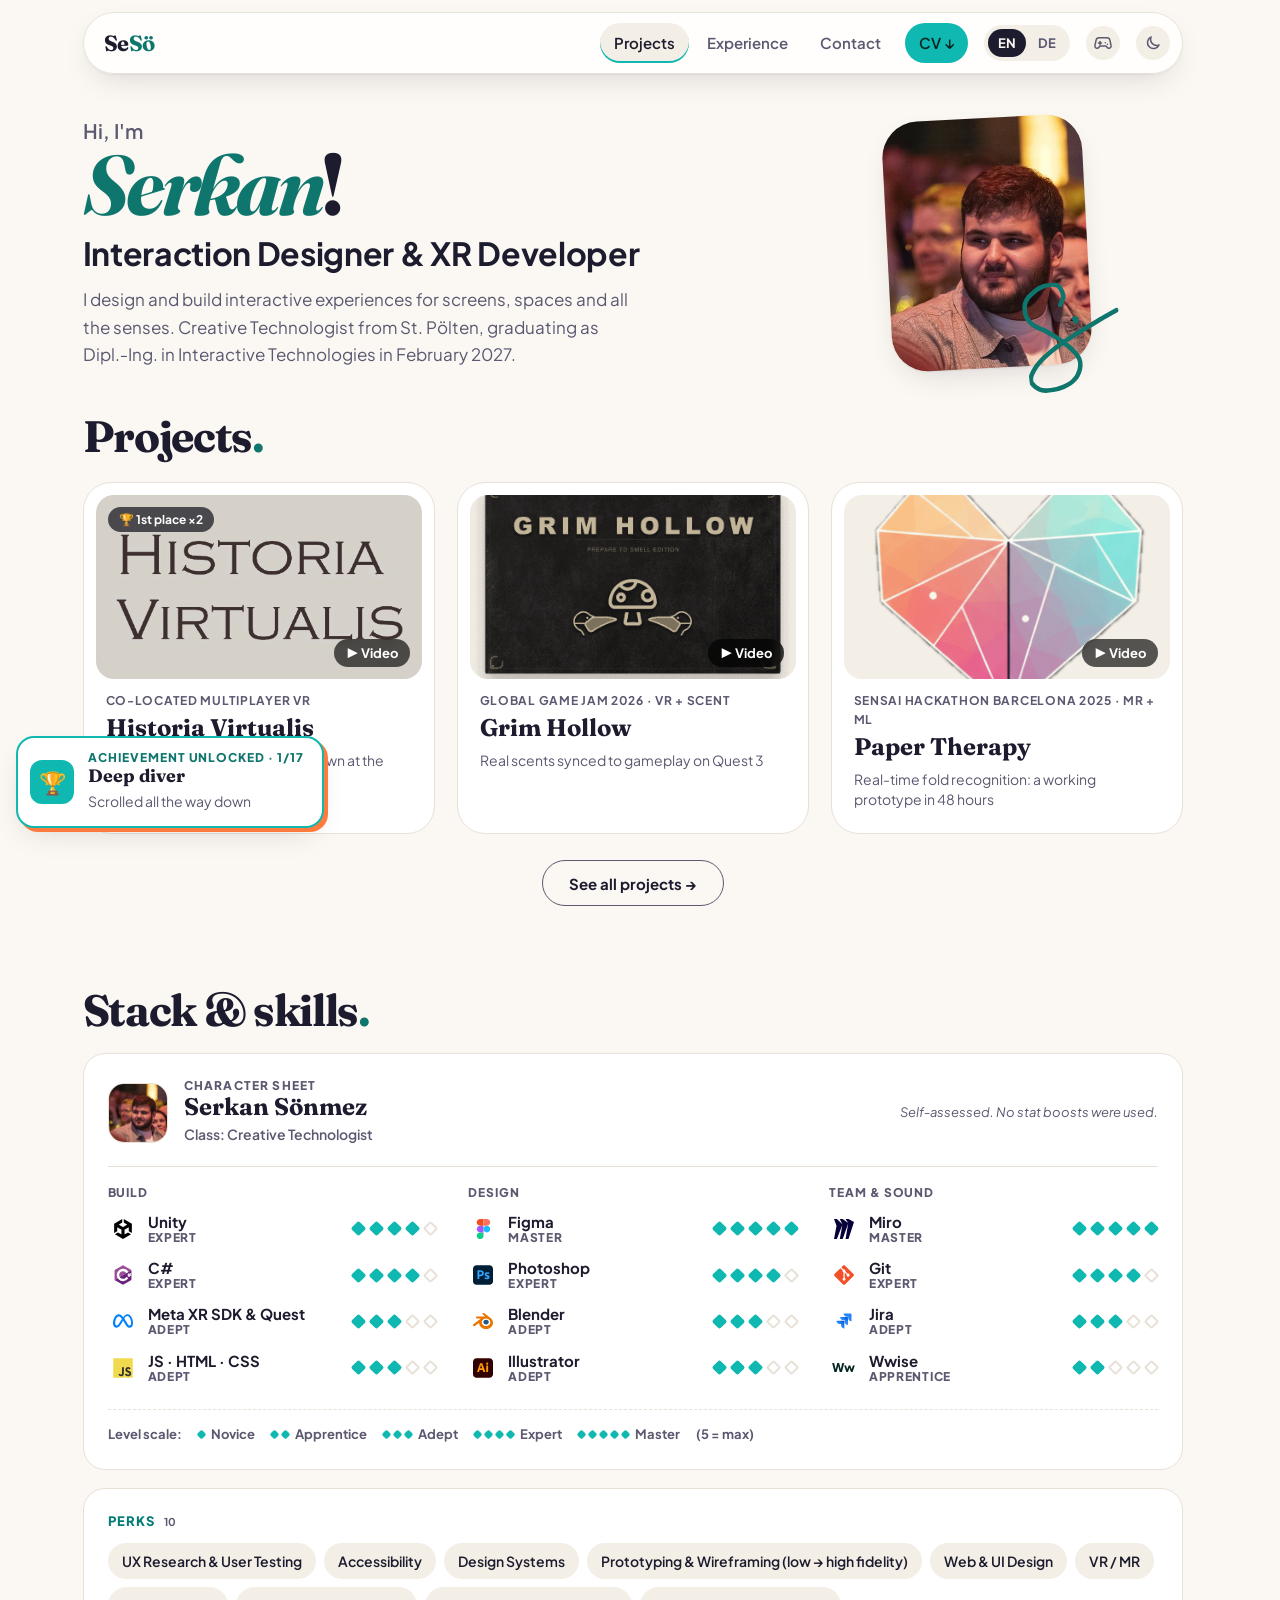
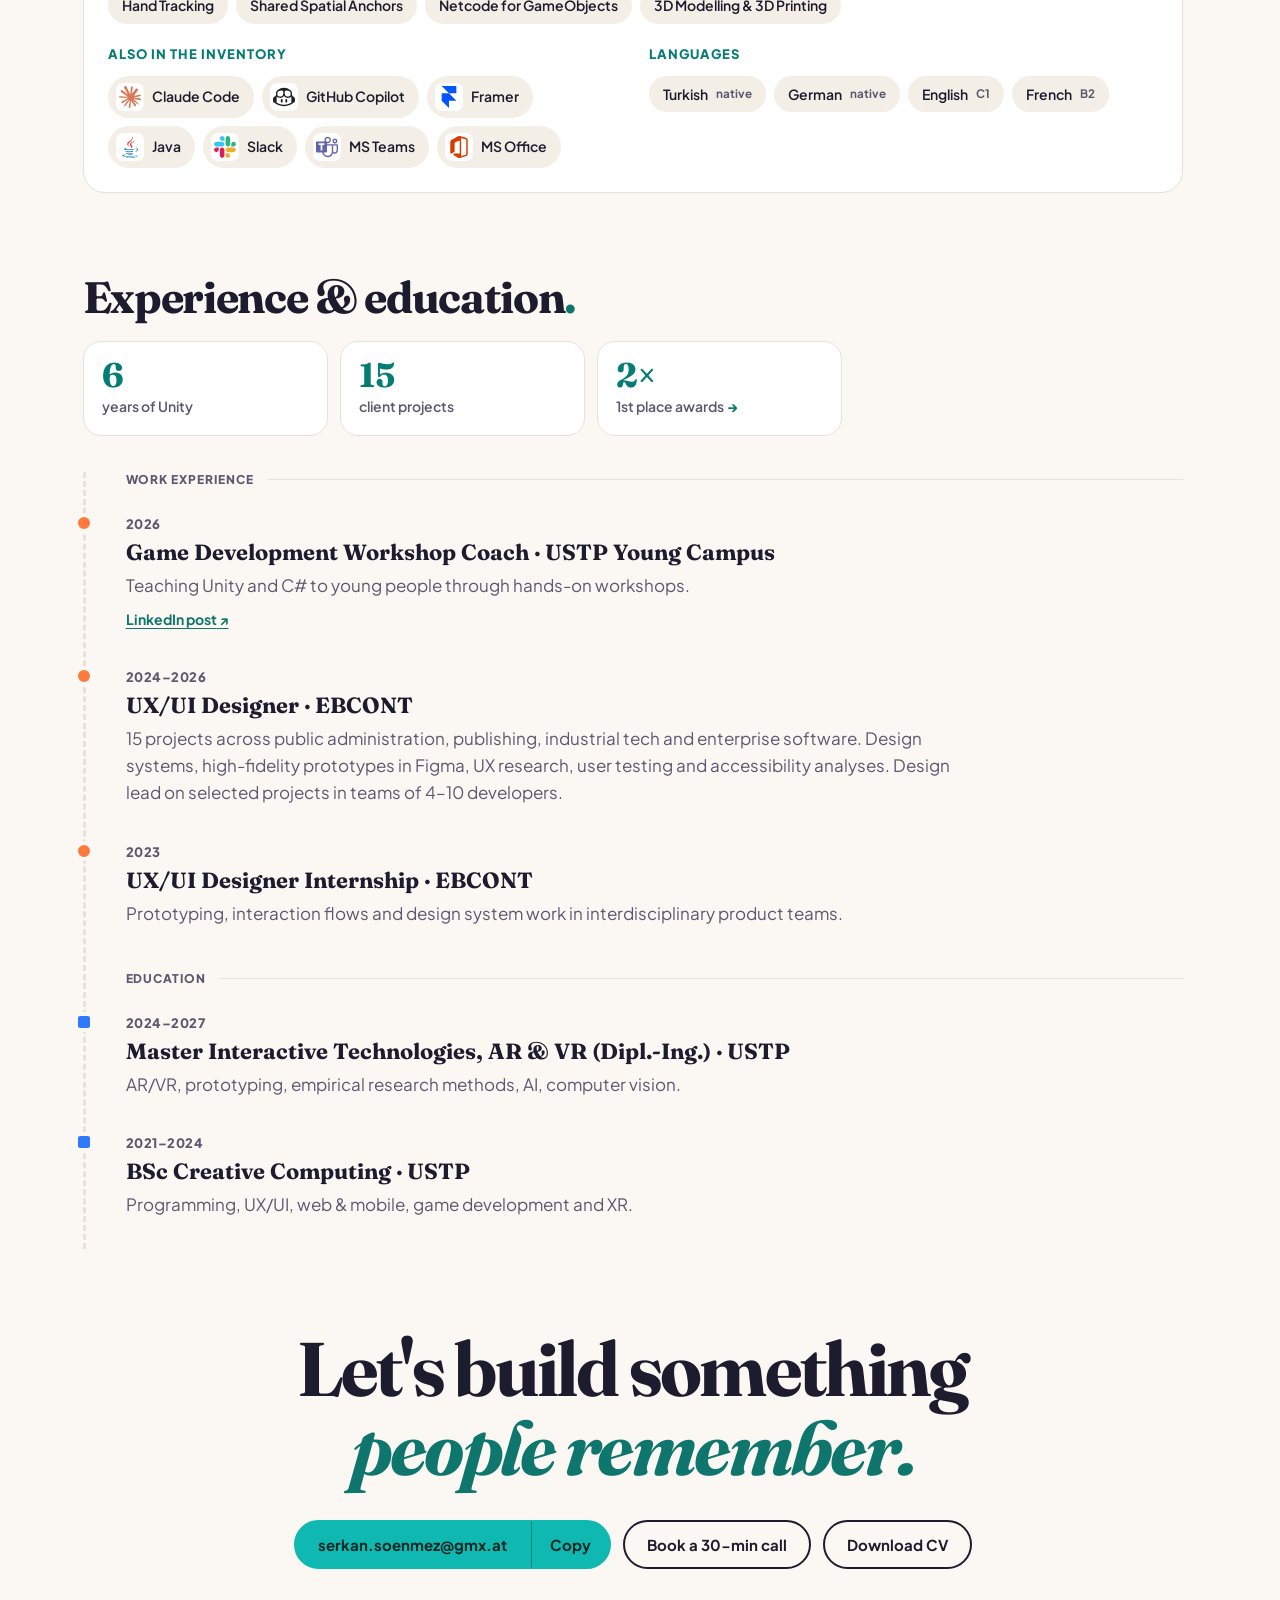
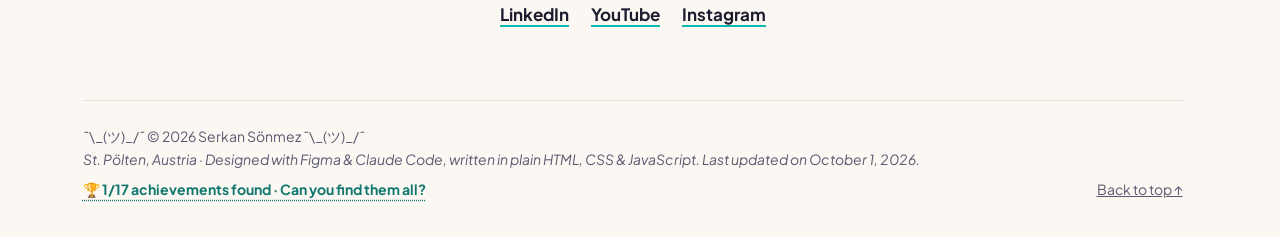
==== index.html @ e69ab4df "Puzzle Round groups: a clear 'One away!' toast, tiles stay selected and shake after a miss, same gue" ====
<!doctype html>
<html lang="en">
<head>
  <meta charset="utf-8">
  <meta name="viewport" content="width=device-width, initial-scale=1">
  <meta name="color-scheme" content="light dark">
  <meta name="theme-color" content="#fbf8f3" media="(prefers-color-scheme: light)">
  <meta name="theme-color" content="#15141f" media="(prefers-color-scheme: dark)">
  <link rel="canonical" href="https://crysker.github.io/">
  <title>Serkan Sönmez · Interaction Designer & XR Developer</title>
  <meta name="description" content="Portfolio of Serkan Sönmez, Interaction & UX/UI Designer and XR Developer from St. Pölten, Austria.">
  <meta property="og:type" content="website">
  <meta property="og:locale" content="en_US">
  <meta property="og:locale:alternate" content="de_AT">
  <meta property="og:url" content="https://crysker.github.io/">
  <meta property="og:title" content="Serkan Sönmez · Interaction Designer & XR Developer">
  <meta property="og:description" content="Interaction & UX/UI Designer and XR / Unity Developer from St. Pölten, Austria. Available now for XR, UX/UI and Unity/C# roles.">
  <!-- link preview (Discord, LinkedIn, WhatsApp…); bump ?v= after changing the image, previews are cached -->
  <meta property="og:image" content="https://crysker.github.io/assets/og-image.jpg?v=2">
  <meta property="og:image:width" content="1200">
  <meta property="og:image:height" content="630">
  <meta property="og:image:alt" content="Serkan Sönmez, Interaction Designer and XR Developer, available now">
  <meta name="twitter:card" content="summary_large_image">
  <meta name="twitter:image" content="https://crysker.github.io/assets/og-image.jpg?v=2">
  <!-- bump ?v= after changing the icon – browsers cache favicons very aggressively -->
  <script type="application/ld+json">
  {"@context":"https://schema.org","@type":"Person","name":"Serkan Sönmez","url":"https://crysker.github.io/","jobTitle":"Interaction Designer & XR Developer","image":"https://crysker.github.io/assets/img/portrait.jpg","address":{"@type":"PostalAddress","addressLocality":"St. Pölten","addressCountry":"AT"},"sameAs":["https://www.linkedin.com/in/serkan-soenmez57","https://www.youtube.com/@crysker5361","https://www.instagram.com/serkan_s57/"]}
  </script>
  <link rel="icon" type="image/svg+xml" href="assets/favicon.svg?v=2">
  <link rel="preconnect" href="https://fonts.googleapis.com">
  <link rel="preconnect" href="https://fonts.gstatic.com" crossorigin>
  <link href="https://fonts.googleapis.com/css2?family=Fraunces:ital,opsz,wght@0,9..144,500;0,9..144,700;1,9..144,600;1,9..144,700&family=Plus+Jakarta+Sans:wght@400;500;600;700&display=swap" rel="stylesheet">
  <script>try { var th = localStorage.getItem("theme"); if (th === "light" || th === "dark") document.documentElement.dataset.theme = th; } catch (e) {}</script>
  <link rel="stylesheet" href="styles.css?v=180">
</head>
<body>
  <a class="skip" href="#main" data-i18n="skip">Skip to content</a>

  <header class="nav" id="top">
    <a class="nav__logo" href="#top" aria-label="Serkan Sönmez, home">Se<span>Sö</span></a>
    <button class="nav__menu" id="menuToggle" type="button" aria-expanded="false" aria-controls="navLinks">
      <span class="nav__burger" aria-hidden="true"></span><span class="sr-only" data-i18n="nav.menu">Menu</span>
    </button>
    <nav aria-label="Main">
      <ul class="nav__links" id="navLinks">
        <li><a href="#projects" data-i18n="nav.projects">Projects</a></li>
        <li><a href="#experience" data-i18n="nav.experience">Experience</a></li>
        <li><a href="#contact" data-i18n="nav.contact">Contact</a></li>
        <li class="nav__extra"><a class="nav__extra-link" href="play.html"><span class="nav__extra-icon"><svg viewBox="0 0 24 24" aria-hidden="true"><path d="M6 12h4M8 10v4M15 11.5h.01M18 13.5h.01M17.3 5H6.7a4 4 0 0 0-3.9 3.2l-1.5 7A3 3 0 0 0 4.2 19c1 0 1.8-.5 2.4-1.3L8 16h8l1.4 1.7c.6.8 1.4 1.3 2.4 1.3a3 3 0 0 0 2.9-3.8l-1.5-7A4 4 0 0 0 17.3 5z"/></svg></span> <span data-i18n="nav.play">Playground</span></a></li>
        <li class="nav__extra"><button type="button" class="nav__extra-link" id="themeToggleMenu"><span class="nav__extra-icon"><svg class="theme-btn__moon" viewBox="0 0 24 24" aria-hidden="true"><path d="M20 14.5A8 8 0 0 1 9.5 4 8 8 0 1 0 20 14.5z"/></svg><svg class="theme-btn__sun" viewBox="0 0 24 24" aria-hidden="true"><circle cx="12" cy="12" r="4"/><path d="M12 2v2M12 20v2M2 12h2M20 12h2M4.9 4.9l1.4 1.4M17.7 17.7l1.4 1.4M4.9 19.1l1.4-1.4M17.7 6.3l1.4-1.4"/></svg></span> <span id="themeLabel"></span></button></li>
        <li class="js-cv-item" hidden><a class="nav__cv js-cv" href="#" target="_blank" rel="noopener" data-i18n="nav.cv">CV ↓</a></li>
      </ul>
    </nav>
    <button class="lang" id="langToggle" type="button" aria-label="Switch language">
      <span data-lang="en">EN</span><span data-lang="de">DE</span>
    </button>
    <a class="theme-btn play-btn" id="playLink" href="play.html" aria-label="Playground" title="Playground"><svg viewBox="0 0 24 24" aria-hidden="true"><path d="M6 12h4M8 10v4M15 11.5h.01M18 13.5h.01M17.3 5H6.7a4 4 0 0 0-3.9 3.2l-1.5 7A3 3 0 0 0 4.2 19c1 0 1.8-.5 2.4-1.3L8 16h8l1.4 1.7c.6.8 1.4 1.3 2.4 1.3a3 3 0 0 0 2.9-3.8l-1.5-7A4 4 0 0 0 17.3 5z"/></svg></a>
    <button class="theme-btn" id="themeToggle" type="button" aria-label="Switch to dark mode">
      <svg class="theme-btn__moon" viewBox="0 0 24 24" aria-hidden="true"><path d="M20 14.5A8 8 0 0 1 9.5 4 8 8 0 1 0 20 14.5z"/></svg>
      <svg class="theme-btn__sun" viewBox="0 0 24 24" aria-hidden="true"><circle cx="12" cy="12" r="4"/><path d="M12 2v2M12 20v2M2 12h2M20 12h2M4.9 4.9l1.4 1.4M17.7 17.7l1.4 1.4M4.9 19.1l1.4-1.4M17.7 6.3l1.4-1.4"/></svg>
    </button>
  </header>

  <main id="main">
    <!-- HERO -->
    <section class="hero">

      <p class="hero__hello" data-i18n="hero.hello">Hi, I'm</p>
      <h1 class="hero__name"><em>Serkan</em>!</h1>
      <p class="hero__title" data-i18n="hero.title">Interaction Designer &amp; XR Developer</p>
      <div class="hero__portrait">
        <span class="hero__photo"><img src="assets/img/portrait.jpg?v=2" alt="Portrait of Serkan Sönmez" width="260" height="325" fetchpriority="high" decoding="async"></span>
        <!-- the signature: signs itself when you hover the photo (tap on touch screens) -->
        <svg class="hero__sig" viewBox="0 0 67 76" aria-hidden="true" fill="none"><path pathLength="1" d="M26.9211 15.6547C27.2235 15.1789 27.831 14.398 28.2664 13.4856C28.6792 12.6204 29.3092 11.9656 29.5276 11.0525C30.0516 8.86113 28.7122 4.63177 27.0352 2.64644C26.1934 1.64991 24.6268 1.40415 23.3839 1.1858C22.2354 0.984051 20.3303 0.924435 18.693 1.11866C16.2154 1.41258 15.0639 2.26971 14.0849 2.55258C12.5452 2.99749 10.0348 4.6083 8.43594 5.78803C7.65109 6.36715 6.63507 7.132 5.45991 8.09076C4.48188 8.88869 3.89498 9.95812 3.24255 11.0648C1.74611 13.6033 1.76236 17.8056 2.00026 19.9297C2.20806 21.7851 3.54042 24.0783 4.12832 25.0586C4.72152 26.0477 5.49576 26.7741 6.34307 27.6227C7.23829 28.5193 8.18892 29.1231 9.18744 29.7514C11.2934 31.0766 12.6184 31.5555 14.182 32.5736C16.9376 34.3677 17.791 35.2029 19.6792 36.4419C20.3535 36.8844 21.5231 37.9378 23.6459 39.6917C24.7685 40.6192 25.6394 41.3744 26.3347 42.0039"/><path pathLength="1" d="M26.3347 42.0039C28.1657 43.6616 28.7792 44.4482 29.5667 45.2182C31.5191 47.1273 32.3048 48.4106 34.3006 51.0366C35.1429 52.145 35.436 53.106 35.9137 54.1261C37.348 57.1884 36.0486 60.9691 35.743 62.0791C35.4051 63.306 34.7034 64.4887 33.4871 66.4212C33.0355 67.139 32.2266 67.7489 31.0586 68.8746C29.4019 70.4712 26.8481 71.7887 23.2783 72.9162C18.2729 74.4973 14.6285 74.315 13.7832 74.3365C11.3757 74.3977 8.24366 74.2733 6.39978 73.0844C2.43524 70.5283 1.85621 68.8035 1.15555 67.4758C0.914339 67.0188 0.980223 66.1521 1.1738 64.6803C1.44388 62.627 3.0568 60.2926 5.24287 57.5205C6.4766 55.9561 8.16024 54.2323 12.2502 51.0008C14.9281 48.8849 18.6373 46.1627 26.3347 42.0039Z"/><path pathLength="1" d="M26.3347 42.0039C30.3934 39.811 35.5608 37.2187 42.2705 34.1053C61.7053 25.0873 47.3289 31.3192 65.4321 23.655"/><path pathLength="1" d="M35.5247 26.2135C35.6967 26.2135 36.0005 26.2996 36.3909 26.5375C36.589 26.6582 36.6953 26.9044 36.7617 27.1873C36.8282 27.4702 36.8282 27.8143 36.7207 28.0346C36.6131 28.2549 36.3981 28.3409 36.2442 28.2777C36.0904 28.2145 36.0044 27.9994 35.9816 27.7811C35.9587 27.5627 36.0018 27.3476 36.0885 27.1508C36.1751 26.954 36.3042 26.7819 36.4372 26.6046"/></svg>
      </div>
      <p class="hero__lead" data-i18n="hero.lead">I design and build interactive experiences for screens, spaces and all the senses. Creative Technologist from St. Pölten, graduating as Dipl.‑Ing. in Interactive Technologies in February 2027.</p>
    </section>

    <!-- PROJECTS (first: it's what recruiters came for) -->
    <section class="section projects" id="projects">
      <nav class="crumbs" id="projectsCrumbs" aria-label="Breadcrumb" hidden></nav>
      <h2 class="section__title" id="projectsTitle">Projects</h2>
      <p class="section__intro" data-i18n="projects.intro">Pick a topic to filter, or open a project for the full story.</p>
      <!-- The research themes, now as filters right where the projects are -->
      <div class="themes" id="themes" role="group" aria-label="Filter projects by theme"></div>
      <p class="themes__desc" id="themeDesc" aria-live="polite" hidden></p>
      <div class="projects__grid" id="projectGrid"></div>
      <a class="btn more-projects" id="moreProjects" href="#projects-all"></a>
    </section>

    <!-- STACK -->
    <section class="section stack" id="stack">
      <h2 class="section__title" data-i18n="stack.title">My stack</h2>
      <div class="skills" id="skills"></div>
    </section>

    <!-- EXPERIENCE (the old "About me" section was merged into the hero and here) -->
    <section class="section experience" id="experience">
      <h2 class="section__title" data-i18n="exp.title">Experience & education</h2>
      <ul class="facts">
        <li><strong>6</strong><span data-i18n="about.f1">years of Unity</span></li>
        <li><strong>15</strong><span data-i18n="about.f2">client projects</span></li>
        <li><a class="facts__link" href="#project-historia" data-open="historia"><strong>2×</strong><span data-i18n="about.f3">1st place awards</span> <span class="facts__go" aria-hidden="true">→</span></a></li>
      </ul>
      <ol class="timeline">
        <li class="timeline__divider" aria-hidden="true"><span data-i18n="exp.work">Work experience</span></li>
        <li>
          <span class="timeline__date">2026</span>
          <h3 data-i18n="exp.coach.t">Game Development Workshop Coach · USTP Young Campus</h3>
          <p data-i18n="exp.coach.p">Teaching Unity and C# to young people through hands-on workshops.</p>
          <a class="timeline__link" href="https://www.linkedin.com/posts/serkan-soenmez57_last-week-johanna-mayr-and-i-teamed-up-to-ugcPost-7484893783608844288-Hq0Q/" target="_blank" rel="noopener"><span data-i18n="exp.post">LinkedIn post</span> ↗</a>
        </li>
        <li>
          <span class="timeline__date">2024–2026</span>
          <h3 data-i18n="exp.ebcont.t">UX/UI Designer · EBCONT</h3>
          <p data-i18n="exp.ebcont.p">15 projects across public administration, publishing, industrial tech and enterprise software. Design systems, high-fidelity prototypes in Figma, UX research, user testing and accessibility analyses. Design lead on selected projects in teams of 4–10 developers.</p>
        </li>
        <li>
          <span class="timeline__date">2023</span>
          <h3 data-i18n="exp.intern.t">UX/UI Designer Internship · EBCONT</h3>
          <p data-i18n="exp.intern.p">Prototyping, interaction flows and design system work in interdisciplinary product teams.</p>
        </li>
        <li class="timeline__divider" aria-hidden="true"><span data-i18n="exp.edu">Education</span></li>
        <li class="timeline__edu">
          <span class="timeline__date">2024–2027</span>
          <h3 data-i18n="exp.msc.t">Master Interactive Technologies, AR & VR (Dipl.-Ing.) · USTP</h3>
          <p data-i18n="exp.msc.p">AR/VR, prototyping, empirical research methods, AI, computer vision.</p>
        </li>
        <li class="timeline__edu">
          <span class="timeline__date">2021–2024</span>
          <h3 data-i18n="exp.bsc.t">BSc Creative Computing · USTP</h3>
          <p data-i18n="exp.bsc.p">Programming, UX/UI, web & mobile, game development and XR.</p>
        </li>
      </ol>
    </section>

    <!-- CONTACT -->
    <section class="section contact" id="contact">
      <h2 class="contact__title" data-i18n="contact.title">Let's build something<br><em>people remember.</em></h2>
      <div class="contact__actions">
        <span class="email">
          <a class="btn btn--primary" href="mailto:serkan.soenmez@gmx.at">serkan.soenmez@gmx.at</a>
          <button class="email__copy" id="copyEmail" type="button" data-email="serkan.soenmez@gmx.at">
            <span data-i18n="contact.copy">Copy</span>
          </button>
          <span class="email__status" id="copyStatus" role="status"></span>
        </span>
        <a class="btn" href="https://calendly.com/serkan5768/30min" target="_blank" rel="noopener" data-i18n="contact.book">Book a 30-min call</a>
        <a class="btn js-cv" href="#" target="_blank" rel="noopener" hidden data-i18n="cv">Download CV</a>
      </div>
      <ul class="socials">
        <li><a href="https://www.linkedin.com/in/serkan-soenmez57" target="_blank" rel="noopener">LinkedIn</a></li>
        <li><a href="https://www.youtube.com/@crysker5361" target="_blank" rel="noopener">YouTube</a></li>
        <li><a href="https://www.instagram.com/serkan_s57/" target="_blank" rel="noopener">Instagram</a></li>
      </ul>
    </section>
  </main>

  <footer class="footer">
    <div>
      <p class="footer__sig">¯\_(ツ)_/¯ © 2026 Serkan Sönmez ¯\_(ツ)_/¯</p>
      <p class="footer__fun" data-i18n="footer.fun">St. Pölten, Austria · Designed with Figma &amp; Claude Code, written in plain HTML, CSS &amp; JavaScript.</p>
    </div>
    <button class="footer__trophies" id="trophyCount" type="button"></button>
    <a href="#top" data-i18n="footer.top">Back to top ↑</a>
  </footer>

  <div class="toast" id="toast" role="status" aria-live="polite"></div>

  <!-- Achievement overview (opens from the footer counter or from the pop-up) -->
  <dialog class="trophies" id="trophies" aria-labelledby="trophiesTitle">
    <div class="trophies__head">
      <h2 id="trophiesTitle"></h2>
      <p class="trophies__count" id="trophiesCount"></p>
      <div class="trophies__bar" aria-hidden="true"><span id="trophiesBar"></span></div>
    </div>
    <ul class="trophies__list" id="trophiesList"></ul>
    <div class="trophies__foot">
      <button class="game__close" id="trophiesReset" type="button"></button>
      <button class="game__close" id="trophiesClose" type="button"></button>
    </div>
  </dialog>

  <a class="to-top" id="toTop" href="#top" data-i18n-label="toTop" aria-label="Back to top">
    <svg class="to-top__ring" viewBox="0 0 48 48" aria-hidden="true">
      <circle cx="24" cy="24" r="22" pathLength="100"/>
      <circle class="to-top__progress" cx="24" cy="24" r="22" pathLength="100"/>
    </svg>
    <span class="to-top__arrow" aria-hidden="true">↑</span>
  </a>

  <!-- Image viewer: click a project image to see it big, zoom and pan -->
  <dialog class="lightbox" id="lightbox" aria-label="Image viewer">
    <div class="lightbox__stage" id="lbStage"><img id="lbImg" alt=""></div>
    <div class="lightbox__bar">
      <span class="lightbox__count" id="lbCount"></span>
      <span class="lightbox__hint" id="lbHint"></span>
      <span class="lightbox__tools">
        <button type="button" class="lightbox__btn" id="lbOut" aria-label="Zoom out">−</button>
        <button type="button" class="lightbox__btn" id="lbIn" aria-label="Zoom in">+</button>
        <button type="button" class="lightbox__btn" id="lbClose" aria-label="Close">✕</button>
      </span>
    </div>
    <button type="button" class="lightbox__nav lightbox__nav--prev" id="lbPrev" aria-label="Previous image">←</button>
    <button type="button" class="lightbox__nav lightbox__nav--next" id="lbNext" aria-label="Next image">→</button>
  </dialog>

  <!-- Project case study: full-screen view with its own link (#project-<id>) -->
  <dialog class="case" id="projectModal" aria-labelledby="modalTitle">
    <div class="case__bar">
      <button class="case__back" id="caseBack" type="button"><span aria-hidden="true">←</span> <span data-i18n="case.goback">Back</span></button>
      <nav class="crumbs crumbs--case" id="caseCrumbs" aria-label="Breadcrumb"><ol></ol></nav>
      <button class="case__next" id="caseNext" type="button" hidden></button>
    </div>
    <div id="modalBody"></div>
  </dialog>

  <script src="logos.js?v=4"></script>
  <script src="main.js?v=111"></script>
</body>
</html>
---- styles.css ----
/* ============ Tokens ============ */
:root {
  --bg: #fbf8f3;
  --surface: #ffffff;
  --surface-2: #f3eee6;
  --ink: #1d1b2e;
  --ink-soft: #5b5870;
  --line: #e7e1d7;
  --purple: #7c5cff;
  --orange: #ff7a3d;
  --blue: #2f7bff;
  --lime: #b5e03a;
  --yellow: #ffc93c;
  --pink: #ff6fb1;
  --turq: #0fb8b0;
  --turq-ink: #067c77;
  --turq-soft: #d6f6f3;
  /* Text versions of the accent colours – the bright ones fail contrast on light backgrounds */
  --orange-text: #c2410c;
  --turq-text: #0f766e;
  --shadow: 0 1px 2px rgba(29, 27, 46, .06), 0 12px 32px -12px rgba(29, 27, 46, .18);
  --radius: 22px;
  --serif: "Fraunces", Georgia, serif;
  --sans: "Plus Jakarta Sans", system-ui, -apple-system, sans-serif;
  color-scheme: light;
}
/* Dark palette: follows the system unless the visitor picked a theme with the button (data-theme on <html>) */
@media (prefers-color-scheme: dark) {
  :root:not([data-theme="light"]) {
    --bg: #15141f;
    --surface: #1f1d2c;
    --surface-2: #272537;
    --ink: #f4f1ea;
    --ink-soft: #b3afc4;
    --line: #34314a;
    --turq: #40e0d0;
    --turq-ink: #5eead4;
    --turq-soft: #133b3a;
    --orange-text: #ff7a3d;
    --turq-text: #40e0d0;
    --shadow: 0 1px 2px rgba(0, 0, 0, .3), 0 16px 40px -16px rgba(0, 0, 0, .6);
    color-scheme: dark;
  }
}
:root[data-theme="dark"] {
  --bg: #15141f;
  --surface: #1f1d2c;
  --surface-2: #272537;
  --ink: #f4f1ea;
  --ink-soft: #b3afc4;
  --line: #34314a;
  --turq: #40e0d0;
  --turq-ink: #5eead4;
  --turq-soft: #133b3a;
  --orange-text: #ff7a3d;
  --turq-text: #40e0d0;
  --shadow: 0 1px 2px rgba(0, 0, 0, .3), 0 16px 40px -16px rgba(0, 0, 0, .6);
  color-scheme: dark;
}

/* ============ Base ============ */
*, *::before, *::after { box-sizing: border-box; }
[hidden] { display: none !important; }
html { scrollbar-gutter: stable; scroll-behavior: smooth; scroll-padding-top: 88px; scrollbar-color: var(--turq) var(--bg); }
::selection { background: var(--turq); color: #062624; }
body {
  margin: 0;
  background: var(--bg);
  color: var(--ink);
  font: 400 17px/1.6 var(--sans);
  -webkit-font-smoothing: antialiased;
  overflow-x: hidden;
}
img { max-width: 100%; display: block; }
a { color: inherit; }
h1, h2, h3 { line-height: 1.15; margin: 0; }
p { margin: 0 0 1em; }
:focus-visible { outline: 3px solid var(--turq); outline-offset: 3px; border-radius: 6px; }

.skip {
  position: absolute; left: 16px; top: -60px; z-index: 100;
  background: var(--ink); color: var(--bg); padding: 10px 16px; border-radius: 10px; text-decoration: none;
}
.skip:focus { top: 16px; }

/* ============ Nav ============ */
.nav {
  position: sticky; top: 12px; z-index: 50;
  display: flex; align-items: center; gap: 16px;
  width: min(1100px, calc(100% - 32px));
  margin: 12px auto 0;
  padding: 10px 12px 10px 20px;
  background: color-mix(in srgb, var(--surface) 82%, transparent);
  backdrop-filter: blur(14px);
  border: 1px solid var(--line);
  border-radius: 999px;
  box-shadow: var(--shadow);
}
.nav__logo { font: 700 22px var(--serif); text-decoration: none; letter-spacing: -.02em; }
.nav__logo span { color: var(--turq-text); }
.nav nav { margin-left: auto; }
.nav__links { display: flex; gap: 4px; list-style: none; margin: 0; padding: 0; }
.nav__links a {
  display: block; padding: 8px 14px; border-radius: 999px;
  text-decoration: none; font-weight: 600; font-size: 15px; color: var(--ink-soft);
  transition: background .2s, color .2s;
}
.nav__links a:hover { background: var(--surface-2); color: var(--ink); }
.nav__links a[aria-current] { background: var(--surface-2); color: var(--ink); box-shadow: inset 0 -2px 0 var(--turq); }
/* The CV is the main action in the menu, so it looks like a button */
.nav__links .nav__cv { background: var(--turq); color: #062624; margin-left: 6px; }
.nav__links .nav__cv:hover { background: var(--turq); color: #062624; opacity: .88; }

.lang {
  display: inline-flex; padding: 4px; gap: 2px; border: 0; cursor: pointer;
  background: var(--surface-2); border-radius: 999px; font: 700 13px var(--sans); color: var(--ink-soft);
}
.lang span { padding: 6px 10px; border-radius: 999px; transition: background .2s, color .2s; }
html[lang="en"] .lang [data-lang="en"],
html[lang="de"] .lang [data-lang="de"] { background: var(--ink); color: var(--bg); }

.theme-btn {
  display: grid; place-items: center; width: 34px; height: 34px; padding: 0; border: 0; border-radius: 50%; cursor: pointer;
  background: var(--surface-2); color: var(--ink-soft); transition: background .2s, color .2s;
}
.theme-btn:hover { background: var(--turq); color: #062624; }
.theme-btn svg { width: 18px; height: 18px; fill: none; stroke: currentColor; stroke-width: 2; stroke-linecap: round; stroke-linejoin: round; }
.play-btn { text-decoration: none; }
.play-btn[aria-current="page"] { background: var(--turq); color: #062624; }
.theme-btn__sun { display: none; }
:root[data-mode="dark"] .theme-btn__moon { display: none; }
:root[data-mode="dark"] .theme-btn__sun { display: block; }

.sr-only { position: absolute; width: 1px; height: 1px; overflow: hidden; clip: rect(0 0 0 0); white-space: nowrap; }
.nav__menu { display: none; }
@media (max-width: 760px) {
  .lang { margin-left: auto; order: 2; }
  .nav__menu {
    order: 3; display: grid; place-items: center; width: 42px; height: 42px; border-radius: 50%;
    border: 0; background: var(--surface-2); color: var(--ink); cursor: pointer;
  }
  .nav__burger, .nav__burger::before, .nav__burger::after {
    display: block; width: 18px; height: 2px; border-radius: 2px; background: currentColor;
    transition: transform .25s, background .25s;
  }
  .nav__burger { position: relative; }
  .nav__burger::before, .nav__burger::after { content: ""; position: absolute; left: 0; }
  .nav__burger::before { top: -6px; }
  .nav__burger::after { top: 6px; }
  .nav__menu[aria-expanded="true"] .nav__burger { background: transparent; }
  .nav__menu[aria-expanded="true"] .nav__burger::before { transform: translateY(6px) rotate(45deg); }
  .nav__menu[aria-expanded="true"] .nav__burger::after { transform: translateY(-6px) rotate(-45deg); }
  .nav nav {
    position: absolute; left: 0; right: 0; top: calc(100% + 8px); margin: 0;
    background: var(--surface); border: 1px solid var(--line); border-radius: 24px; box-shadow: var(--shadow);
    padding: 8px; display: none;
  }
  .nav.is-open nav { display: block; }
  .nav__links { flex-direction: column; }
  .nav__links a { padding: 14px 16px; font-size: 17px; color: var(--ink); }
}

/* ============ Buttons ============ */
.btn {
  display: inline-flex; align-items: center; gap: 8px;
  padding: 13px 22px; border-radius: 999px;
  font: 700 15px var(--sans); text-decoration: none;
  border: 2px solid var(--ink); background: transparent; color: var(--ink);
  transition: transform .2s, box-shadow .2s;
  cursor: pointer;
}
/* orange shadow on hover: turquoise + orange is the signature pairing */
.btn:hover { transform: translateY(-2px); box-shadow: 4px 4px 0 var(--orange); }
.btn--primary { background: var(--turq); border-color: var(--turq); color: #062624; }

/* ============ Hero ============ */
.hero {
  position: relative;
  min-height: 92vh;
  display: flex; flex-direction: column; align-items: center; justify-content: center;
  text-align: center;
  padding: 72px 16px 40px;
  isolation: isolate;
  overflow: hidden;
}
.hero__hello { font: 600 20px var(--sans); color: var(--ink-soft); margin: 0; }
.hero__name {
  position: relative;
  font: 700 clamp(64px, 12vw, 148px)/1 var(--serif);
  letter-spacing: -.04em;
}
/* the signature sits on the corner of the photo and writes itself when you hover or tap the photo */
.hero__sig {
  position: absolute; right: -34px; bottom: -22px; z-index: 2; width: 96px; height: 109px;
  color: var(--turq-text); rotate: -6deg; pointer-events: none;
}
.hero__sig path {
  stroke: currentColor; stroke-width: 3.2; stroke-linecap: round; stroke-linejoin: round;
  stroke-dasharray: 1 2; stroke-dashoffset: 0; /* at rest it simply stands there, fully written. The long gap keeps unwritten strokes fully invisible (no stray round-cap dots) */
}
/* the writing itself is driven from main.js (signNow): one continuous ease-out over the four strokes */
@media (max-width: 700px) { .hero__sig { right: -14px; bottom: -16px; width: 68px; height: 77px; } }
.hero__name em { font-style: italic; color: var(--turq-text); }
.hero__title {
  margin: 12px 0 0;
  font: 700 clamp(22px, 3.2vw, 32px)/1.2 var(--sans); letter-spacing: -.01em;
  text-wrap: balance;
}

.hero__portrait { position: relative; width: min(260px, 64vw); }
.hero__photo {
  display: block; aspect-ratio: 4/5; overflow: hidden;
  border-radius: 36px; box-shadow: var(--shadow);
  transform: rotate(-3deg); transition: transform .4s;
  background: var(--surface-2);
}
.hero__portrait:hover .hero__photo { transform: rotate(0deg) scale(1.02); }
/* The source is a wide event photo – zoom in on the face so the crowd doesn't compete */
.hero__photo img {
  width: 100%; height: 100%; object-fit: cover;
  transform: scale(1.65); transform-origin: 62% 46%;
}
.hero__lead { max-width: 46ch; margin: 32px 0 24px; font-size: 19px; color: var(--ink-soft); }

@media (max-width: 700px) {
  /* Phones: a compact header (small photo next to the title) so the first project is close to the top of the screen */
  .hero {
    display: grid; grid-template-columns: 104px minmax(0, 1fr); column-gap: 16px; align-items: center; justify-items: start; text-align: left;
    grid-template-areas: "hello hello" "name name" "photo title" "lead lead";
    min-height: 0; padding: 36px 16px 8px; width: min(1100px, calc(100% - 32px)); margin: 0 auto;
  }
  .hero__hello { grid-area: hello; font-size: 17px; }
  .hero__name { grid-area: name; margin-top: 2px; }
  .hero__title { grid-area: title; margin: 0; font-size: 20px; text-align: left; }
  .hero__portrait { grid-area: photo; width: 104px; margin: 14px 0 0; }
  .hero__photo { border-radius: 22px; }
  .hero__sig { width: 44px; height: 50px; right: -14px; bottom: -12px; }
  .hero__lead { grid-area: lead; margin: 18px 0 0; font-size: 17px; }
}
/* Desktop: text + buttons left, photo right – everything a recruiter needs fits on the first screen */
@media (min-width: 960px) {
  .hero {
    display: grid; column-gap: 56px; align-content: center;
    grid-template-columns: minmax(0, 1.25fr) minmax(0, .75fr);
    grid-template-areas:
      "hello  photo"
      "name   photo"
      "title  photo"
      "lead   photo";
    justify-items: start; text-align: left;
    width: min(1100px, calc(100% - 32px)); margin: 0 auto;
    min-height: min(92vh, 860px); padding: 48px 0 32px;
    overflow: visible;
  }
  .hero__hello { grid-area: hello; }
  .hero__name { grid-area: name; font-size: clamp(88px, 9vw, 128px); }
  .hero__title { grid-area: title; }
  .hero__portrait { grid-area: photo; align-self: center; justify-self: center; width: min(320px, 100%); }
  .hero__lead { grid-area: lead; margin: 20px 0 0; }
}

/* ============ Sections ============ */
.section { width: min(1100px, calc(100% - 32px)); margin: 0 auto; padding: 64px 0 16px; } /* the gap between two sections is always 80px (64px on phones) */
/* one size for every section heading (Projects, Stack & Skills, Experience …) */
.section__title {
  font: 700 clamp(32px, 4.4vw, 44px)/1.1 var(--serif); letter-spacing: -.03em; margin-bottom: 14px;
}
.section__title::after { content: "."; color: var(--turq-text); } /* small signature detail */
.section__intro { color: var(--ink-soft); margin-bottom: 28px; }

/* About */
.about__grid { display: grid; grid-template-columns: 1.05fr 1fr; gap: 40px; align-items: center; margin-top: 28px; }
.about__text p { font-size: 19px; }
.facts { display: flex; gap: 12px; list-style: none; padding: 0; margin: 24px 0 0; flex-wrap: wrap; }
.facts li {
  flex: 1 1 120px; padding: 16px 18px; border-radius: 18px;
  background: var(--surface); border: 1px solid var(--line);
}
.facts strong { display: block; font: 700 34px/1 var(--serif); color: var(--turq-ink); }
.facts span { font-size: 14px; color: var(--ink-soft); font-weight: 600; }
.experience .facts { margin: 20px 0 36px; max-width: 760px; }
/* the awards tile is a link to Historia Virtualis */
.facts li:has(.facts__link) { padding: 0; }
.facts__link {
  display: block; height: 100%; padding: 16px 18px; border-radius: 18px; color: inherit; text-decoration: none;
  transition: background .2s, box-shadow .2s;
}
.facts__link:hover { background: var(--turq-soft); box-shadow: inset 0 0 0 2px var(--turq); }
.facts .facts__go { color: var(--turq-text); font-weight: 800; }

.video { border-radius: var(--radius); overflow: hidden; box-shadow: var(--shadow); background: #000; aspect-ratio: 16/9; }
.video__play { position: relative; width: 100%; height: 100%; border: 0; padding: 0; cursor: pointer; background: none; }
.video__play img { width: 100%; height: 100%; object-fit: cover; opacity: .85; transition: opacity .2s; }
.video__play:hover img { opacity: 1; }
.video__btn {
  position: absolute; inset: 0; margin: auto; width: 72px; height: 72px; border-radius: 50%;
  display: grid; place-items: center; background: var(--turq); color: #062624;
  font-size: 0; /* the ▶ character is replaced by a drawn triangle – the glyph never sits centred */
  box-shadow: 0 8px 24px rgba(0,0,0,.35); transition: transform .2s;
}
.video__btn::before {
  content: ""; width: 24px; height: 28px; background: currentColor;
  clip-path: polygon(0 0, 100% 50%, 0 100%);
  margin-left: 5px; /* a triangle's visual centre is left of its box centre */
}
.video__play:hover .video__btn { transform: scale(1.08); }
.video__label {
  position: absolute; left: 14px; bottom: 14px; padding: 6px 12px; border-radius: 999px;
  background: rgba(0,0,0,.6); color: #fff; font: 600 13px var(--sans);
}
.video iframe { width: 100%; height: 100%; border: 0; display: block; }
@media (max-width: 820px) { .about__grid { grid-template-columns: 1fr; } }

/* Theme filter above the projects (the three research questions) */
.themes { display: flex; flex-wrap: wrap; gap: 8px; margin: -12px 0 16px; }
.theme {
  display: inline-flex; align-items: center; gap: 8px; padding: 9px 16px; border-radius: 999px; cursor: pointer;
  border: 1px solid var(--line); background: var(--surface); color: var(--ink); font: 700 14px var(--sans);
  transition: background .2s, border-color .2s, transform .2s;
}
.theme svg { color: var(--turq-text); flex: none; }
.theme:hover { border-color: var(--turq); transform: translateY(-1px); }
.theme[aria-pressed="true"] { background: var(--turq); border-color: var(--turq); color: #062624; }
.theme[aria-pressed="true"] svg { color: inherit; }
.themes__desc {
  max-width: 70ch; margin: 0 0 24px; padding: 14px 18px; border-radius: 16px;
  background: var(--turq-soft); color: var(--ink); border-left: 4px solid var(--turq);
}
.themes__desc b { font-family: var(--serif); margin-right: 4px; }

/* Projects */
.projects__grid { display: grid; grid-template-columns: repeat(2, 1fr); gap: 22px; }
.p-card {
  display: flex; flex-direction: column; text-align: left;
  padding: 12px 12px 20px; border-radius: 28px; cursor: pointer;
  background: var(--surface); border: 1px solid var(--line); color: var(--ink); font: inherit;
  transition: transform .25s, box-shadow .25s;
}
.p-card:hover { transform: translateY(-5px); box-shadow: var(--shadow); }
/* Every project card looks the same: image, title, one line. Desktop: 3 columns. */
@media (min-width: 1000px) {
  .projects__grid { grid-template-columns: repeat(3, minmax(0, 1fr)); }
}
.more-projects { display: flex; margin: 26px auto 0; min-height: 46px; padding: 11px 26px; border: 1.5px solid var(--ink-soft); background: transparent; color: var(--ink); font-size: 15px; font-weight: 700; }
.more-projects:hover { border-color: var(--turq); background: var(--surface-2); }
.p-card__media { position: relative; border-radius: 18px; overflow: hidden; aspect-ratio: 16/9; background: var(--surface-2); }
.p-card__media img { width: 100%; height: 100%; object-fit: cover; transition: transform .5s; }
.p-card:hover .p-card__media img { transform: scale(1.04); }
.p-card__video {
  position: absolute; right: 12px; bottom: 12px; padding: 6px 12px; border-radius: 999px;
  background: rgba(0, 0, 0, .65); color: #fff; font: 700 13px var(--sans); backdrop-filter: blur(6px);
}
.p-card__badge {
  position: absolute; top: 12px; left: 12px; padding: 5px 11px; border-radius: 999px;
  background: rgba(20, 20, 30, .72); color: #fff; font: 700 12px var(--sans); backdrop-filter: blur(6px);
}
/* Hover preview: own clip fills the card; YouTube is fitted in full (no zoom) on a dark backdrop */
.p-card__preview {
  position: absolute; inset: 0; width: 100%; height: 100%; object-fit: cover; border: 0;
  opacity: 0; pointer-events: none; transition: opacity .35s;
}
.p-card__preview--yt { background: #0d0d12; }
.p-card.is-previewing .p-card__preview { opacity: 1; }
.p-card.is-previewing .p-card__video, .p-card.is-previewing .p-card__play { opacity: 0; }
/* cards with a video: play button fades in on hover */
.p-card__play {
  position: absolute; inset: 0; margin: auto; width: 60px; height: 60px; border-radius: 50%;
  display: grid; place-items: center; background: var(--turq); color: #062624;
  box-shadow: 0 8px 24px rgba(0, 0, 0, .35); opacity: 0; scale: .8; transition: opacity .25s, scale .25s;
}
.p-card__play::before {
  content: ""; width: 20px; height: 23px; margin-left: 4px; background: currentColor;
  clip-path: polygon(0 0, 100% 50%, 0 100%);
}
.p-card:hover .p-card__play, .p-card:focus-visible .p-card__play { opacity: 1; scale: 1; }
.p-card__body { padding: 16px 10px 0; }
.p-card__kicker { font-size: 12px; font-weight: 700; color: var(--ink-soft); text-transform: uppercase; letter-spacing: .06em; margin-bottom: 4px; }
.p-card__title { font: 700 24px/1.15 var(--serif); margin-bottom: 8px; }
.p-card__highlight { margin-bottom: 4px; color: var(--ink-soft); font-size: 14px; line-height: 1.45; }
.p-card__role { font-size: 15px; margin-bottom: 14px; }
.p-card__body { display: flex; flex-direction: column; align-items: flex-start; flex: 1; }
.p-card__role, .p-card__more { display: none; } /* role and the open link live in the case study; the whole card is the button */
.p-card__more { margin-top: auto; padding-top: 16px; font-weight: 700; font-size: 14px; color: var(--ink); }
.p-card:hover .p-card__more { text-decoration: underline; text-underline-offset: 4px; }
.tags { display: flex; flex-wrap: wrap; gap: 6px; list-style: none; padding: 0; margin: 0; }
.tags li { padding: 4px 10px; border-radius: 999px; background: var(--surface-2); font-size: 12px; font-weight: 700; color: var(--ink-soft); }
@media (max-width: 760px) {
  .projects__grid { grid-template-columns: 1fr; }
  /* phones: a little tighter */
  .projects__grid { gap: 14px; }
  .p-card { padding: 8px 8px 14px; border-radius: 22px; }
}

/* Project case study – full-screen, feels like its own page */
.case {
  width: 100%; height: 100%; max-width: none; max-height: none; margin: 0; padding: 0;
  border: 0; background: var(--bg); color: var(--ink); overflow-y: auto; overscroll-behavior: contain;
  scrollbar-color: var(--turq) transparent;
}
.case[open] { animation: case-in .35s cubic-bezier(.2, .8, .2, 1); }
@keyframes case-in { from { opacity: 0; transform: translateY(24px); } }
.case::backdrop { background: var(--bg); }
/* Don't let the page scroll behind an open project */
html:has(.case[open]) { overflow: hidden; }

.case__bar {
  position: sticky; top: 0; z-index: 3;
  display: flex; justify-content: space-between; align-items: center; gap: 12px;
  width: min(1100px, calc(100% - 32px)); margin: 12px auto 0; padding: 8px;
  background: color-mix(in srgb, var(--surface) 85%, transparent); backdrop-filter: blur(14px);
  border: 1px solid var(--line); border-radius: 999px; box-shadow: var(--shadow);
}
.case__back {
  display: inline-flex; align-items: center; gap: 8px; flex: none; min-height: 44px; padding: 10px 18px; border-radius: 999px; cursor: pointer;
  border: 1px solid var(--line); background: var(--surface-2); color: var(--ink); font: 700 15px var(--sans);
  transition: border-color .2s, background .2s;
}
.case__back:hover { border-color: var(--turq); }
.case__next {
  display: inline-flex; align-items: center; gap: 8px; padding: 10px 18px; border-radius: 999px; cursor: pointer;
  border: 0; font: 700 15px var(--sans); transition: background .2s, transform .2s;
}
.case__next { background: var(--turq); color: #062624; }
.case__next:hover { transform: translateX(3px); }

.case__inner { width: min(1100px, calc(100% - 32px)); margin: 0 auto; padding: 40px 0 64px; }
.case__head { max-width: 760px; margin-bottom: 28px; }
.case__head h2 { font: 700 clamp(40px, 7vw, 72px)/1.02 var(--serif); letter-spacing: -.03em; margin: 6px 0 16px; }
.case__lead { font-size: clamp(18px, 2vw, 21px); color: var(--ink-soft); margin: 0; }
.case__media { border-radius: 24px; overflow: hidden; aspect-ratio: 16/9; background: var(--surface-2); box-shadow: var(--shadow); }
.case__media img, .case__media iframe { width: 100%; height: 100%; object-fit: cover; border: 0; display: block; }

.case__grid { display: grid; grid-template-columns: 300px minmax(0, 1fr); gap: 48px; margin-top: 40px; align-items: start; }
.case__facts {
  position: sticky; top: 96px; padding: 24px; border-radius: 22px;
  background: var(--surface); border: 1px solid var(--line);
}
.case__facts dl { display: grid; gap: 16px; margin: 0 0 20px; }
.case__facts dt, .case__facts h3, .case__block h3 {
  font: 800 12px var(--sans); text-transform: uppercase; letter-spacing: .08em; color: var(--turq-text); margin: 0 0 4px;
}
.case__facts dd { margin: 0; font-weight: 600; }
.case__links { display: flex; flex-direction: column; gap: 10px; margin-top: 22px; }
.case__links .btn { justify-content: center; }
/* QR code to the video – for watching on a phone or VR headset (hidden on touch devices) */
.case__qr {
  display: flex; align-items: center; gap: 14px; margin-top: 20px; padding: 10px; border-radius: 16px;
  border: 1px dashed var(--line); color: var(--ink-soft); text-decoration: none; font-size: 13px; font-weight: 700;
}
.case__qr img { flex: none; width: 96px; height: 96px; border-radius: 8px; background: #fff; padding: 4px; }
.case__qr:hover { border-color: var(--turq); color: var(--ink); }
@media (hover: none) and (pointer: coarse) { .case__qr { display: none; } }
.case__story { max-width: 66ch; }
.case__block { margin-bottom: 32px; }
.case__block h3 { margin-bottom: 8px; }
.case__block p, .case__block li { font-size: 18px; }
.case__block ul { margin: 0; padding-left: 20px; }

.case__more { margin-top: 56px; padding-top: 28px; border-top: 1px solid var(--line); }
.case__more h3 { font: 800 12px var(--sans); text-transform: uppercase; letter-spacing: .08em; color: var(--turq-text); margin: 0 0 14px; }
.case__morelist { display: grid; grid-template-columns: 1fr 1fr; gap: 16px; }
.case__nextcard {
  display: flex; flex-direction: column; gap: 12px; width: 100%; padding: 10px 10px 16px; border-radius: 22px; cursor: pointer; text-align: left;
  border: 1px solid var(--line); background: var(--surface); color: var(--ink); font: inherit;
  transition: border-color .2s, transform .2s;
}
.case__nextcard img { width: 100%; aspect-ratio: 16/9; object-fit: cover; border-radius: 14px; }
.case__nextcard span { padding: 0 6px; }
.case__nextcard small { display: block; margin-bottom: 2px; font: 700 12px var(--sans); text-transform: uppercase; letter-spacing: .06em; color: var(--ink-soft); }
.case__nextcard b { font: 700 clamp(20px, 2.4vw, 26px)/1.15 var(--serif); }
.case__nextcard:hover { border-color: var(--turq); transform: translateY(-3px); }

@media (max-width: 820px) {
  .case__grid { grid-template-columns: 1fr; gap: 28px; margin-top: 28px; }
  .case__facts { position: static; }
  .case__inner { padding-top: 28px; }
  .case__morelist { grid-template-columns: 1fr; }
  .case__nextcard { flex-direction: row; align-items: center; gap: 14px; padding: 8px; }
  .case__nextcard img { width: 112px; flex: none; }
  .case__next-label { display: none; } /* just the arrow on phones */
  .case__next { padding: 10px 16px; }
}

/* Image placeholder (project without an image yet) */
.ph {
  display: grid; place-items: center; width: 100%; height: 100%; min-height: 80px;
  background: linear-gradient(135deg, var(--turq-soft), var(--surface-2));
  font: 700 clamp(28px, 5vw, 48px) var(--serif); color: var(--turq-text); letter-spacing: -.02em;
}
.case__media .ph { aspect-ratio: 16/9; }

/* Extra images in a case study */
/* uniform tiles; "contain" so charts, tables and screens are never cropped – click opens the viewer */
.case__gallery { display: grid; grid-template-columns: repeat(auto-fill, minmax(220px, 1fr)); gap: 12px; margin-top: 8px; }
.case__gallery img, .case__gallery video {
  width: 100%; aspect-ratio: 4/3; object-fit: contain; border-radius: 16px;
  background: var(--surface-2); border: 1px solid var(--line);
}
.case__gallery video { background: #111; }
.case__gallery img, .case__media > img { cursor: zoom-in; transition: transform .2s, border-color .2s; }
.case__gallery img:hover { transform: translateY(-3px); border-color: var(--turq); }

/* Image viewer */
.lightbox {
  width: 100%; height: 100%; max-width: none; max-height: none; margin: 0; padding: 0; border: 0;
  background: rgba(10, 10, 16, .94); color: #fff; overflow: hidden;
}
.lightbox::backdrop { background: rgba(10, 10, 16, .6); }
.lightbox[open] { animation: case-in .25s ease-out; }
.lightbox__stage {
  position: absolute; inset: 0 0 64px; display: grid; place-items: center; overflow: hidden;
  touch-action: none; cursor: zoom-in;
}
.lightbox__stage.is-zoomed { cursor: grab; }
.lightbox__stage.is-zoomed:active { cursor: grabbing; }
.lightbox__stage img {
  max-width: calc(100% - 32px); max-height: calc(100% - 32px); object-fit: contain;
  border-radius: 8px; transform-origin: center; user-select: none; -webkit-user-drag: none; pointer-events: none;
}
.lightbox__bar {
  position: absolute; left: 0; right: 0; bottom: 0; height: 64px; padding: 0 16px;
  display: flex; align-items: center; gap: 16px; background: rgba(0, 0, 0, .4);
}
.lightbox__count { font-weight: 800; min-width: 48px; }
.lightbox__hint { flex: 1; font-size: 13px; opacity: .7; }
.lightbox__tools { display: flex; gap: 8px; }
.lightbox__btn, .lightbox__nav {
  display: grid; place-items: center; width: 44px; height: 44px; border-radius: 50%; cursor: pointer;
  border: 1px solid rgba(255, 255, 255, .25); background: rgba(255, 255, 255, .08); color: #fff; font: 700 20px var(--sans);
}
.lightbox__btn:hover, .lightbox__nav:hover { background: var(--turq); border-color: var(--turq); color: #062624; }
.lightbox__nav { position: absolute; top: calc(50% - 32px); translate: 0 -50%; width: 52px; height: 52px; }
.lightbox__nav--prev { left: 16px; }
.lightbox__nav--next { right: 16px; }
@media (max-width: 600px) {
  .lightbox__hint { display: none; }
  .lightbox__tools { margin-left: auto; padding-right: env(safe-area-inset-right); }
  .lightbox__btn#lbIn, .lightbox__btn#lbOut { display: none; } /* pinch to zoom on touch screens; the buttons only collided with the arrows */
  .lightbox__bar { padding-bottom: env(safe-area-inset-bottom); height: calc(64px + env(safe-area-inset-bottom)); }
  .lightbox__stage { inset: 0 0 calc(64px + env(safe-area-inset-bottom)); }
  .lightbox__nav { top: auto; bottom: calc(10px + env(safe-area-inset-bottom)); translate: none; width: 44px; height: 44px; }
  .lightbox__nav--prev { left: calc(50% - 50px); }
  .lightbox__nav--next { left: calc(50% + 6px); right: auto; }
}

/* Play tab */
.nav__links button.nav__play {
  display: block; padding: 8px 14px; border-radius: 999px; border: 0; background: none; cursor: pointer;
  font: 600 15px var(--sans); color: var(--ink-soft); transition: background .2s, color .2s;
}
.nav__links button.nav__play:hover { background: var(--surface-2); color: var(--ink); }
@media (max-width: 760px) { .nav__links button.nav__play { padding: 14px 16px; font-size: 17px; color: var(--ink); width: 100%; text-align: left; } }
.playpage { padding: 28px 12px 64px; }
.play-card { width: min(520px, 100%); margin: 0 auto; border-radius: 20px; background: var(--surface); border: 1px solid var(--line); box-shadow: var(--shadow); overflow: hidden; }
.play__bar { display: flex; align-items: center; gap: 10px; padding: 9px 12px 9px 16px; background: var(--surface); border-bottom: 1px solid var(--line); }
.play__bar h1 { flex: 1; font: 700 18px var(--serif); margin: 0; }
.play__back, .play__close { display: grid; place-items: center; width: 32px; height: 32px; border-radius: 50%; border: 0; background: var(--surface-2); color: var(--ink); font: 700 15px var(--sans); cursor: pointer; }
.play__back:hover, .play__close:hover { background: var(--turq); color: #062624; }
.play__body { padding: 14px 18px 16px; }
.play__intro { margin: 0 0 12px; color: var(--ink-soft); font-size: 14px; }
/* Menu: neal.fun-style tile grid */
.play-card.is-menu, .play-card.is-plain { width: min(1100px, 100%); background: none; border: 0; box-shadow: none; overflow: visible; }
.play-card.is-plain { width: min(760px, 100%); } /* a game with one column of content: no card, but not stretched either */
.play-card.is-menu .play__bar, .play-card.is-plain .play__bar { padding: 0 0 6px; border: 0; background: none; }
.play-card.is-menu .play__bar h1, .play-card.is-plain .play__bar h1 { font-size: clamp(30px, 5vw, 40px); }
.play-card.is-menu .play__body, .play-card.is-plain .play__body { padding: 0; }
.pgrid { display: grid; grid-template-columns: repeat(auto-fill, minmax(230px, 1fr)); gap: 18px; }
.ptile {
  display: flex; flex-direction: column; gap: 8px; padding: 10px 10px 14px; text-align: left; color: var(--ink); font: inherit;
  border-radius: 22px; border: 1px solid var(--line); background: var(--surface); box-shadow: var(--shadow); cursor: pointer;
  transition: transform .2s, border-color .2s, box-shadow .2s;
}
button.ptile:hover, button.ptile:focus-visible { transform: translateY(-4px) rotate(-.6deg); border-color: var(--turq); }
.ptile__art { display: block; aspect-ratio: 4/3; border-radius: 15px; overflow: hidden; padding: 1% 0; background: linear-gradient(145deg, var(--turq-soft), var(--surface-2)); }
.ptile__art svg { display: block; }
.ptile__title { font: 700 19px/1.2 var(--serif); padding: 0 4px; }
.ptile__best { padding: 0 4px; font-weight: 800; font-size: 12px; text-transform: uppercase; letter-spacing: .06em; color: var(--turq-text); }
.ptile--soon { cursor: default; opacity: .72; box-shadow: none; }
.ptile--soon .ptile__art { filter: grayscale(.6); }
.ptile--soon .ptile__best { color: var(--ink-soft); }
.tile__sph { fill: var(--turq); } .tile__cube { fill: var(--orange); } .tile__ring { fill: none; stroke: var(--purple); stroke-width: 6; }
.tile__tri { fill: var(--lime); stroke: var(--lime); stroke-width: 4; stroke-linejoin: round; } .tile__pill { fill: var(--pink); }
.tile__bar--a { fill: var(--turq); } .tile__bar--b { fill: var(--orange); } .tile__bar--c { fill: var(--purple); } .tile__bar--d { fill: var(--yellow); }
.tile__blk--a { fill: var(--blue); } .tile__blk--b { fill: var(--pink); } .tile__blk--c { fill: var(--lime); } .tile__blk--d { fill: var(--orange); }
.pgame__q { font: 700 34px var(--serif); fill: var(--turq-text); }
.pgame__rail, .pgame__fill, .pgame__gap { stroke-linecap: round; stroke-width: 5; }
.pgame__rail { stroke: var(--line); } .pgame__fill { stroke: var(--turq); } .pgame__gap { stroke: var(--orange); opacity: .7; }
.pgame__real { fill: var(--orange); stroke: var(--surface); stroke-width: 2.5; }
.pgame__you { fill: #fff; stroke: var(--ink); stroke-width: 2.5; }
.pq__top { display: flex; justify-content: space-between; align-items: center; font: 800 12px var(--sans); letter-spacing: .06em; text-transform: uppercase; color: var(--ink-soft); }
.pq__diff { padding: 2px 9px; border-radius: 999px; background: var(--surface-2); }
.pq__diff--easy { color: var(--turq-text); } .pq__diff--medium { color: var(--orange-text); } .pq__diff--hard { color: var(--purple); }
.pq__bar { height: 3px; border-radius: 3px; background: var(--surface-2); margin: 7px 0 12px; overflow: hidden; }
.pq__bar i { display: block; height: 100%; background: var(--turq); transition: width .3s; }
.pq__q { font: 700 clamp(18px, 3.6vw, 21px)/1.25 var(--serif); margin: 0 0 2px; }
.pq__value { display: flex; align-items: baseline; gap: 8px; flex-wrap: wrap; margin: 8px 0 0; }
.pq__value output { font: 700 clamp(30px, 7vw, 38px)/1 var(--serif); color: var(--turq-text); }
.pq__value span { color: var(--ink-soft); font-weight: 600; }
/* slider with its own look, so the "real" dot can sit exactly on the same line (thumb = 22px wide) */
.pq__track { position: relative; --t: 22px; padding-top: 18px; }
/* layers, bottom to top: rail + fill, line between the dots, real dot, your thumb (the slider itself, transparent track) */
.pq__rail { position: absolute; left: 0; right: 0; top: 32px; height: 6px; border-radius: 6px; background: var(--surface-2); overflow: hidden; }
.pq__rail i { display: block; height: 100%; width: calc(var(--t) / 2 + (100% - var(--t)) * var(--f, .5)); background: var(--turq); }
.pq__slider {
  -webkit-appearance: none; appearance: none; position: relative; z-index: 3; display: block; width: 100%; height: 34px; margin: 0; background: transparent; cursor: pointer;
}
.pq__slider::-webkit-slider-runnable-track { height: 6px; background: transparent; }
.pq__slider::-moz-range-track { height: 6px; background: transparent; }
.pq__slider::-webkit-slider-thumb { -webkit-appearance: none; width: var(--t); height: var(--t); margin-top: -8px; border-radius: 50%; background: var(--turq); border: 3px solid var(--surface); box-shadow: 0 1px 4px rgba(0,0,0,.3); }
.pq__slider::-moz-range-thumb { width: 16px; height: 16px; border-radius: 50%; background: var(--turq); border: 3px solid var(--surface); }
.pq__slider:disabled { cursor: default; }
.pq__slider:disabled::-webkit-slider-thumb { background: #fff; border-color: var(--ink); }
.pq__slider:disabled::-moz-range-thumb { background: #fff; border-color: var(--ink); }
.pq__span, .pq__real, .pq__you { position: absolute; opacity: 0; pointer-events: none; }
.pq__span { z-index: 1; top: 35px; height: 4px; margin-top: -2px; border-radius: 4px; background: linear-gradient(90deg, var(--ink), var(--orange)); left: calc(var(--t) / 2 + (100% - var(--t)) * var(--a, 0)); width: 0; transition: width .5s .15s ease-out, opacity .3s; }
.pq__real { z-index: 2; top: 35px; width: 30px; height: 30px; margin: -15px 0 0 -15px; border-radius: 50%; background: var(--orange); border: 3px solid var(--surface);
  left: calc(var(--t) / 2 + (100% - var(--t)) * var(--p, 0)); scale: .3; transition: opacity .3s .1s, scale .35s .1s cubic-bezier(.2, 1.4, .4, 1); }
.pq__real em, .pq__you { font: 800 12px var(--sans); font-style: normal; text-transform: uppercase; letter-spacing: .06em; white-space: nowrap; }
.pq__real em { position: absolute; left: 50%; top: 34px; color: var(--orange-text); }
.pq__real em b { font-weight: 700; text-transform: none; letter-spacing: 0; font-size: 12px; color: var(--ink); }
.pq__you { z-index: 3; top: 6px; left: calc(var(--t) / 2 + (100% - var(--t)) * var(--a2, 0)); translate: -50% 0; color: var(--ink); transition: opacity .3s; }
.pq__track.is-revealed .pq__span { opacity: .75; width: calc((100% - var(--t)) * var(--w, 0)); }
.pq__track.is-revealed .pq__real { opacity: 1; scale: 1; }
.pq__track.is-revealed .pq__you { opacity: 1; }
.pq__scale span { transition: opacity .3s; }
.pq__track.is-revealed + .pq__scale span { opacity: 0; } /* after the reveal the real label is the focus, not the range ends */
.pq__scale { display: flex; justify-content: space-between; font-size: 12px; color: var(--ink-soft); margin: -2px 0 24px; }
.pq__result { min-height: 26px; margin: 14px 0 0; color: var(--ink-soft); opacity: 0; transition: opacity .35s .3s; }
.pq__result.is-on { opacity: 1; }
.pq__result b { color: var(--ink); }
.pq__row { display: flex; align-items: center; gap: 10px; margin-top: 2px; min-height: 44px; }
.pq__num { flex: 1; min-width: 0; padding: 9px 16px; border-radius: 999px; border: 2px solid var(--line); background: var(--bg); color: var(--ink); font: 600 16px var(--sans); }
.pq__num:focus { outline: none; border-color: var(--turq); }
.pq__score { flex: 1; display: flex; align-items: baseline; gap: 10px; flex-wrap: wrap; }
.pq__score b { font: 700 22px var(--serif); color: var(--turq-text); font-variant-numeric: tabular-nums; display: inline-block; transition: scale .25s cubic-bezier(.2, 1.6, .4, 1); }
.pq__score.is-done b { scale: 1.12; }
.pq__score small { color: var(--ink-soft); font-weight: 700; font-size: 13px; opacity: 0; transition: opacity .35s; }
.pq__score.is-done small { opacity: 1; }
.pq__more { margin-top: 8px; border-top: 1px solid var(--line); padding-top: 8px; transition: opacity .35s .5s; }
.pq__more.is-off { opacity: 0; pointer-events: none; }
.pq__more summary { cursor: pointer; font-weight: 800; font-size: 13px; color: var(--turq-text); }
.pq__fact { margin: 6px 0 4px; font-size: 14px; }
.pq__src { margin: 0; font-size: 13px; color: var(--ink-soft); }
.pq__src a { color: var(--turq-text); }
.pe__head { display: flex; align-items: center; gap: 6px 18px; flex-wrap: wrap; margin-bottom: 12px; }
.pe__total { margin: 0; display: flex; align-items: baseline; gap: 6px; }
.pe__total b { font: 700 44px/1 var(--serif); color: var(--turq-text); } .pe__total span { color: var(--ink-soft); font-weight: 600; font-size: 14px; }
.pe__side { display: flex; flex-direction: column; gap: 2px; }
.pe__rank { font: 700 19px var(--serif); margin: 0; }
.pe__squares { font-size: 15px; letter-spacing: 2px; margin: 0; line-height: 1.2; }
.pe__details { margin-top: 12px; border-top: 1px solid var(--line); padding-top: 8px; }
.pe__details summary { cursor: pointer; font-weight: 800; font-size: 13px; color: var(--turq-text); }
.pe__list { list-style: none; margin: 10px 0 0; padding: 0; border-top: 1px solid var(--line); }
.pe__list li { display: grid; grid-template-columns: auto 1fr auto; gap: 10px; align-items: center; padding: 7px 0; border-bottom: 1px solid var(--line); font-size: 13px; }
.pe__what small { display: block; color: var(--ink-soft); font-size: 12px; }
.pe__actions { display: flex; flex-wrap: wrap; gap: 8px; }
.play-card .btn { padding: 9px 18px; font-size: 14px; }
@media (max-width: 520px) { .play__body { padding: 14px 14px 16px; } .pe__actions .btn { flex: 1 1 calc(50% - 4px); justify-content: center; } .pe__actions .btn--primary { flex-basis: 100%; } }

/* Timeline */
.timeline { list-style: none; margin: 28px 0 0; padding: 0 0 0 28px; border-left: 3px dashed var(--line); }
.timeline li { position: relative; padding: 0 0 30px 12px; }
.timeline li::before {
  content: ""; position: absolute; left: -40px; top: 4px; width: 20px; height: 20px; border-radius: 50%;
  background: var(--orange); border: 4px solid var(--bg);
}
.timeline li.timeline__edu::before { background: var(--blue); border-radius: 6px; }
/* labelled dividers: work experience / education */
.timeline li.timeline__divider { display: flex; align-items: center; gap: 14px; padding: 0 0 22px 12px; }
.timeline li.timeline__divider::before { display: none; }
.timeline li.timeline__divider::after { content: ""; flex: 1; height: 1px; background: var(--line); }
.timeline__divider span { font: 800 12px var(--sans); letter-spacing: .08em; text-transform: uppercase; color: var(--ink-soft); }
.timeline li.timeline__divider ~ li.timeline__divider { padding-top: 14px; }
.timeline__date { font-size: 13px; font-weight: 800; color: var(--ink-soft); letter-spacing: .04em; }
.timeline h3 { font: 700 22px var(--serif); margin: 2px 0 6px; }
.timeline p { color: var(--ink-soft); max-width: 70ch; margin: 0; }
.timeline__link {
  display: inline-block; margin-top: 8px; font-size: 14px; font-weight: 700; color: var(--turq-text);
  text-decoration: underline; text-underline-offset: 3px;
}


/* Skills from CV */
.skills { display: grid; gap: 18px; margin-top: 18px; }
/* perks, inventory and languages: one card */
.skill-more { display: grid; grid-template-columns: 1fr 1fr; gap: 22px 32px; padding: 24px; border-radius: var(--radius); background: var(--surface); border: 1px solid var(--line); }
.skill-group--fold { grid-column: 1 / -1; }
.skill-group--fold summary { display: flex; align-items: center; justify-content: space-between; gap: 12px; list-style: none; cursor: pointer; }
.skill-group--fold summary::-webkit-details-marker { display: none; }
.skill-group--fold summary h3 { margin: 0; }
.skill-group--fold summary h3 small { margin-left: 6px; color: var(--ink-soft); font-weight: 700; letter-spacing: 0; }
.skill-group--fold summary::after { content: "+"; display: grid; place-items: center; width: 28px; height: 28px; border-radius: 50%; background: var(--surface-2); font: 700 18px/1 var(--sans); color: var(--ink); }
.skill-group--fold[open] summary::after { content: "–"; }
.skill-group--fold[open] summary { margin-bottom: 14px; }
@media (min-width: 761px) { .skill-group--fold summary { pointer-events: none; cursor: default; } .skill-group--fold summary::after { display: none; } } /* always open on larger screens */
.skill-group h3 { font: 800 13px var(--sans); text-transform: uppercase; letter-spacing: .08em; color: var(--turq-ink); margin-bottom: 14px; }
.chips { display: flex; flex-wrap: wrap; gap: 8px; list-style: none; margin: 0; padding: 0; }
.chips li {
  display: inline-flex; align-items: center; gap: 8px; padding: 7px 14px 7px 8px; border-radius: 999px;
  background: var(--surface-2); font-size: 14px; font-weight: 600;
}
.chips li.no-logo { padding-left: 14px; }
.chips img { width: 22px; height: 22px; padding: 3px; border-radius: 7px; background: #fff; box-sizing: content-box; }
.chips small { color: var(--ink-soft); font-weight: 700; }

/* Character sheet – RPG stats screen with skill points */
.sheet {
  grid-column: 1 / -1; padding: 24px; border-radius: var(--radius);
  background: var(--surface); border: 1px solid var(--line);
}
.sheet__head { display: flex; align-items: center; gap: 16px; flex-wrap: wrap; padding-bottom: 18px; margin-bottom: 18px; border-bottom: 1px solid var(--line); }
.sheet__avatar { flex: none; width: 60px; height: 60px; border-radius: 16px; overflow: hidden; border: 1px solid var(--line); background: var(--surface-2); }
.sheet__avatar img { width: 100%; height: 100%; object-fit: cover; transform: scale(1.65); transform-origin: 62% 46%; }
.sheet__kicker { display: block; font: 800 12px var(--sans); text-transform: uppercase; letter-spacing: .1em; color: var(--ink-soft); }
.sheet__name { display: block; font: 700 24px/1.15 var(--serif); }
.sheet__class { font-size: 14px; font-weight: 600; color: var(--ink-soft); }
.sheet__note { margin-left: auto; font-size: 13px; font-style: italic; color: var(--ink-soft); }
.sheet__cols { display: grid; grid-template-columns: repeat(3, minmax(0, 1fr)); gap: 12px 32px; }
.sheet__col h3 { font: 800 12px var(--sans); text-transform: uppercase; letter-spacing: .08em; color: var(--ink-soft); margin-bottom: 6px; }
.sheet__col ul { list-style: none; margin: 0; padding: 0; }
.stat { display: grid; grid-template-columns: 30px minmax(0, 1fr) auto; align-items: center; gap: 10px; padding: 7px 0; }
.stat__icon {
  display: grid; place-items: center; width: 30px; height: 30px; border-radius: 8px; background: #fff;
  font: 800 12px var(--sans); color: #062624; overflow: hidden;
}
.stat__icon img { width: 20px; height: 20px; }
.stat__name { font-weight: 700; font-size: 15px; line-height: 1.2; min-width: 0; }
.stat__name small { display: block; font-size: 12px; font-weight: 800; text-transform: uppercase; letter-spacing: .06em; color: var(--ink-soft); }
/* diamond pips, filled ones glow turquoise */
.pips { display: flex; gap: 7px; }
.pip { display: block; width: 11px; height: 11px; rotate: 45deg; border-radius: 2px; border: 2px solid var(--line); }
.pip.is-on { background: var(--turq); border-color: var(--turq); }
/* small diamonds in the legend */
.pips--mini { gap: 4px; }
.pips--mini .pip { width: 7px; height: 7px; border-width: 1px; box-shadow: none; }
/* legend: what the numbers mean */
.sheet__legend {
  display: flex; flex-wrap: wrap; align-items: center; gap: 6px 16px; margin: 18px 0 0; padding-top: 14px;
  border-top: 1px dashed var(--line); font-size: 13px; font-weight: 700; color: var(--ink-soft);
}
.sheet__legend span { display: inline-flex; align-items: center; gap: 6px; }
.sheet__legend em { font-style: normal; color: var(--ink-soft); }
@media (max-width: 860px) { .sheet__cols { grid-template-columns: 1fr; } .sheet__note { margin-left: 0; width: 100%; } }
/* Contact */
.contact { text-align: center; padding-bottom: 72px; }
.contact__title { font: 700 clamp(40px, 7vw, 76px)/1.05 var(--serif); letter-spacing: -.035em; margin-bottom: 32px; }
.contact__title em { color: var(--turq-text); }
.contact__actions { display: flex; gap: 12px; justify-content: center; flex-wrap: wrap; }
.contact .btn--primary { word-break: break-all; }
.email { position: relative; display: inline-flex; align-items: stretch; }
.email .btn--primary { border-radius: 999px 0 0 999px; }
.email__copy {
  display: inline-flex; align-items: center; padding: 0 18px; border-radius: 0 999px 999px 0; cursor: pointer;
  border: 2px solid var(--turq); border-left: 1px solid rgba(6, 38, 36, .35);
  background: var(--turq); color: #062624; font: 700 15px var(--sans);
}
.email__copy:hover { opacity: .88; }
.email__copy.is-done span { display: none; }
.email__copy.is-done::after { content: "✓"; font-size: 18px; }
.email__status { position: absolute; width: 1px; height: 1px; overflow: hidden; clip: rect(0 0 0 0); white-space: nowrap; }
.socials { display: flex; gap: 22px; justify-content: center; list-style: none; padding: 0; margin: 32px 0 0; font-weight: 700; }
.socials a { text-decoration: none; border-bottom: 2px solid var(--turq); }

.footer {
  display: flex; justify-content: space-between; flex-wrap: wrap; gap: 8px;
  width: min(1100px, calc(100% - 32px)); margin: 0 auto; padding: 24px 0 36px;
  border-top: 1px solid var(--line); font-size: 14px; color: var(--ink-soft);
}
.footer p { margin: 0; }

/* ============ reSHAPTCHA ============ */
/* The fake "I'm not a robot" box in the hero */
.captcha__brand {
  display: inline-flex; flex-direction: column; align-items: center; margin-left: 18px;
  font: 700 11px var(--sans); letter-spacing: .02em; color: var(--ink-soft);
}
.captcha__logo { font-size: 24px; line-height: 1; color: var(--turq-text); }

/* The game window */
.game {
  --p: 50px; /* piece size */
  width: min(560px, calc(100% - 24px)); padding: 0; border: 0; border-radius: 22px; overflow: hidden;
  background: var(--surface); color: var(--ink); box-shadow: 0 30px 80px rgba(0, 0, 0, .4);
}
.game::backdrop { background: rgba(21, 20, 31, .6); backdrop-filter: blur(4px); }
.game[open] { animation: case-in .3s cubic-bezier(.2, .8, .2, 1); }
.game__head { padding: 20px 24px; background: var(--turq); color: #062624; }
.game__kicker { margin: 0; font: 800 12px var(--sans); text-transform: uppercase; letter-spacing: .08em; opacity: .75; }
.game__head h2 { font: 700 26px/1.15 var(--serif); margin: 2px 0 4px; }
.game__hint { margin: 0; font-size: 14px; }
.game__play { padding: 22px 24px 8px; }
.game__slots, .game__tray { display: grid; grid-template-columns: repeat(5, 1fr); gap: 10px; }
.game__tray { margin-top: 16px; padding-top: 16px; border-top: 1px dashed var(--line); min-height: calc(var(--p) + 30px); }
.slot, .piece-btn {
  display: grid; place-items: center; aspect-ratio: 1; min-width: 0; padding: 0; border-radius: 16px; cursor: pointer;
  font: inherit; color: inherit;
}
.slot { border: 2px dashed var(--line); background: transparent; transition: border-color .2s, background .2s; }
.slot:hover { border-color: var(--turq); }
/* filled = a piece sits in it (tap to take it back out); locked = verified correct */
.slot.is-filled { border: 2px solid var(--ink-soft); border-style: solid; animation: pop .35s; }
.slot.is-locked { border-color: var(--turq); background: var(--turq-soft); cursor: default; }
.slot .piece-btn { border: 0; background: none; width: 100%; height: 100%; cursor: pointer; }
.slot.is-locked .piece-btn { cursor: default; }
.game__actions { display: flex; gap: 8px; }
.game__verify {
  padding: 8px 18px; border-radius: 999px; border: 0; cursor: pointer;
  background: var(--turq); color: #062624; font: 800 14px var(--sans); text-transform: uppercase; letter-spacing: .05em;
}
.game__verify:disabled { opacity: .4; cursor: not-allowed; }
.game__verify:not(:disabled):hover { box-shadow: 3px 3px 0 var(--orange); }
.piece-btn {
  border: 1px solid var(--line); background: var(--surface-2); touch-action: none; user-select: none;
  cursor: grab; position: relative; transition: transform .25s;
}
.piece-btn[aria-pressed="true"] { outline: 3px solid var(--turq); outline-offset: 2px; }
.piece-btn.is-dragging { z-index: 5; cursor: grabbing; transition: none; box-shadow: var(--shadow); }
.piece-btn.is-wrong { animation: shake .4s; }
@keyframes shake { 20%, 60% { translate: -6px 0; } 40%, 80% { translate: 6px 0; } }
@keyframes pop { 50% { scale: 1.08; } }

/* Mini versions of the hero shapes */
.piece { display: block; pointer-events: none; }
.piece--sphere { width: var(--p); height: var(--p); border-radius: 50%;
  background: radial-gradient(circle at 32% 30%, #fff 0 6%, #9ff3ea 18%, #22c9bd 55%, #0b7f78 100%); }
.piece--cube { width: calc(var(--p) * .82); height: calc(var(--p) * .82); border-radius: 10px; rotate: 18deg;
  background: linear-gradient(135deg, #ffb07f, var(--orange) 55%, #d9531a); }
.piece--ring { width: var(--p); height: var(--p); border-radius: 50%; border: calc(var(--p) * .2) solid var(--turq); }
.piece--tri { width: calc(var(--p) * 1.05); height: calc(var(--p) * .92); background: var(--orange);
  clip-path: polygon(50% 0, 100% 100%, 0 100%); }
.piece--pill { width: calc(var(--p) * 1.25); height: calc(var(--p) * .5); border-radius: 999px; rotate: -24deg;
  background: linear-gradient(90deg, var(--lime), #d8f37a); }
.piece.is-ghost { opacity: .22; filter: grayscale(1); }

.game__msg { min-height: 1.6em; margin: 6px 24px 0; font-weight: 700; color: var(--orange-text); }
.game__win { display: flex; flex-direction: column; align-items: center; gap: 18px; padding: 22px 24px 8px; }
.game__foot {
  display: flex; justify-content: space-between; align-items: center; gap: 12px;
  padding: 12px 16px 12px 24px; border-top: 1px solid var(--line); margin-top: 12px;
}
.game__foot .captcha__brand { flex-direction: row; gap: 8px; margin: 0; font-size: 12px; }
.game__close {
  padding: 8px 16px; border-radius: 999px; border: 1px solid var(--line); background: transparent;
  color: var(--ink); font: 700 14px var(--sans); cursor: pointer;
}
.game__close:hover { border-color: var(--turq); }

/* The meme (the picture brings its own top line) and the verdict under it */
.meme { position: relative; width: min(420px, 100%); margin: 0; border-radius: 16px; overflow: hidden; box-shadow: var(--shadow); }
.meme img { width: 100%; height: auto; }
.game__verdict { margin: 0; text-align: center; font: 700 clamp(22px, 5vw, 28px)/1.2 var(--serif); color: var(--turq-text); }
@media (max-width: 520px) { .game { --p: 36px; } .game__slots, .game__tray { gap: 6px; } }

/* Achievement toast – bottom left, out of the way of the back-to-top button */
.toast {
  /* sits above the trophy counter; click opens the overview */
  position: fixed; left: max(16px, env(safe-area-inset-left)); bottom: calc(max(16px, env(safe-area-inset-bottom)) + 56px); z-index: 60;
  display: flex; align-items: center; gap: 14px; max-width: min(360px, calc(100% - 96px)); cursor: pointer;
  padding: 12px 18px 12px 12px; border-radius: 18px;
  background: var(--surface); color: var(--ink); border: 2px solid var(--turq); box-shadow: 4px 4px 0 var(--orange), var(--shadow);
  opacity: 0; visibility: hidden; transform: translateY(16px);
  transition: opacity .3s, transform .3s cubic-bezier(.3, 1.4, .5, 1), visibility .3s;
}
.toast.is-visible { opacity: 1; visibility: visible; transform: none; }
.toast__icon { display: grid; place-items: center; flex: none; width: 44px; height: 44px; border-radius: 12px; background: var(--turq); font-size: 22px; }
.toast small { display: block; font: 800 12px var(--sans); text-transform: uppercase; letter-spacing: .08em; color: var(--turq-text); }
.toast b { display: block; font: 700 18px/1.2 var(--serif); }
.toast b + span { font-size: 14px; color: var(--ink-soft); }

/* Secret party (Konami code) */
.confetti { position: fixed; inset: 0; z-index: 70; pointer-events: none; overflow: hidden; }
.confetti i {
  position: absolute; top: -20px; width: 10px; height: 14px; border-radius: 3px;
  animation: confetti linear forwards;
}
@keyframes confetti {
  to { transform: translate(var(--drift), 110vh) rotate(var(--spin)); }
}

.footer__fun { font-style: italic; }
.footer__trophies {
  padding: 0; border: 0; background: none; cursor: pointer; text-align: left;
  font: 700 14px var(--sans); color: var(--turq-text); text-decoration: underline dotted; text-underline-offset: 4px;
}

/* Achievement counter (bottom left) + overview */
.trophies {
  width: min(480px, calc(100% - 24px)); padding: 0; border: 0; border-radius: 22px; overflow: hidden;
  background: var(--surface); color: var(--ink); box-shadow: 0 30px 80px rgba(0, 0, 0, .4);
}
.trophies::backdrop { background: rgba(21, 20, 31, .6); backdrop-filter: blur(4px); }
.trophies[open] { animation: case-in .3s cubic-bezier(.2, .8, .2, 1); }
.trophies__head { padding: 20px 24px; background: var(--turq); color: #062624; }
.trophies__head h2 { font: 700 28px var(--serif); margin: 0; }
.trophies__count { margin: 2px 0 12px; font-weight: 700; }
.trophies__bar { height: 10px; border-radius: 999px; background: rgba(6, 38, 36, .2); overflow: hidden; }
.trophies__bar span { display: block; height: 100%; width: 0; border-radius: inherit; background: var(--orange); transition: width .6s; }
.trophies__list { list-style: none; margin: 0; padding: 12px 16px; display: grid; gap: 8px; max-height: 60vh; overflow: hidden auto; scrollbar-color: var(--turq) transparent; }
.trophy > span:last-child { min-width: 0; }
.trophy { display: flex; align-items: center; gap: 14px; padding: 10px 12px; border-radius: 14px; background: var(--surface-2); }
.trophy__icon { display: grid; place-items: center; flex: none; width: 40px; height: 40px; border-radius: 12px; background: var(--line); font-size: 20px; filter: grayscale(1); }
.trophy b { display: block; font: 700 17px/1.2 var(--serif); }
.trophy b + span { font-size: 14px; color: var(--ink-soft); }
.trophy:not(.is-got) b { letter-spacing: .15em; color: var(--ink-soft); }
.trophy.is-got .trophy__icon { background: var(--turq); filter: none; }
.trophies__foot { display: flex; justify-content: flex-end; gap: 10px; padding: 12px 16px; border-top: 1px solid var(--line); }

/* Back to top – appears after the hero, the ring shows how far down you are */
.to-top {
  position: fixed; right: max(16px, env(safe-area-inset-right)); bottom: max(16px, env(safe-area-inset-bottom)); z-index: 40;
  display: grid; place-items: center; width: 52px; height: 52px; border-radius: 50%;
  background: var(--ink); color: var(--bg); text-decoration: none; box-shadow: var(--shadow);
  opacity: 0; visibility: hidden; transform: translateY(12px) scale(.9);
  transition: opacity .25s, transform .25s, visibility .25s;
}
.to-top.is-visible { opacity: 1; visibility: visible; transform: none; }
.to-top:hover { transform: translateY(-3px); }
.to-top__arrow { position: relative; font: 700 20px/1 var(--sans); }
.to-top__ring { position: absolute; inset: 0; width: 100%; height: 100%; transform: rotate(-90deg); }
.to-top__ring circle { fill: none; stroke: color-mix(in srgb, var(--bg) 22%, transparent); stroke-width: 3; }
.to-top__ring .to-top__progress { stroke: var(--turq); stroke-linecap: round; stroke-dasharray: 100; stroke-dashoffset: 100; }
@media (min-width: 900px) { .to-top { right: 28px; bottom: 28px; } }

/* Reveal on scroll */
.reveal { opacity: 0; transform: translateY(24px); transition: opacity .7s, transform .7s; }
.reveal.is-in { opacity: 1; transform: none; }

@media (prefers-reduced-motion: reduce) {
  *, *::before, *::after { animation: none !important; transition: none !important; }
  html { scroll-behavior: auto; }
  .reveal { opacity: 1; transform: none; }
}

/* ============ Desktop: the hero and the first projects share the first screen ============
   On a laptop or a 1920x1080 monitor the three featured projects are visible without scrolling. */
@media (min-width: 960px) {
  .hero { min-height: 0; padding: 44px 0 20px; } /* the top padding clears the sticky menu bar */
  .hero__name { font-size: clamp(72px, 6.6vw, 104px); }
  .hero__title { margin-top: 6px; }
  .hero__lead { margin: 14px 0 0; font-size: 17px; }
  .hero__portrait { width: min(200px, 100%); }
  #projects.section { padding-top: 24px; }
  #projects .section__title { margin-bottom: 22px; }
  .themes { margin: 0 0 12px; }
  .p-card__body { padding-top: 12px; }
}

/* Tablet widths (between the phone and the two-column desktop hero): the photo sits between title and text,
   so it needs air above and below (the signature hangs over its lower corner) */
@media (min-width: 701px) and (max-width: 959px) {
  .hero__portrait { margin: 40px 0 44px; }
  .hero__lead { margin: 0 0 8px; }
}

/* ============ "All projects" view (#projects-all) ============ */
#projects .section__intro { display: none; } /* the home page shows just the three cards and a button */
body.view-all #projects .section__intro { display: block; }
body.view-all .hero, body.view-all #stack, body.view-all #experience, body.view-all #contact { display: none; }
body.view-all #projects.section { padding-top: 110px; padding-bottom: 60px; } /* clears the sticky menu bar */
.more-projects { text-decoration: none; width: fit-content; }

/* ============ Breadcrumbs ============ */
.crumbs { margin: 0 0 14px; }
.crumbs ol { display: flex; flex-wrap: wrap; align-items: center; gap: 4px 8px; list-style: none; margin: 0; padding: 0; font: 600 13px var(--sans); color: var(--ink-soft); }
.crumbs li + li::before { content: "›"; margin-right: 8px; opacity: .55; }
.crumbs a, .crumbs button { padding: 0; border: 0; background: none; color: inherit; font: inherit; text-decoration: none; cursor: pointer; }
.crumbs a:hover, .crumbs button:hover, .crumbs a:focus-visible, .crumbs button:focus-visible { color: var(--ink); text-decoration: underline; text-underline-offset: 3px; }
.crumbs [aria-current] { color: var(--ink); }
.crumbs--case { margin: 0; min-width: 0; flex: 1; padding-left: 4px; }
.crumbs--case ol { flex-wrap: nowrap; }
.crumbs--case li:last-child { min-width: 0; overflow: hidden; text-overflow: ellipsis; white-space: nowrap; }
@media (max-width: 560px) { .crumbs--case { display: none; } .case__bar { justify-content: space-between; } } /* small phones: the Back button is enough */
.play-card .crumbs { padding: 12px 18px 0; margin: 0; }
.play-card.is-menu .crumbs, .play-card.is-plain .crumbs { padding: 0 0 10px; }

/* ============ Touch targets and phone spacing ============
   Things people tap with a thumb are at least 44px tall; the page breathes a little less on small screens. */
@media (pointer: coarse), (max-width: 760px) {
  .nav__logo { display: inline-flex; align-items: center; min-height: 44px; padding: 0 8px; }
  .lang { min-height: 44px; align-items: center; }
  .theme-btn { width: 44px; height: 44px; }
  .timeline__link, .facts__link { display: inline-block; padding: 12px 0; }
  .footer__trophies { min-height: 44px; padding: 10px 12px; }
  .footer a { display: inline-block; padding: 12px 6px; }
  .play__back, .play__close { width: 44px; height: 44px; }
}
@media (max-width: 760px) { .section { padding-top: 48px; } }

/* ============ Skills: tighter on phones ============ */
@media (max-width: 760px) {
  .skill-more { grid-template-columns: 1fr; gap: 0; padding: 6px 18px; }
  .skill-more .skill-group { padding: 16px 0; }
  .skill-more .skill-group + .skill-group { border-top: 1px solid var(--line); }
  .skill-group--fold summary { min-height: 44px; } /* a full-size tap target */
  .skill-group--fold[open] summary { margin-bottom: 8px; }
  .chips { gap: 6px; }
  .chips li { padding: 5px 12px 5px 6px; font-size: 13px; }
  .chips img { width: 20px; height: 20px; }
  .sheet { padding: 18px; }
  .sheet__head { padding-bottom: 14px; margin-bottom: 10px; }
  .sheet__cols { gap: 4px; }
  .stat { padding: 5px 0; }
  .sheet__legend { margin-top: 10px; padding-top: 10px; gap: 4px 12px; font-size: 12px; }
}

/* ============ All projects: a calm list instead of a grid ============ */
body.view-all .projects__grid { grid-template-columns: 1fr; gap: 0; border-top: 1px solid var(--line); }
body.view-all .p-card {
  flex-direction: row; align-items: center; gap: 24px; padding: 20px 8px; border: 0; border-bottom: 1px solid var(--line);
  border-radius: 0; background: transparent; box-shadow: none;
}
body.view-all .p-card:hover { transform: none; box-shadow: none; background: var(--surface); }
body.view-all .p-card__media { flex: none; width: 220px; border-radius: 14px; }
body.view-all .p-card:hover .p-card__media img { transform: none; }
body.view-all .p-card__body { padding: 0; flex: 1; min-width: 0; }
body.view-all .p-card__title { font-size: 26px; margin-bottom: 6px; }
body.view-all .p-card__more { display: block; padding: 0; margin-left: auto; white-space: nowrap; }
body.view-all .p-card__play, body.view-all .p-card__video { display: none; }
@media (max-width: 700px) {
  body.view-all .p-card { gap: 14px; padding: 14px 4px; }
  body.view-all .p-card__media { width: 112px; border-radius: 10px; }
  body.view-all .p-card__title { font-size: 19px; }
  body.view-all .p-card__highlight { display: none; }
  body.view-all .p-card__more { display: none; }
  body.view-all .p-card__badge { display: none; }
}

/* ============ Tiny Orchestra ============ */
/* the orchestra uses the whole page: no card around it */
.play-card.is-wide { width: min(1100px, 100%); background: none; border: 0; box-shadow: none; overflow: visible; }
.play-card.is-wide .play__bar { padding: 0 0 8px; border: 0; background: none; }
.play-card.is-wide .play__bar h1 { font-size: clamp(30px, 5vw, 40px); }
.play-card.is-wide .play__body { padding: 0; }
.play-card.is-wide .crumbs { padding: 0 0 10px; }

.orch { display: grid; grid-template-columns: minmax(0, 1fr); gap: 14px; }
.orch__stagewrap { order: 1; position: relative; }
.orch__side { display: contents; }
.orch__tray { order: 2; }
.orch__bar { order: 3; }
.orch__foundbox { order: 4; }
@media (min-width: 900px) {
  .orch { grid-template-columns: minmax(0, 1fr) 340px; grid-template-areas: "stage side" "bar side"; grid-template-rows: auto 1fr; gap: 16px 28px; align-items: start; }
  .orch__stagewrap { grid-area: stage; }
  .orch__bar { grid-area: bar; }
  .orch__side { grid-area: side; display: flex; flex-direction: column; gap: 18px; }
  .orch__side .orch__tray { order: 0; grid-template-columns: repeat(3, 1fr); margin-top: 0; }
  .orch__foundbox { order: 1; }
}
.orch__stage {
  display: grid; grid-template-columns: repeat(8, 1fr); gap: 7px; padding: 12px; border-radius: 22px;
  background: var(--surface-2); border: 1px solid var(--line);
}
.orch__cell {
  position: relative; aspect-ratio: 1; padding: 4px; border-radius: 14px; cursor: pointer;
  border: 1.5px dashed var(--line); background: transparent; color: inherit; transition: background .15s, border-color .15s;
}
.orch__cell.is-beat { border-color: color-mix(in srgb, var(--ink-soft) 45%, transparent); }
.orch__cell:hover { border-color: var(--turq); }
.orch__cell[data-id=""]:hover { background: var(--turq-soft); }
.orch__cell:not([data-id=""]) { border-style: solid; border-color: transparent; }
.orch__cell.is-now { background: var(--turq-soft); border-color: var(--turq); }
.orch__cell svg { display: block; width: 100%; height: 100%; }
.orch__cell.is-hit svg, .orch__face.is-hit { animation: orch-hop .22s ease-out; }
.orch__cell.is-dance svg { animation: orch-dance .55s ease-in-out infinite alternate; }
.orch__cell.is-dance.is-hit svg { animation: orch-dance .55s ease-in-out infinite alternate, orch-hop .22s ease-out; }
@keyframes orch-hop { 0% { transform: scale(1); } 40% { transform: scale(1.22) translateY(-3px); } 100% { transform: scale(1); } }
@keyframes orch-dance { from { transform: rotate(-9deg) translateY(1px); } to { transform: rotate(9deg) translateY(-3px); } }
.orch__banner {
  position: absolute; left: 50%; top: 50%; translate: -50% -50%; margin: 0; padding: 12px 22px; border-radius: 999px; z-index: 3;
  background: var(--turq); color: #062624; font: 700 17px var(--sans); white-space: nowrap; pointer-events: none;
  opacity: 0; scale: .9; transition: opacity .3s, scale .3s; box-shadow: var(--shadow);
}
.orch__banner.is-on { opacity: 1; scale: 1; }
.orch__tray { display: grid; grid-template-columns: repeat(6, 1fr); gap: 8px; }
.orch__pick {
  display: flex; flex-direction: column; align-items: center; gap: 2px; padding: 8px 4px 7px; border-radius: 14px; cursor: grab; touch-action: none;
  border: 1.5px solid var(--line); background: var(--surface); color: var(--ink); font: inherit; user-select: none;
  transition: border-color .15s, transform .15s;
}
.orch__pick:hover { transform: translateY(-2px); }
.orch__pick[aria-pressed="true"] { border-color: var(--turq); background: var(--turq-soft); }
.orch__face { display: block; width: 100%; max-width: 54px; aspect-ratio: 1; }
.orch__face svg { display: block; width: 100%; height: 100%; }
.orch__name { font: 700 13px var(--sans); }
.orch__pick small { font: 600 11px var(--sans); color: var(--ink-soft); }
.orch__foundbox { padding: 16px 18px; border-radius: 18px; background: var(--surface); border: 1px solid var(--line); }
.orch__foundbox h3 { margin: 0 0 10px; font: 800 12px var(--sans); text-transform: uppercase; letter-spacing: .08em; color: var(--turq-text); }
.orch__found { list-style: none; margin: 0; padding: 0; display: grid; gap: 10px; }
.orch__found li { display: grid; gap: 1px; font-size: 13px; color: var(--ink-soft); }
.orch__found b { font: 700 14px var(--sans); color: var(--ink-soft); }
.orch__found .is-found b { color: var(--turq-text); }
.orch__ghost { position: fixed; z-index: 100; width: 56px; height: 56px; margin: -28px 0 0 -28px; pointer-events: none; opacity: .92; filter: drop-shadow(0 6px 10px rgba(0,0,0,.35)); }
.orch__bar { display: flex; align-items: center; gap: 12px; flex-wrap: wrap; }
.orch__go, .orch__clear {
  display: inline-flex; align-items: center; gap: 8px; min-height: 44px; padding: 10px 20px; border-radius: 999px; cursor: pointer;
  font: 700 15px var(--sans); border: 2px solid var(--ink); background: transparent; color: var(--ink);
}
.orch__go { background: var(--turq); border-color: var(--turq); color: #062624; min-width: 132px; justify-content: center; }
.orch__clear { border-color: var(--ink-soft); color: var(--ink); }
.orch__clear:hover:not(:disabled) { border-color: var(--orange); background: var(--surface-2); }
.orch__clear:disabled { opacity: .4; cursor: default; }
.orch__tempo { display: flex; align-items: center; gap: 10px; flex: 1; min-width: 190px; font: 700 13px var(--sans); color: var(--ink-soft); }
.orch__tempo input { flex: 1; min-width: 80px; accent-color: var(--turq); }
.orch__tempo output { min-width: 3ch; text-align: right; color: var(--ink); font-variant-numeric: tabular-nums; }
@media (max-width: 520px) {
  .orch__stage { gap: 3px; padding: 6px; border-radius: 16px; }
  .orch__cell { border-radius: 9px; padding: 2px; }
  .orch__tray { gap: 5px; }
  .orch__name { font-size: 12px; }
  .orch__pick small { display: none; }
  .orch__banner { font-size: 15px; padding: 10px 16px; }
}
@media (prefers-reduced-motion: reduce) { .orch__cell.is-hit svg, .orch__face.is-hit, .orch__cell.is-dance svg { animation: none; } }

/* the guessing game on the open page: a little bigger than it was inside the card */
.play-card.is-plain .play__intro, .play-card.is-plain .pq__top { font-size: 13px; }
.play-card.is-plain .pq__q { font-size: clamp(24px, 3.6vw, 32px); }
.play-card.is-plain .pq__value output { font-size: clamp(40px, 7vw, 56px); }
.play-card.is-plain .pq__value span { font-size: 18px; }
.play-card.is-plain .pq__num { font-size: 18px; padding: 12px 20px; }
.play-card.is-plain .pq__row { min-height: 52px; }

/* ============ Games page: room to breathe ============ */
.playpage { padding: 48px 16px 96px; }
.play-card.is-menu .crumbs, .play-card.is-plain .crumbs, .play-card.is-wide .crumbs { padding: 0 0 18px; }
.play-card.is-menu .play__bar, .play-card.is-plain .play__bar, .play-card.is-wide .play__bar { padding: 0 0 16px; gap: 14px; }
.play-card.is-menu .play__intro { margin: 0 0 32px; font-size: 16px; }
.pgrid { gap: 26px; }
.ptile { padding: 14px 14px 22px; gap: 14px; border-radius: 26px; }
.ptile__art { border-radius: 18px; }
.ptile__title { padding: 0 6px; }
.ptile__best { padding: 0 6px; }
/* guessing game */
.play-card.is-plain .play__body { padding-top: 8px; }
.play-card.is-plain .pq__bar { margin: 14px 0 34px; }
.play-card.is-plain .pq__q { margin-bottom: 12px; }
.play-card.is-plain .pq__value { margin-top: 18px; }
.play-card.is-plain .pq__track { margin-top: 12px; }
.play-card.is-plain .pq__scale { margin-bottom: 44px; }
.play-card.is-plain .pq__row { margin-top: 12px; gap: 14px; }
.play-card.is-plain .pq__result { margin-top: 28px; }
.play-card.is-plain .pe__head { margin-bottom: 24px; }
.play-card.is-plain .pe__details { margin-top: 24px; padding-top: 14px; }
/* orchestra */
.orch { gap: 26px 40px; }
.orch__stage { gap: 9px; padding: 18px; border-radius: 26px; }
.orch__tray { gap: 12px; }
.orch__side { gap: 28px; }
.orch__foundbox { padding: 24px 26px; border-radius: 22px; }
.orch__foundbox h3 { margin-bottom: 16px; }
.orch__found { gap: 18px; }
.orch__bar { gap: 16px; }
@media (max-width: 520px) {
  .playpage { padding: 28px 16px 72px; }
  .orch { gap: 22px; }
  .orch__stage { gap: 4px; padding: 8px; }
  .orch__foundbox { padding: 20px; }
  .pgrid { gap: 18px; }
  .play-card.is-menu .play__intro { margin-bottom: 24px; }
}

/* more rows for the orchestra */
.orch__rows { display: inline-flex; align-items: center; gap: 10px; font: 700 13px var(--sans); color: var(--ink-soft); }
.orch__rowbtn { width: 36px; height: 36px; padding: 0; border-radius: 50%; border: 2px solid var(--ink-soft); background-color: transparent; background-repeat: no-repeat; background-position: center; color: var(--ink); cursor: pointer; }
/* the signs are drawn, not typed, so they sit exactly in the middle */
#orchRowLess { background-image: linear-gradient(currentColor, currentColor); background-size: 14px 2px; }
#orchRowMore { background-image: linear-gradient(currentColor, currentColor), linear-gradient(currentColor, currentColor); background-size: 14px 2px, 2px 14px; }
.orch__rowbtn:hover:not(:disabled) { border-color: var(--turq); background-color: var(--surface-2); }
.orch__rowbtn:disabled { opacity: .35; cursor: default; }
@media (pointer: coarse), (max-width: 760px) { .orch__rowbtn { width: 44px; height: 44px; } }

/* ============ Tower of Babel: a building puzzle ============ */
.tw { display: grid; grid-template-columns: minmax(0, 1fr); gap: 22px; }
@media (min-width: 900px) { .tw { grid-template-columns: minmax(0, 1fr) 340px; gap: 16px 40px; align-items: start; } }
.tw__stage { --c: 40px; --r: 0; position: relative; width: 100%; overflow: hidden; border-radius: 26px; border: 1px solid var(--line); background: var(--surface-2); user-select: none; -webkit-user-select: none; }
.tw__sky {
  position: absolute; inset: 0;
  background: linear-gradient(to top, var(--surface-2), color-mix(in srgb, var(--turq) calc(var(--r) * 38%), var(--surface-2)) 70%, color-mix(in srgb, var(--purple) calc(var(--r) * 55%), var(--surface-2)));
}
.tw2__world { position: absolute; left: 0; right: 0; bottom: 0; height: 0; transition: bottom .7s ease; }
.tw2__ground { position: absolute; left: -10%; right: -10%; bottom: calc(var(--c) * -12); height: calc(var(--c) * 12); background: color-mix(in srgb, var(--ink-soft) 28%, var(--surface-2)); border-top: 3px solid var(--ink-soft); }
.tw2__grid { position: absolute; display: grid; grid-template-columns: repeat(var(--cols), 1fr); grid-template-rows: repeat(3, 1fr); gap: 3px; }
.tw2__grid.is-future { border: 2px dashed color-mix(in srgb, var(--turq) 55%, transparent); background: color-mix(in srgb, var(--turq) 6%, transparent); border-radius: 10px; }
.tw2__grid.is-active { border-radius: 10px; outline: 2px dashed var(--turq); outline-offset: 4px; background: color-mix(in srgb, var(--turq) 8%, transparent); }
.tw2__cell { display: grid; place-items: center; min-width: 0; min-height: 0; border-radius: 7px; line-height: 1; font-size: calc(var(--c) * .62); border: 1.5px dashed color-mix(in srgb, var(--ink-soft) 38%, transparent); }
.tw2__cell.is-filled { border: 0; background: hsl(var(--h) 45% 55% / .34); box-shadow: inset 0 0 0 2px hsl(var(--h) 55% 62% / .85); cursor: grab; }
.tw2__grid.is-done .tw2__cell.is-filled { background: hsl(var(--h) 30% 55% / .2); box-shadow: none; cursor: default; }
.tw2__cell.is-ok { background: color-mix(in srgb, var(--turq) 50%, transparent); border-style: solid; border-color: var(--turq); }
.tw2__cell.is-bad { background: color-mix(in srgb, #ef4444 45%, transparent); border-style: solid; border-color: #ef4444; }
.tw2__tick { position: absolute; left: 8px; font: 700 11px var(--sans); color: var(--ink-soft); pointer-events: none; }
.tw__hud { position: absolute; left: 14px; top: 10px; z-index: 2; margin: 0; display: flex; gap: 16px; flex-wrap: wrap; font: 600 13px var(--sans); color: var(--ink-soft); pointer-events: none; }
.tw__hud b { color: var(--ink); font-variant-numeric: tabular-nums; }
.tw__banner { top: 22%; max-width: calc(100% - 32px); white-space: normal; text-align: center; font-size: 16px; z-index: 3; }
.tw__bar { display: flex; align-items: center; gap: 10px; flex-wrap: wrap; margin-top: 6px; } /* sits right under the pieces */
.tw2__rotate { min-width: 130px; justify-content: center; }
.tw__side { display: flex; flex-direction: column; gap: 14px; }
.tw__hint { margin: 0; font-size: 14px; color: var(--ink-soft); }
.tw__invtitle { margin: 0; font: 800 12px var(--sans); text-transform: uppercase; letter-spacing: .08em; color: var(--turq-text); }
.tw2__tray { display: flex; flex-wrap: wrap; gap: 12px; max-height: 440px; overflow: auto; padding: 2px; }
.tw2__piece { padding: 10px; border-radius: 14px; border: 1.5px solid var(--line); background: var(--surface); cursor: grab; touch-action: none; user-select: none; transition: border-color .15s, transform .15s; }
.tw2__piece:hover { transform: translateY(-2px); }
.tw2__piece.is-sel { border-color: var(--turq); background: var(--turq-soft); }
.tw2__piece.is-lifted { opacity: .35; }
.tw2__shape { display: grid; gap: 3px; }
.tw2__shape .tw2__cell.is-filled { cursor: inherit; }
.tw2__ghost { position: fixed; z-index: 100; pointer-events: none; opacity: .92; filter: drop-shadow(0 6px 10px rgba(0, 0, 0, .35)); }
@media (max-width: 520px) { .tw__stage { border-radius: 18px; } .tw__banner { font-size: 14px; } }
@media (prefers-reduced-motion: reduce) { .tw2__world { transition: none; } }

/* on phones the pieces sit right under the stage, the buttons below them */
@media (max-width: 899px) {
  .tw__main { display: contents; }
  .tw__stage { order: 0; }
  .tw__side { order: 1; }
}

/* ============ Puzzle Round ============ */
.tile__w { fill: var(--surface-2); stroke: var(--line); stroke-width: 1.5; }
.tile__w--g { fill: #3fae5a; stroke: none; } .tile__w--y { fill: #e0b13c; stroke: none; }
.wd { display: grid; gap: 14px; justify-items: start; }
.wd__steps { display: flex; gap: 8px; }
.wd__steps i { width: 36px; height: 6px; border-radius: 6px; background: var(--surface-2); }
.wd__steps i.is-done { background: var(--turq); } .wd__steps i.is-now { background: color-mix(in srgb, var(--turq) 55%, var(--surface-2)); }
.wd__roundlabel { margin: 4px 0 0; font: 800 12px var(--sans); letter-spacing: .08em; text-transform: uppercase; color: var(--turq-text); }
.wd__title { margin: 0; font: 700 clamp(26px, 4vw, 34px)/1.1 var(--serif); }
.wd__desc, .wd__intro { margin: 0; color: var(--ink-soft); }
.wd__msg { min-height: 24px; margin: 0; color: var(--ink-soft); }
.wd__msg b { color: var(--ink); }
.wd__actions { display: flex; align-items: center; gap: 12px; flex-wrap: wrap; margin-top: 4px; }
.wd__actions .orch__go { min-width: 140px; justify-content: center; }
.wd__actions button:disabled { opacity: .45; cursor: default; }
.wd__list { list-style: none; margin: 8px 0 0; padding: 0; display: grid; gap: 16px; }
.wd__list li { display: grid; gap: 2px; padding-left: 16px; border-left: 3px solid var(--turq); }
.wd__list b { font: 700 18px var(--serif); } .wd__list span { color: var(--ink-soft); font-size: 15px; }
.wd__sum { list-style: none; margin: 0; padding: 0; display: grid; gap: 8px; width: min(380px, 100%); }
.wd__sum li { display: flex; justify-content: space-between; padding: 12px 16px; border-radius: 14px; background: var(--surface); border: 1px solid var(--line); }
.wd__share { margin: 0; padding: 16px 18px; border-radius: 14px; background: var(--surface-2); font: 500 14px/1.5 var(--sans); white-space: pre-wrap; word-break: break-word; width: min(460px, 100%); }
/* five */
.wd5__grid { display: grid; gap: 6px; margin-top: 6px; }
.wd5__row { display: grid; grid-template-columns: repeat(5, 54px); gap: 6px; }
.wd5__tile { display: grid; place-items: center; height: 54px; border-radius: 10px; border: 2px solid var(--line); background: transparent; font: 800 26px var(--sans); text-transform: uppercase; }
.wd5__tile.is-typed { border-color: var(--ink-soft); animation: orch-hop .12s ease-out; }
.wd5__tile.is-correct { background: #3fae5a; border-color: #3fae5a; color: #fff; }
.wd5__tile.is-present { background: #e0b13c; border-color: #e0b13c; color: #1b1a2a; }
.wd5__tile.is-absent { background: var(--surface-2); border-color: var(--surface-2); color: var(--ink-soft); }
.wd5__kb { display: grid; gap: 7px; width: 100%; max-width: 520px; margin-top: 4px; }
.wd5__kbrow { display: flex; justify-content: center; gap: 5px; }
.wd5__key { flex: 1; min-width: 0; max-width: 44px; height: 52px; padding: 0; border: 0; border-radius: 8px; background: var(--surface-2); color: var(--ink); font: 700 15px var(--sans); cursor: pointer; }
.wd5__key--wide { flex: 1.6; max-width: 70px; font-size: 12px; }
.wd5__key.is-correct { background: #3fae5a; color: #fff; } .wd5__key.is-present { background: #e0b13c; color: #1b1a2a; } .wd5__key.is-absent { opacity: .35; }
/* fours */
.wd4__solved { display: grid; gap: 8px; width: 100%; }
.wd4__group { display: grid; gap: 2px; padding: 12px 16px; border-radius: 12px; background: var(--c); color: #1b1a2a; text-align: center; animation: orch-hop .3s ease-out; }
.wd4__group b { font: 800 13px var(--sans); text-transform: uppercase; letter-spacing: .06em; } .wd4__group span { font-size: 14px; font-weight: 600; }
.wd4__grid { display: grid; grid-template-columns: repeat(4, 1fr); gap: 8px; width: 100%; }
.wd4__tile { min-height: 64px; padding: 6px; border: 2px solid var(--line); border-radius: 12px; background: var(--surface); color: var(--ink); font: 700 14px var(--sans); cursor: pointer; overflow-wrap: anywhere; hyphens: auto; transition: border-color .15s, background .15s; }
.wd4__tile:hover:not(:disabled) { border-color: var(--turq); }
.wd4__tile.is-sel { background: var(--turq); border-color: var(--turq); color: #062624; }
.wd4__lives { margin: 0; display: flex; align-items: center; gap: 10px; color: var(--ink-soft); font-size: 14px; }
.wd4__dots { display: inline-flex; gap: 6px; } .wd4__dots i { width: 12px; height: 12px; border-radius: 50%; background: var(--surface-2); } .wd4__dots i.is-on { background: var(--ink); }
/* quiz */
.wdq__count { margin: 0; font: 700 13px var(--sans); color: var(--ink-soft); }
.wdq__q { margin: 0; font: 700 clamp(22px, 3.4vw, 28px)/1.25 var(--serif); }
.wdq__opts { display: grid; gap: 10px; width: 100%; }
.wdq__opt { min-height: 52px; padding: 12px 18px; text-align: left; border-radius: 14px; border: 2px solid var(--line); background: var(--surface); color: var(--ink); font: 600 16px var(--sans); cursor: pointer; }
.wdq__opt:hover:not(:disabled) { border-color: var(--turq); }
.wdq__opt.is-right { background: #3fae5a; border-color: #3fae5a; color: #fff; } .wdq__opt.is-wrong { background: color-mix(in srgb, #ef4444 55%, var(--surface)); border-color: #ef4444; }
@media (max-width: 520px) {
  .wd5__row { grid-template-columns: repeat(5, 48px); } .wd5__grid { justify-self: center; } .wd5__tile { height: 48px; font-size: 22px; }
  .wd5__kb { justify-self: center; }
  .wd5__key { height: 48px; max-width: none; } .wd4__tile { font-size: 12px; min-height: 58px; }
}
@media (prefers-reduced-motion: reduce) { .wd5__tile.is-typed, .wd4__group { animation: none; } }

/* On phones the bar only keeps the logo, the language switch and the burger; the playground and the light/dark switch live in the menu */
.nav__extra { display: none; }
.nav__extra-icon { display: grid; place-items: center; width: 22px; height: 22px; flex: none; }
.nav__extra-icon svg { width: 20px; height: 20px; fill: none; stroke: currentColor; stroke-width: 2; stroke-linecap: round; stroke-linejoin: round; }
@media (max-width: 760px) {
  .nav > .theme-btn { display: none; }
  .nav__extra { display: block; }
  /* the same row as the other menu entries: text on the left, a small icon on the right */
  .nav__links .nav__extra-link {
    display: flex; align-items: center; justify-content: space-between; gap: 14px; width: 100%; min-height: 55px; padding: 14px 16px; border: 0; background: transparent; border-radius: 999px;
    font: 600 17px var(--sans); color: var(--ink); text-align: left; text-decoration: none; cursor: pointer;
  }
  .nav__links .nav__extra-link:hover { background: var(--surface-2); }
  .nav__links .nav__extra-link .nav__extra-icon { order: 2; color: var(--ink-soft); }
  .nav__links .nav__extra-link[aria-current] { background: transparent; box-shadow: none; color: var(--turq-text); }
  .nav__links .js-cv-item { margin-top: 6px; }
  .nav__links .nav__cv { margin-left: 0; text-align: center; }
}

/* Who's lying? */
.lq { display: grid; gap: 14px; justify-items: start; }
.lq__cards { display: grid; gap: 12px; width: 100%; }
.lq__card { display: grid; grid-template-columns: auto 1fr; gap: 6px 14px; align-items: center; padding: 14px 16px; border-radius: 18px; background: var(--surface); border: 1px solid var(--line); }
.lq__face { grid-row: span 2; display: grid; place-items: center; width: 52px; height: 52px; border-radius: 50%; background: var(--surface-2); font-size: 30px; }
.lq__body b { font: 700 16px var(--serif); }
.lq__say { margin: 2px 0 0; font-size: 16px; color: var(--ink); }
.lq__pick { grid-column: 2; display: flex; gap: 8px; margin-top: 6px; }
.lq__btn { flex: 1; min-height: 44px; padding: 8px 14px; border-radius: 999px; border: 2px solid var(--line); background: transparent; color: var(--ink); font: 700 14px var(--sans); cursor: pointer; transition: background .15s, border-color .15s; }
.lq__btn:hover:not(:disabled) { border-color: var(--turq); }
.lq__btn.is-on { background: var(--turq); border-color: var(--turq); color: #062624; }
.lq__btn--liar.is-on { background: var(--orange); border-color: var(--orange); }
.lq__btn.is-right { box-shadow: 0 0 0 3px color-mix(in srgb, #3fae5a 70%, transparent); }
.lq__btn:disabled { cursor: default; }
.lq__card.is-locked { opacity: .92; }
.lq__tries { margin-left: auto; font-size: 13px; color: var(--ink-soft); }
@media (max-width: 520px) { .lq__card { padding: 12px; } .lq__face { width: 44px; height: 44px; font-size: 26px; } }

/* Price tag for chaos */
.pr { display: grid; gap: 14px; justify-items: start; width: 100%; }
.pr__item { display: flex; align-items: center; gap: 16px; }
.pr__emoji { display: grid; place-items: center; width: 72px; height: 72px; flex: none; border-radius: 20px; background: var(--surface-2); font-size: 44px; }
.pr__item h3 { margin: 0; font: 700 clamp(20px, 3.2vw, 26px)/1.25 var(--serif); }
.pr__tag { position: relative; display: inline-flex; align-items: center; padding: 14px 28px 14px 44px; border-radius: 12px 28px 28px 12px; background: var(--yellow); color: #1b1a2a; transform: rotate(-2deg); box-shadow: var(--shadow); }
.pr__hole { position: absolute; left: 14px; top: 50%; width: 14px; height: 14px; margin-top: -7px; border-radius: 50%; background: var(--surface); }
.pr__price { font: 800 clamp(30px, 6vw, 42px)/1 var(--serif); font-variant-numeric: tabular-nums; }
.pr__slider { width: 100%; accent-color: var(--turq); height: 32px; }
.pr__scale { display: flex; justify-content: space-between; width: 100%; margin-top: -8px; font-size: 12px; color: var(--ink-soft); }
.pr__result { display: grid; gap: 8px; width: min(420px, 100%); padding: 16px 18px; border-radius: 16px; background: var(--surface); border: 1px solid var(--line); }
.pr__row { display: flex; justify-content: space-between; align-items: baseline; font-size: 15px; color: var(--ink-soft); }
.pr__row b { font: 700 22px var(--serif); color: var(--ink); }
.pr__row--real b { color: var(--turq-text); }
.pr__off { margin: 0; font-size: 14px; color: var(--ink-soft); }
.pr__punch { margin: 0; font-size: 16px; font-style: italic; }
.pr__note { margin: 0; font-size: 12px; color: var(--ink-soft); }
@media (max-width: 520px) { .pr__emoji { width: 58px; height: 58px; font-size: 36px; } }

/* Two truths, one lie */
.tl { display: grid; gap: 14px; justify-items: start; width: 100%; }
.tl__cards { display: grid; gap: 12px; width: 100%; }
.tl__card { display: grid; grid-template-columns: auto 1fr; gap: 14px; align-items: start; width: 100%; padding: 16px 18px; text-align: left; border-radius: 18px; border: 2px solid var(--line); background: var(--surface); color: var(--ink); font: inherit; cursor: pointer; transition: border-color .15s, background .15s; }
.tl__card:hover:not(:disabled) { border-color: var(--turq); }
.tl__card.is-picked { border-color: var(--turq); background: var(--turq-soft); }
.tl__card:disabled { cursor: default; }
.tl__card.is-true { border-color: color-mix(in srgb, #3fae5a 60%, var(--line)); }
.tl__card.is-lie { border-color: #ef4444; background: color-mix(in srgb, #ef4444 14%, var(--surface)); }
.tl__emoji { display: grid; place-items: center; width: 48px; height: 48px; border-radius: 14px; background: var(--surface-2); font-size: 28px; }
.tl__body { display: grid; gap: 6px; }
.tl__text { font: 600 17px/1.4 var(--sans); }
.tl__badge { justify-self: start; padding: 2px 10px; border-radius: 999px; font: 800 12px var(--sans); text-transform: uppercase; letter-spacing: .06em; background: #3fae5a; color: #fff; }
.tl__card.is-lie .tl__badge { background: #ef4444; }
.tl__why { font-size: 14px; color: var(--ink-soft); }
.tl__why i { display: block; margin-top: 2px; font-size: 12px; }
.tl__conf { min-width: 0; }

/* Price game: real photos, then-and-now */
.pr__photo { margin: 0; flex: none; width: min(46%, 240px); }
.pr__photo img { display: block; width: 100%; aspect-ratio: 16 / 10; object-fit: cover; border-radius: 16px; background: var(--surface-2); }
.pr__photo figcaption { margin-top: 4px; font-size: 11px; color: var(--ink-soft); }
.pr__photo figcaption a { color: inherit; }
.pr__item { align-items: flex-start; }
.pr__unit { margin: 4px 0 0; font-size: 14px; color: var(--ink-soft); }
.pr__change { margin: 0; font-weight: 700; color: var(--orange-text); }
.pr__src { margin: 2px 0 0; font-size: 12px; color: var(--ink-soft); }
@media (max-width: 520px) { .pr__item { flex-direction: column; } .pr__photo { width: 100%; } }

.pr__hint { margin: 0; padding: 8px 14px; border-radius: 12px; background: var(--surface); border: 1px solid var(--line); font-size: 15px; }

/* Two truths: tap to cycle green / red / neutral */
.tl__card { grid-template-columns: auto 1fr auto; }
.tl__card.is-mark-true { border-color: #3fae5a; background: color-mix(in srgb, #3fae5a 16%, var(--surface)); }
.tl__card.is-mark-false { border-color: #ef4444; background: color-mix(in srgb, #ef4444 14%, var(--surface)); }
.tl__mark { align-self: center; display: grid; place-items: center; width: 34px; height: 34px; border-radius: 50%; border: 2px dashed var(--line); font: 800 16px var(--sans); color: transparent; }
.tl__mark.is-true { background: #3fae5a; border: 0; color: #fff; } .tl__mark.is-false { background: #ef4444; border: 0; color: #fff; }

/* every game starts with the same small teal label; the sound button keeps its size when it switches icons */
.pq__top > span:first-child { color: var(--turq-text); }
#playSound { flex: none; width: 32px; height: 32px; overflow: hidden; line-height: 1; }
@media (max-width: 760px) { #playSound { width: 44px; height: 44px; } }

/* Puzzle Round: tiles flip over one by one when a guess is checked; a row that isn't a word shakes */
.wd5__tile.is-flip { animation: wdFlip .5s ease both; animation-delay: var(--d); }
@keyframes wdFlip { 0% { transform: rotateX(0); } 45% { transform: rotateX(90deg); } 55% { transform: rotateX(90deg); } 100% { transform: rotateX(0); } }
.wd5__row.is-shake { animation: wdShake .4s; }
@keyframes wdShake { 20%, 60% { transform: translateX(-6px); } 40%, 80% { transform: translateX(6px); } }
@media (prefers-reduced-motion: reduce) { .wd5__tile.is-flip, .wd5__row.is-shake { animation: none; } }
.wd5__grid, .wd5__kb { justify-self: center; } /* the letter grid and keyboard sit in the middle of the column */
.play__kicker { margin: 0 0 12px; }

/* tower: pillars and windows in the wall that no piece can cover */
.tw2__cell.is-block { border: 0; box-shadow: none; cursor: not-allowed; }
.tw2__cell.is-pillar { background: linear-gradient(90deg, color-mix(in srgb, var(--ink) 30%, var(--surface-2)), color-mix(in srgb, var(--ink) 18%, var(--surface-2)) 50%, color-mix(in srgb, var(--ink) 30%, var(--surface-2))); border-radius: 3px; }
.tw2__cell.is-window { background: color-mix(in srgb, #60a5fa 22%, var(--bg)); box-shadow: inset 0 0 0 3px color-mix(in srgb, var(--ink) 35%, transparent), inset 0 0 0 5px color-mix(in srgb, #60a5fa 18%, transparent); border-radius: 40% 40% 4px 4px / 28% 28% 4px 4px;
  background-image: linear-gradient(color-mix(in srgb, var(--ink) 35%, transparent), color-mix(in srgb, var(--ink) 35%, transparent)), linear-gradient(color-mix(in srgb, var(--ink) 35%, transparent), color-mix(in srgb, var(--ink) 35%, transparent)); background-size: 3px 100%, 100% 3px; background-position: center, center; background-repeat: no-repeat; }

/* tower: greetings in all the languages float up when the tongues get confused */
.tw2__bubble { position: absolute; bottom: 24%; z-index: 6; padding: 6px 12px; border-radius: 16px 16px 16px 4px; background: var(--surface); color: var(--ink); border: 1px solid var(--line); box-shadow: var(--shadow); font: 700 13px var(--sans); pointer-events: none; opacity: 0; animation: twBubble 4s ease-out var(--d) both; }
.tw2__bubble.is-main { font-size: 17px; background: var(--turq); color: #062624; border-color: transparent; }
@keyframes twBubble { 0% { opacity: 0; transform: translateY(0) scale(.7); } 12% { opacity: 1; transform: translateY(-10px) scale(1); } 80% { opacity: 1; } 100% { opacity: 0; transform: translateY(-120px) rotate(-4deg); } }
@media (prefers-reduced-motion: reduce) { .tw2__bubble { animation: none; opacity: 1; } }

.flag { width: 20px; height: 14px; border-radius: 3px; vertical-align: -2px; margin-right: 6px; box-shadow: 0 0 0 1px rgba(0,0,0,.18); }
.lang.is-babel { padding: 4px; }
.lang__babel { display: inline-flex; align-items: center; padding: 6px 14px; border-radius: 999px; background: var(--ink); color: var(--bg); font: 700 13px var(--sans); }
.lang__babel .flag { margin-right: 7px; }

.pq__num.is-wrong { animation: wdShake .4s; }

/* Orchestra: note names on the left, a tail for longer notes, hint under the creatures */
.orch__cell[data-note]::before { content: attr(data-note); position: absolute; left: 6px; top: 3px; font: 700 10px var(--sans); color: var(--ink-soft); opacity: .7; pointer-events: none; }
.orch__cell:not([data-id=""])[data-note]::before { opacity: .45; }
.orch__cell:not([data-len="1"])::after { content: ""; position: absolute; left: 50%; top: 50%; width: calc((100% + 7px) * (var(--n, 1) - 1)); height: 8px; margin-top: -4px; border-radius: 4px; background: var(--tail); opacity: .55; z-index: 0; pointer-events: none; }
.orch__cell[data-len="2"] { --n: 2; } .orch__cell[data-len="3"] { --n: 3; } .orch__cell[data-len="4"] { --n: 4; }
.orch__cell svg { position: relative; z-index: 1; }
.orch__hint { margin: 0; font-size: 13px; color: var(--ink-soft); }
.orch__pitch { flex: 1 1 190px; }
.orch__cell:not([data-id=""]) { cursor: ew-resize; touch-action: pan-y; }
.orch__cell[data-len="5"] { --n: 5; } .orch__cell[data-len="6"] { --n: 6; } .orch__cell[data-len="7"] { --n: 7; } .orch__cell[data-len="8"] { --n: 8; }

/* Orchestra: a thick bar for long notes and a handle to pull it */
.orch__cell:not([data-len="1"])::after { height: 42%; margin-top: 0; transform: translateY(-50%); border-radius: 999px; opacity: .6; }
.orch__handle { position: absolute; top: 50%; right: -5px; z-index: 2; width: 14px; height: 26px; margin-top: -13px; border-radius: 7px; background: var(--ink); opacity: .35; cursor: ew-resize; transition: opacity .15s, transform .15s;
  background-image: linear-gradient(90deg, transparent 4px, var(--bg) 4px, var(--bg) 6px, transparent 6px, transparent 8px, var(--bg) 8px, var(--bg) 10px, transparent 10px); }
.orch__cell:hover .orch__handle { opacity: .9; transform: scaleX(1.1); }
.orch__cell:not([data-len="1"]) .orch__handle { right: auto; left: calc(100% - 9px + (100% + 7px) * (var(--n, 1) - 1)); opacity: .75; }
@media (hover: none) { .orch__handle { opacity: .6; } }

/* Orchestra, cleaner notes: cells under a bar lose their border, the handle sits inside the bar's end */
.orch__cell:not([data-len="1"])::after { opacity: .5; }
.orch__cell:not([data-len="1"]) .orch__handle { left: calc(50% + (100% + 7px) * (var(--n, 1) - 1) - 7px); right: auto; width: 12px; height: 22px; margin-top: -11px; background-color: var(--bg); opacity: .85;
  background-image: linear-gradient(90deg, transparent 3px, var(--ink) 3px, var(--ink) 4.5px, transparent 4.5px, transparent 7.5px, var(--ink) 7.5px, var(--ink) 9px, transparent 9px); }
.orch__cell:not([data-len="1"]):hover .orch__handle { opacity: 1; }

/* the squares stay visible: the bar is a slimmer band laid over them */
.orch__cell:not([data-len="1"]) { z-index: 1; }
.orch__cell:not([data-len="1"])::after { height: 30%; opacity: .9; background: color-mix(in srgb, var(--tail) 62%, var(--surface-2)); }

.orch__cell.is-lifted svg, .orch__cell.is-lifted .orch__handle { opacity: .25; }
.orch__cell:not([data-id=""]) { cursor: grab; }
.orch__handle { cursor: ew-resize; }
.orch__cell:not([data-id=""]) { touch-action: none; }

/* Orchestra: selected square, pitch badge, layers and the panel for the selection */
.orch__cell.is-selected { border-style: solid !important; border-color: var(--turq) !important; box-shadow: 0 0 0 3px color-mix(in srgb, var(--turq) 28%, transparent); z-index: 2; }
.orch__pit { position: absolute; right: 4px; top: 2px; z-index: 3; font: 800 10px var(--sans); color: var(--ink); background: var(--surface-2); border-radius: 6px; padding: 1px 4px; }
.orch__layers { position: absolute; left: 3px; bottom: 3px; z-index: 3; display: flex; gap: 2px; }
.orch__layers span { width: 16px; height: 16px; display: block; background: var(--surface-2); border-radius: 50%; padding: 1px; }
.orch__layers svg { display: block; width: 100%; height: 100%; }
.orch__insp[hidden] { display: none; }
.orch__insp h3 { margin: 0 0 10px; font: 800 12px var(--sans); letter-spacing: .06em; text-transform: uppercase; color: var(--turq-text); }
.orch__notes { list-style: none; margin: 0 0 12px; padding: 0; display: grid; gap: 10px; }
.orch__notes li { display: flex; align-items: center; flex-wrap: wrap; gap: 6px 12px; }
.orch__mini { width: 28px; height: 28px; flex: none; }
.orch__mini svg { display: block; width: 100%; height: 100%; }
.orch__notes b { font: 700 14px var(--sans); min-width: 54px; }
.orch__ctl { display: inline-flex; align-items: center; gap: 6px; font: 600 12px var(--sans); color: var(--ink-soft); }
.orch__ctl output { min-width: 3ch; text-align: center; color: var(--ink); font-weight: 800; font-variant-numeric: tabular-nums; }
.orch__ctl button, .orch__x { display: grid; place-items: center; width: 26px; height: 26px; border-radius: 50%; border: 1px solid var(--line); background: var(--surface-2); color: var(--ink); font: 700 14px var(--sans); cursor: pointer; }
.orch__ctl button:hover, .orch__x:hover { border-color: var(--turq); }
.orch__x { margin-left: auto; font-size: 12px; }

/* the panel for the selected square folds up like a drawer */
.orch__insp { padding: 0; }
.orch__det > summary { display: flex; align-items: center; justify-content: space-between; gap: 10px; padding: 12px 16px; cursor: pointer; list-style: none; font: 800 12px var(--sans); letter-spacing: .06em; text-transform: uppercase; color: var(--turq-text); }
.orch__det > summary::-webkit-details-marker { display: none; }
.orch__det > summary::after { content: "▾"; font-size: 12px; transition: transform .2s; }
.orch__det:not([open]) > summary::after { transform: rotate(-90deg); }
.orch__sum { display: inline-flex; gap: 3px; margin-left: auto; }
.orch__sum i { width: 20px; height: 20px; display: block; }
.orch__sum svg { display: block; width: 100%; height: 100%; }
.orch__det[open] .orch__sum { display: none; }
.orch__det > .orch__notes { padding: 0 16px; margin-bottom: 12px; }
.orch__det > #orchAddLayer { margin: 0 16px 16px; }

/* the note panel sits right under the stage, in the play area */
.orch__stagewrap .orch__insp { margin-top: 12px; }
.orch__stagewrap .orch__notes { grid-template-columns: repeat(auto-fit, minmax(300px, 1fr)); gap: 10px 24px; }

/* note panel, tidier: one row per note with aligned columns */
.orch__stagewrap .orch__notes { grid-template-columns: 1fr; gap: 0; margin-bottom: 8px; }
.orch__stagewrap .orch__notes li { display: grid; grid-template-columns: 28px minmax(64px, 1fr) 150px 150px 28px; align-items: center; gap: 0 18px; padding: 8px 0; border-top: 1px solid var(--line); }
.orch__stagewrap .orch__notes li:first-child { border-top: 0; }
.orch__stagewrap .orch__notes b { min-width: 0; }
.orch__stagewrap .orch__ctl { justify-content: space-between; width: 100%; }
.orch__stagewrap .orch__x { margin-left: 0; }
.orch__det > #orchAddLayer { margin-top: 4px; }
@media (max-width: 640px) {
  .orch__stagewrap .orch__notes li { grid-template-columns: 28px 1fr 28px; gap: 8px 12px; }
  .orch__stagewrap .orch__notes li .orch__ctl { grid-column: 1 / -1; }
}

/* note lanes: the note as a bar on eight squares */
.orch__stagewrap .orch__notes li { grid-template-columns: 28px minmax(64px, 110px) 150px minmax(0, 1fr) 28px; }
.orch__lane { display: grid; grid-template-columns: repeat(8, 1fr); gap: 3px; position: relative; height: 28px; touch-action: none; user-select: none; }
.orch__lane > i { border-radius: 6px; border: 1.5px dashed color-mix(in srgb, var(--ink-soft) 35%, transparent); }
.orch__lane > i.is-here { border-style: solid; border-color: color-mix(in srgb, var(--turq) 70%, transparent); }
.orch__nb { grid-row: 1; position: relative; display: flex; align-items: center; justify-content: center; border-radius: 7px; background: color-mix(in srgb, var(--tail) 62%, var(--surface-2)); cursor: grab; outline-offset: 2px; }
.orch__nb:active { cursor: grabbing; }
.orch__nb > b { font: 800 11px var(--sans); color: #1b1a2a; pointer-events: none; }
.orch__bh { position: absolute; right: 0; top: 0; bottom: 0; width: 12px; border-radius: 0 7px 7px 0; cursor: ew-resize; background: rgba(0,0,0,.22);
  background-image: linear-gradient(90deg, transparent 3px, rgba(255,255,255,.85) 3px, rgba(255,255,255,.85) 4.5px, transparent 4.5px, transparent 7px, rgba(255,255,255,.85) 7px, rgba(255,255,255,.85) 8.5px, transparent 8.5px); }
@media (max-width: 640px) { .orch__stagewrap .orch__notes li { grid-template-columns: 28px 1fr 28px; } .orch__stagewrap .orch__notes li .orch__lane { grid-column: 1 / -1; } }

/* Orchestra on phones (Safari): the squares must never be wider than their share of the stage */
.orch__stage { grid-template-columns: repeat(8, minmax(0, 1fr)); grid-auto-rows: auto; }
.orch__cell { min-width: 0; min-height: 0; width: 100%; }
.orch__cell svg { max-width: 100%; max-height: 100%; }
.orch__stagewrap, .orch__insp, .orch__det { min-width: 0; max-width: 100%; }
@media (max-width: 640px) { .orch__stagewrap .orch__notes li .orch__x { grid-column: 3; grid-row: 1; } .orch__stagewrap .orch__notes li { padding: 12px 0; } }

/* daily / endless choice */
.dly { display: grid; gap: 18px; }
.dly__cards { display: grid; grid-template-columns: repeat(auto-fit, minmax(240px, 1fr)); gap: 16px; }
.dly__card { display: grid; gap: 6px; text-align: left; padding: 22px 24px; border-radius: 22px; border: 1px solid var(--line); background: var(--surface); color: var(--ink); cursor: pointer; font: inherit; transition: transform .15s, border-color .15s; }
.dly__card:hover { transform: translateY(-2px); border-color: var(--turq); }
.dly__card b { font: 700 22px var(--serif); }
.dly__card span { color: var(--ink-soft); font-size: 15px; }
.dly__card small { color: var(--turq-text); font: 800 12px var(--sans); letter-spacing: .06em; text-transform: uppercase; margin-top: 6px; }
.dly__streak { margin: 0; font: 700 15px var(--sans); color: var(--ink); }

/* Orchestra: your own sound */
.orch__mine h3 { margin: 0 0 12px; font: 800 12px var(--sans); letter-spacing: .06em; text-transform: uppercase; color: var(--turq-text); }
.orch__mineRow { display: flex; flex-wrap: wrap; gap: 8px; margin-bottom: 10px; }
.orch__mineRow .orch__clear { padding: 8px 14px; font-size: 14px; }
.orch__mine .orch__hint { margin: 0; }
.orch__file { cursor: pointer; }
.orch__clear.is-rec { border-color: #ef4444; color: #ef4444; animation: orchRec 1s ease-in-out infinite; }
@keyframes orchRec { 50% { background: color-mix(in srgb, #ef4444 14%, transparent); } }
@media (prefers-reduced-motion: reduce) { .orch__clear.is-rec { animation: none; } }

/* Orchestra: freestyle / learn switch and the lesson card */
.orch [data-feat][hidden] { display: none !important; }
.orch__modes { display: inline-flex; padding: 4px; gap: 2px; border-radius: 999px; background: var(--surface-2); margin-bottom: 12px; }
.orch__modes button { border: 0; background: none; color: var(--ink-soft); font: 700 13px var(--sans); padding: 7px 16px; border-radius: 999px; cursor: pointer; }
.orch__modes button[aria-pressed="true"] { background: var(--ink); color: var(--bg); }
.orch__lesson { margin-bottom: 14px; padding: 18px 20px; border-radius: 20px; background: var(--surface); border: 1px solid var(--line); }
.orch__lesson[hidden] { display: none; }
.orch__lesson h3 { margin: 6px 0 6px; font: 700 20px var(--serif); }
.orch__lesson p { margin: 0 0 12px; color: var(--ink-soft); }
.orch__dots { display: flex; gap: 6px; }
.orch__dots i { width: 22px; height: 6px; border-radius: 3px; background: var(--line); }
.orch__dots i.is-done { background: var(--turq); } .orch__dots i.is-now { background: var(--ink); }
.orch__tasks { list-style: none; margin: 0 0 14px; padding: 0; display: grid; gap: 6px; }
.orch__tasks li { display: flex; gap: 10px; font: 600 15px var(--sans); color: var(--ink-soft); }
.orch__tasks li span { width: 18px; text-align: center; font-weight: 800; }
.orch__tasks li.is-ok { color: var(--ink); } .orch__tasks li.is-ok span { color: var(--turq-text); }
.orch__lessonbtns { display: flex; flex-wrap: wrap; gap: 10px; }
.orch__lessonbtns .orch__go:disabled { opacity: .45; cursor: default; }

/* Orchestra: create your own sound */
.orch__make { grid-column: 1 / -1; padding: 12px 16px; border-radius: 16px; border: 1.5px dashed var(--line); background: transparent; color: var(--ink); font: 700 14px var(--sans); cursor: pointer; }
.orch__make:hover { border-color: var(--turq); }
.orch__dlg { width: min(580px, 92vw); max-height: 92vh; overflow: auto; padding: 24px; border-radius: 24px; border: 1px solid var(--line); background: var(--surface); color: var(--ink); box-shadow: var(--shadow); }
.orch__dlg::backdrop { background: rgba(8, 8, 16, .6); }
.orch__dlg h3 { margin: 0 0 16px; font: 700 22px var(--serif); }
.mk__field { display: grid; gap: 8px; margin-bottom: 16px; position: relative; }
.mk__field > span:first-child { font: 800 12px var(--sans); letter-spacing: .06em; text-transform: uppercase; color: var(--turq-text); }
.mk__field input[type="text"], #mkName { padding: 10px 14px; border-radius: 12px; border: 1px solid var(--line); background: var(--surface-2); color: var(--ink); font: 600 16px var(--sans); }
.mk__avatar { display: flex; flex-wrap: wrap; gap: 6px; align-items: center; padding-right: 64px; }
.mk__emo { width: 38px; height: 38px; border-radius: 50%; border: 1.5px solid var(--line); background: var(--surface-2); font-size: 20px; cursor: pointer; line-height: 1; }
.mk__emo.is-on { border-color: var(--turq); box-shadow: 0 0 0 3px color-mix(in srgb, var(--turq) 28%, transparent); }
.mk__upimg { padding: 8px 14px; font-size: 13px; cursor: pointer; }
.mk__prev { position: absolute; right: 0; top: 22px; width: 54px; height: 54px; }
.mk__prev svg { display: block; width: 100%; height: 100%; }
.mk__row { display: flex; flex-wrap: wrap; gap: 8px; }
.mk__row .orch__clear { padding: 8px 14px; font-size: 14px; cursor: pointer; }
#mkWave { width: 100%; height: 84px; border-radius: 12px; background: var(--surface-2); }
.mk__slide { display: grid; grid-template-columns: 64px 1fr 64px; align-items: center; gap: 12px; font: 600 13px var(--sans); color: var(--ink-soft); }
.mk__slide input { accent-color: var(--turq); min-width: 0; }
.mk__slide output { text-align: right; color: var(--ink); font-variant-numeric: tabular-nums; font-weight: 800; }
.mk__max { color: var(--ink-soft); font-size: 12px; }
.mk__btns { display: flex; gap: 10px; flex-wrap: wrap; }
.mk__btns .orch__go:disabled { opacity: .45; cursor: default; }

/* Orchestra: volume */
.orch__master { flex: 1 1 190px; }
.orch__vctl { gap: 8px; }
.orch__vctl input { flex: 1; min-width: 0; accent-color: var(--turq); }
.orch__vctl output { min-width: 3ch; text-align: right; }
.orch__stagewrap .orch__notes li { grid-template-columns: 28px minmax(64px, 100px) 150px 150px minmax(0, 1fr) 28px; }
@media (max-width: 640px) { .orch__stagewrap .orch__notes li { grid-template-columns: 28px 1fr 28px; } }

.orch__acts { display: flex; flex-wrap: wrap; gap: 8px; }
.orch__acts .orch__clear { padding: 9px 16px; }
.orch__acts .orch__clear:disabled { opacity: .45; cursor: default; }
.orch__det > .orch__acts { margin: 4px 16px 16px; }
.orch__stage.is-pasting .orch__cell { cursor: copy; }
.orch__acts .orch__clear.is-armed { border-color: var(--turq); background: var(--turq-soft); }

/* Orchestra: template beats */
.orch__tpl { width: min(640px, 94vw); }
.tpl__list { list-style: none; margin: 0 0 18px; padding: 0; display: grid; gap: 10px; }
.tpl__item { display: flex; flex-wrap: wrap; align-items: center; justify-content: space-between; gap: 12px; padding: 14px 16px; border-radius: 18px; border: 1px solid var(--line); background: var(--surface-2); }
.tpl__item.is-on { border-color: var(--turq); }
.tpl__txt { display: grid; gap: 3px; min-width: 0; flex: 1 1 240px; }
.tpl__txt b { font: 700 17px var(--serif); }
.tpl__txt span { color: var(--ink-soft); font-size: 14px; }
.tpl__txt small { color: var(--turq-text); font: 800 11px var(--sans); letter-spacing: .06em; text-transform: uppercase; }
.tpl__btns { display: flex; gap: 8px; flex-wrap: wrap; }
.tpl__btns .orch__clear, .tpl__btns .orch__go { padding: 9px 16px; font-size: 14px; cursor: pointer; }

/* the note panel adapts to the width it really has (not the screen): one row when wide, two when medium, stacked when narrow */
.orch__insp { container-type: inline-size; container-name: orchinsp; }
.orch__stagewrap .orch__insp .orch__det .orch__notes li { display: grid; align-items: center; gap: 8px 16px; padding: 10px 0; grid-template-columns: 28px minmax(56px, 96px) 150px 170px minmax(140px, 1fr) 28px; grid-template-areas: "ic nm pc vc ln x"; }
.orch__stagewrap .orch__insp .orch__det .orch__notes li > .orch__mini { grid-area: ic; }
.orch__stagewrap .orch__insp .orch__det .orch__notes li > b { grid-area: nm; overflow: hidden; text-overflow: ellipsis; white-space: nowrap; }
.orch__stagewrap .orch__insp .orch__det .orch__notes li > .orch__pctl { grid-area: pc; }
.orch__stagewrap .orch__insp .orch__det .orch__notes li > .orch__vctl { grid-area: vc; }
.orch__stagewrap .orch__insp .orch__det .orch__notes li > .orch__lane { grid-area: ln; min-width: 0; }
.orch__stagewrap .orch__insp .orch__det .orch__notes li > .orch__x { grid-area: x; justify-self: end; margin: 0; }
@container orchinsp (max-width: 800px) {
  .orch__stagewrap .orch__insp .orch__det .orch__notes li { grid-template-columns: 28px minmax(40px, 1fr) 150px 170px 28px; grid-template-areas: "ic nm pc vc x" "ln ln ln ln ln"; }
}
@container orchinsp (max-width: 560px) {
  .orch__stagewrap .orch__insp .orch__det .orch__notes li { grid-template-columns: 28px 1fr 28px; grid-template-areas: "ic nm x" "pc pc pc" "vc vc vc" "ln ln ln"; }
}

/* ============ phones: the Puzzle Round and the Tower on one screen, with thumb-sized controls ============ */
.play__credits { margin: 36px 0 0; font-size: 13px; line-height: 1.5; color: var(--ink-soft); text-align: center; }
.tw2__cell.is-sel { outline: 3px solid var(--turq); outline-offset: -3px; }
.tw2__cell.is-filled, .tw2__piece, .tw__stage { touch-action: none; -webkit-tap-highlight-color: transparent; }
.tw__stage { touch-action: pan-y; }
.wd5__key, .wd4__tile, .wd__actions button { touch-action: manipulation; -webkit-tap-highlight-color: transparent; user-select: none; -webkit-user-select: none; }
.wd5__key:active { transform: scale(.93); }
@media (max-width: 560px) {
  #playCrumbs { display: none; } /* the arrow next to the title already goes back */
  /* the Puzzle Round, five letters: grid and keyboard together on the screen like in the NYT games */
  .wd--five { gap: 8px; }
  .wd--five .wd__desc, .wd--five .wd__roundlabel, .wd--five .wd__title { display: none; }
  .wd--five .wd5__grid { gap: 5px; margin-top: 2px; --t: clamp(36px, calc((100vh - 420px) / 6), 54px); }
  @supports (height: 1svh) { .wd--five .wd5__grid { --t: clamp(36px, calc((100svh - 420px) / 6), 54px); } }
  .wd--five .wd5__row { grid-template-columns: repeat(5, var(--t)); gap: 5px; }
  .wd--five .wd5__tile { height: var(--t); font-size: calc(var(--t) * .5); border-radius: 8px; }
  .wd--five .wd__msg { min-height: 20px; text-align: center; justify-self: center; font-size: 14px; }
  .wd--five .wd5__kb { position: sticky; bottom: 0; width: 100%; max-width: none; margin: 0; padding: 8px 0 max(8px, env(safe-area-inset-bottom)); background: var(--bg); gap: 7px; z-index: 4; }
  .wd5__kbrow { gap: 5px; }
  .wd5__key { max-width: none; height: 54px; font-size: 18px; border-radius: 9px; }
  .wd5__key--wide { flex: 1.55; font-size: 13px; }
  /* the Tower: the buttons stay in reach under the pieces */
  .tw__side { gap: 10px; }
  .tw__bar { position: sticky; bottom: 0; z-index: 4; padding: 10px 0 max(10px, env(safe-area-inset-bottom)); background: var(--bg); gap: 8px; margin-top: 0; }
  .tw__bar button { min-height: 48px; padding: 0 18px; }
  .tw2__piece { padding: 6px; }
}

@media (max-width: 560px) {
  /* a slimmer header row on the game pages, so the game gets the screen */
  .play-card.is-plain .play__bar, .play-card.is-wide .play__bar { padding-bottom: 4px; gap: 10px; }
  .play-card.is-plain .play__bar h1, .play-card.is-wide .play__bar h1 { font-size: 24px; line-height: 1.1; }
  .play__kicker { display: none; }
  .tw__hint { display: none; }
  .tw2__tray { max-height: 170px; overflow-y: auto; -webkit-overflow-scrolling: touch; }
}

@media (max-width: 560px) { .tw__bar button { flex: 1 1 0; min-width: 0; padding: 0 8px; font-size: 14px; white-space: nowrap; justify-content: center; } .tw__bar .tw2__rotate { flex: 1.25 1 0; } }
.wd__credit { margin: 0; font-size: 13px; color: var(--ink-soft); }

/* Connections-style round: a toast above the tiles, shaking tiles, selected tiles that stay selected after a miss */
.wd4__toastrow { min-height: 42px; display: grid; align-items: center; justify-items: center; width: 100%; }
.wd4__toast { margin: 0; padding: 8px 16px; border-radius: 999px; font: 800 14px var(--sans); text-align: center; animation: wdToast .25s ease-out; }
.wd4__toast.is-one { background: #fcd34d; color: #3b2a00; box-shadow: 0 0 0 4px color-mix(in srgb, #fcd34d 30%, transparent); }
.wd4__toast.is-miss { background: color-mix(in srgb, #ef4444 85%, var(--bg)); color: #fff; }
.wd4__toast.is-info { background: var(--surface-2); color: var(--ink); }
.wd4__toast.is-ok { background: #3fae5a; color: #fff; }
.wd4__toast.is-count { background: transparent; color: var(--ink-soft); font-weight: 700; }
@keyframes wdToast { from { opacity: 0; transform: translateY(6px) scale(.96); } to { opacity: 1; transform: none; } }
.wd4__tile.is-shake { animation: wdShake .42s; }
.wd4__tile.is-sel { transform: translateY(-2px); }
.wd4__dots i { transition: background .25s, transform .25s; }
.wd4__dots i:not(.is-on) { transform: scale(.7); }
@media (prefers-reduced-motion: reduce) { .wd4__toast, .wd4__tile.is-shake { animation: none; } }
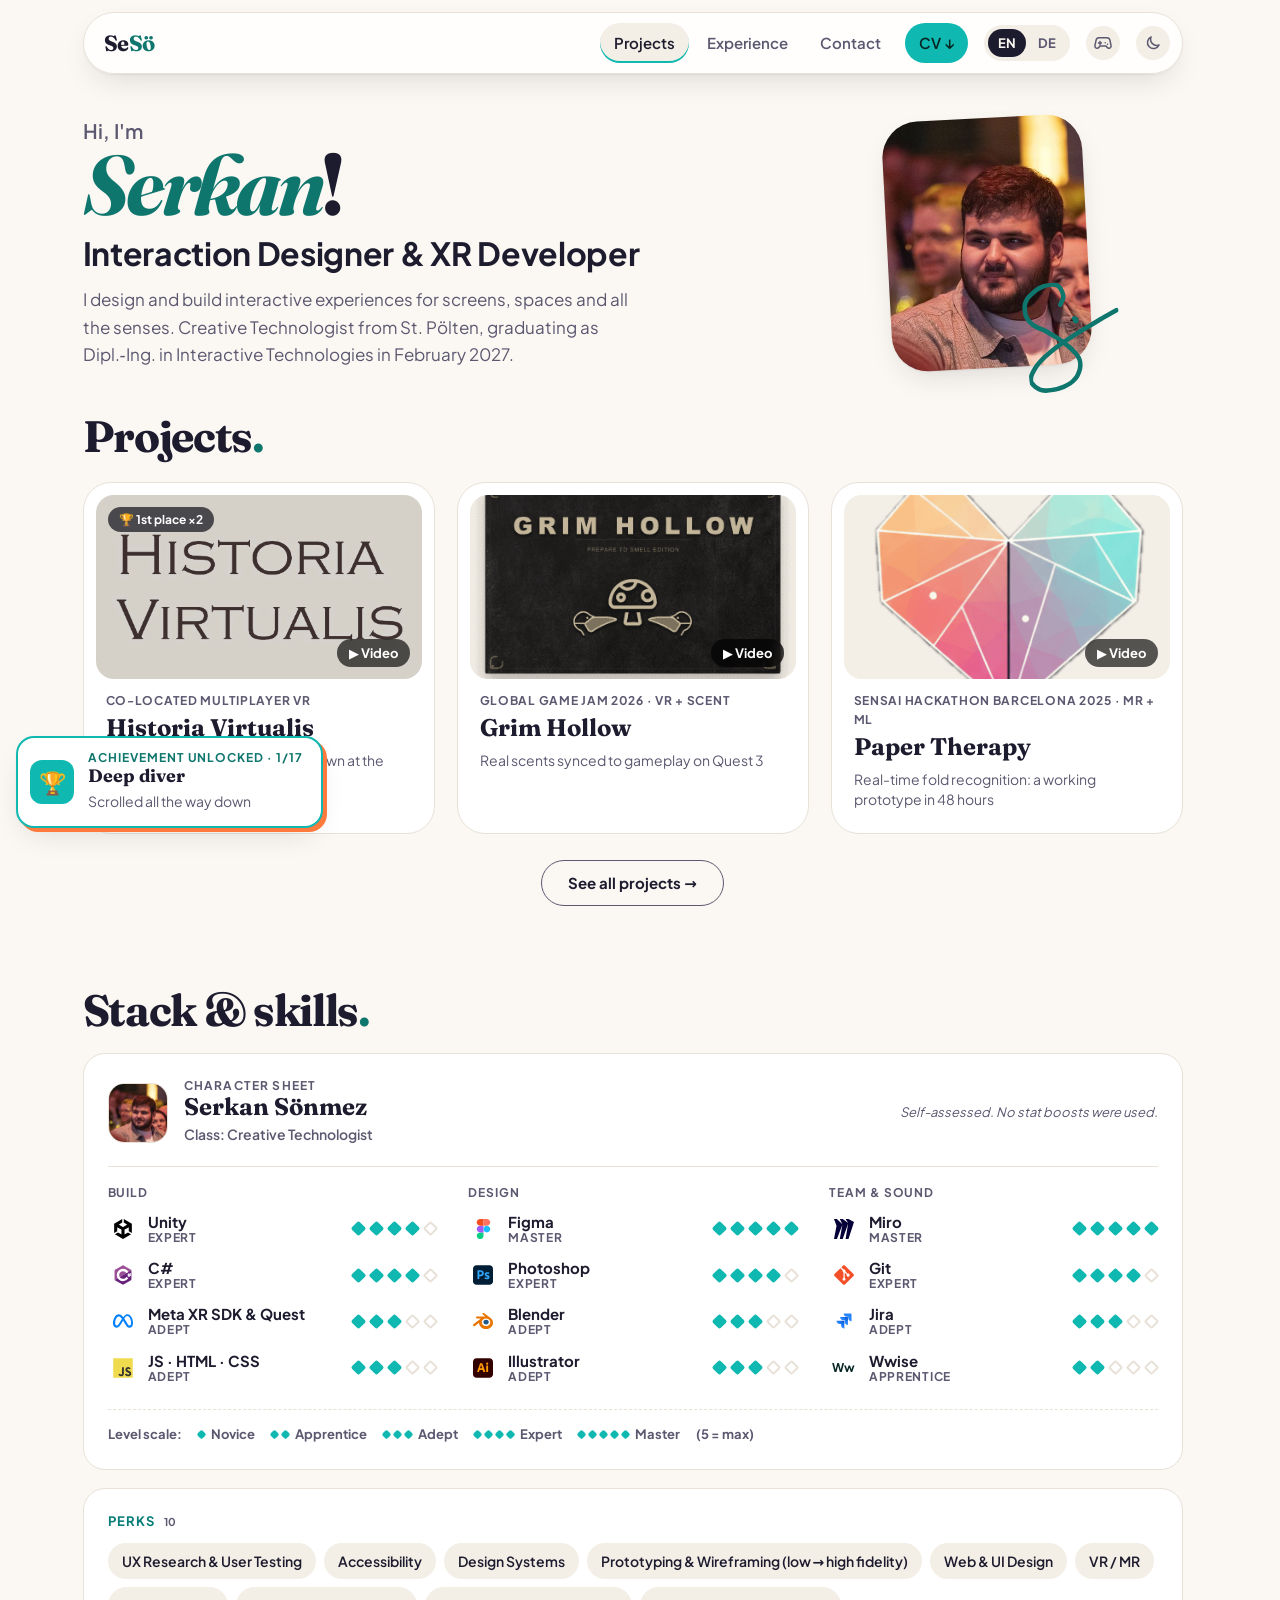
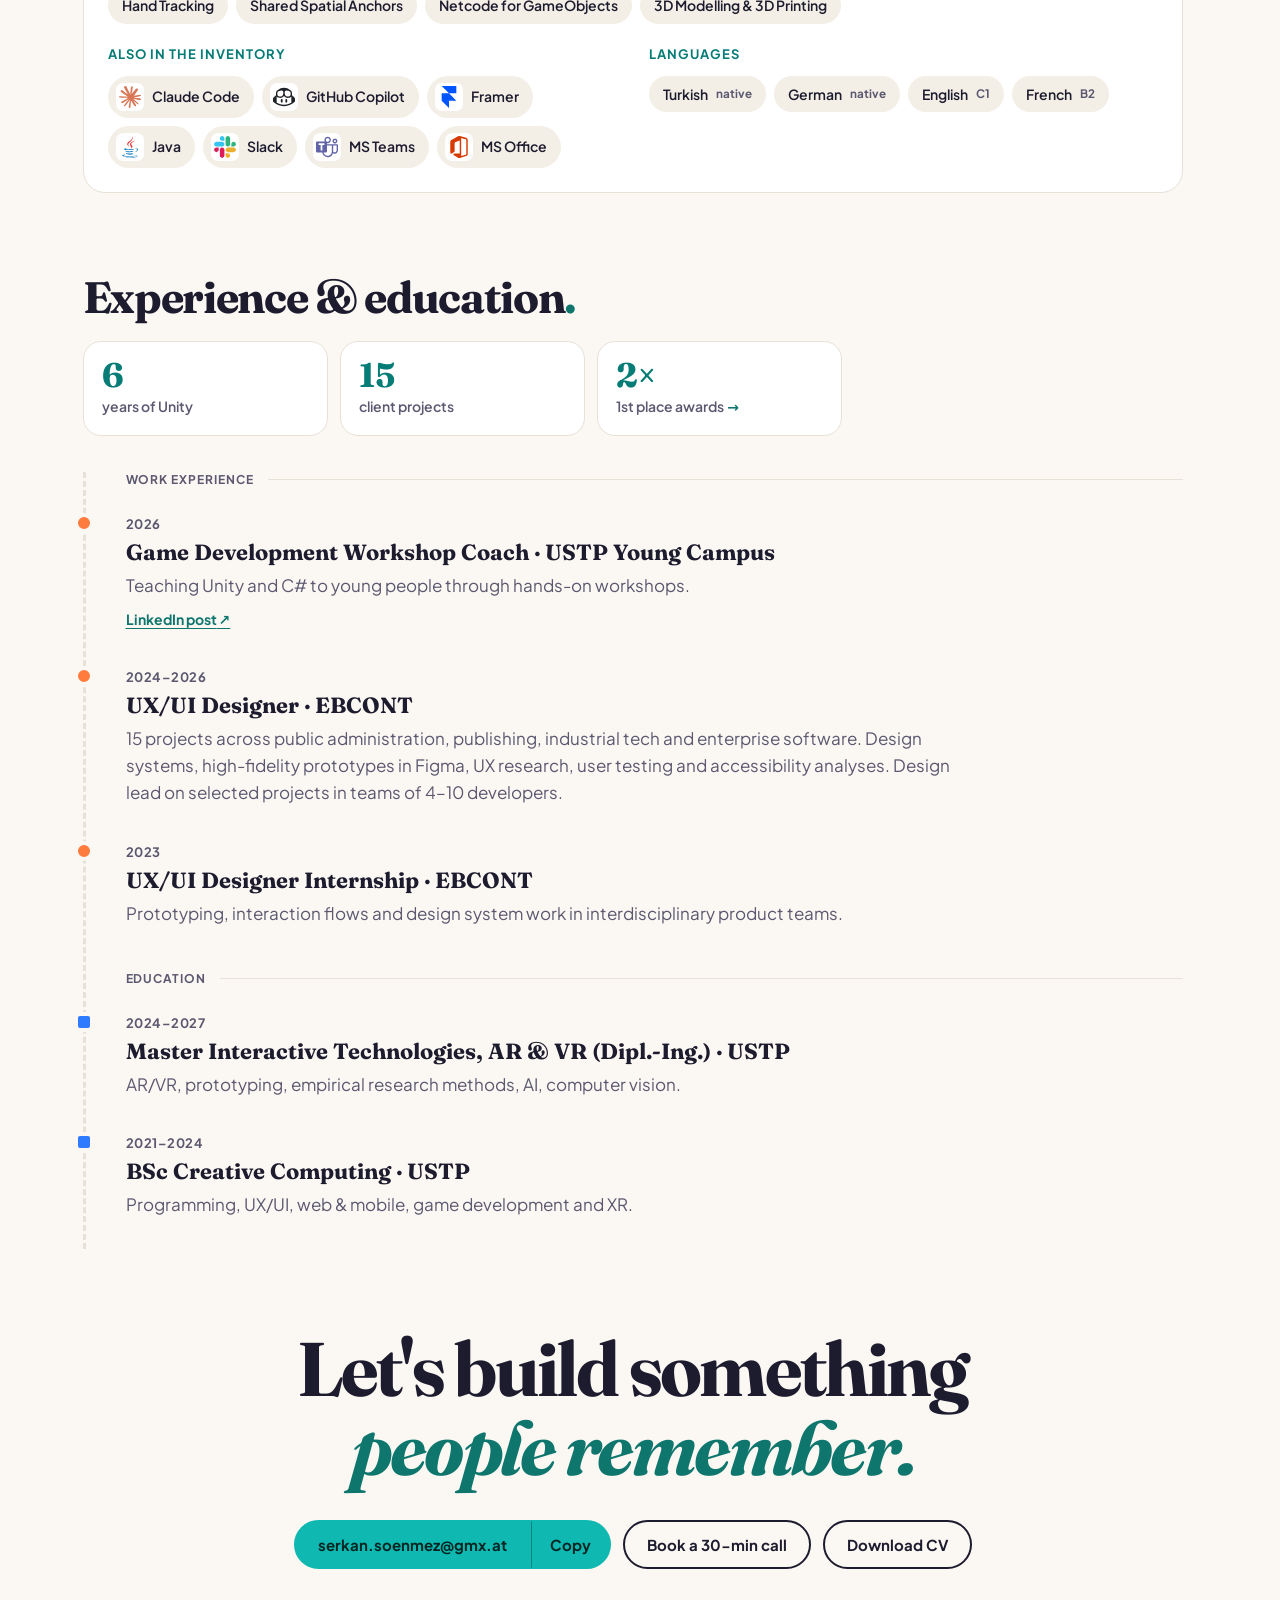
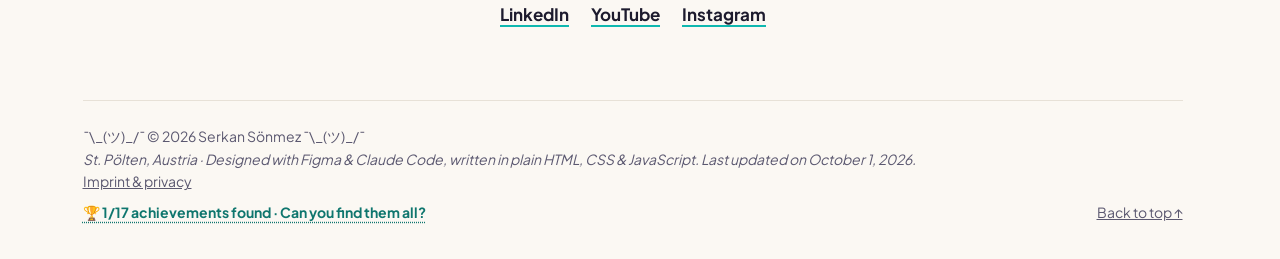
==== commit 2f204cb0: "Imprint & privacy page (DE/EN), fonts and MP3 encoder self-hosted so no request goes to Google Fonts" ====
--- a/index.html
+++ b/index.html
@@ -27,11 +27,9 @@
   {"@context":"https://schema.org","@type":"Person","name":"Serkan Sönmez","url":"https://crysker.github.io/","jobTitle":"Interaction Designer & XR Developer","image":"https://crysker.github.io/assets/img/portrait.jpg","address":{"@type":"PostalAddress","addressLocality":"St. Pölten","addressCountry":"AT"},"sameAs":["https://www.linkedin.com/in/serkan-soenmez57","https://www.youtube.com/@crysker5361","https://www.instagram.com/serkan_s57/"]}
   </script>
   <link rel="icon" type="image/svg+xml" href="assets/favicon.svg?v=2">
-  <link rel="preconnect" href="https://fonts.googleapis.com">
-  <link rel="preconnect" href="https://fonts.gstatic.com" crossorigin>
-  <link href="https://fonts.googleapis.com/css2?family=Fraunces:ital,opsz,wght@0,9..144,500;0,9..144,700;1,9..144,600;1,9..144,700&family=Plus+Jakarta+Sans:wght@400;500;600;700&display=swap" rel="stylesheet">
+  <link rel="stylesheet" href="assets/fonts/fonts.css?v=1">
   <script>try { var th = localStorage.getItem("theme"); if (th === "light" || th === "dark") document.documentElement.dataset.theme = th; } catch (e) {}</script>
-  <link rel="stylesheet" href="styles.css?v=180">
+  <link rel="stylesheet" href="styles.css?v=181">
 </head>
 <body>
   <a class="skip" href="#main" data-i18n="skip">Skip to content</a>
@@ -160,6 +158,7 @@
     <div>
       <p class="footer__sig">¯\_(ツ)_/¯ © 2026 Serkan Sönmez ¯\_(ツ)_/¯</p>
       <p class="footer__fun" data-i18n="footer.fun">St. Pölten, Austria · Designed with Figma &amp; Claude Code, written in plain HTML, CSS &amp; JavaScript.</p>
+      <p><a class="footer__legal" href="legal.html" data-i18n="footer.legal">Imprint &amp; privacy</a></p>
     </div>
     <button class="footer__trophies" id="trophyCount" type="button"></button>
     <a href="#top" data-i18n="footer.top">Back to top ↑</a>
@@ -216,6 +215,6 @@
   </dialog>
 
   <script src="logos.js?v=4"></script>
-  <script src="main.js?v=111"></script>
+  <script src="main.js?v=112"></script>
 </body>
 </html>
--- a/assets/fonts/fonts.css
+++ b/assets/fonts/fonts.css
@@ -0,0 +1,253 @@
+/* Fraunces + Plus Jakarta Sans, self-hosted (no request to Google). Source: Google Fonts, SIL Open Font License 1.1 */
+/* vietnamese */
+@font-face {
+  font-family: 'Fraunces';
+  font-style: italic;
+  font-weight: 600;
+  font-display: swap;
+  src: url(fraunces-6NU58FyLNQOQZAnv9ZwNjucMHVn85Ni7emAe9lKqZTnbB-gzTK0K1ChjdfeQ_5Y.woff2) format('woff2');
+  unicode-range: U+0102-0103, U+0110-0111, U+0128-0129, U+0168-0169, U+01A0-01A1, U+01AF-01B0, U+0300-0301, U+0303-0304, U+0308-0309, U+0323, U+0329, U+1EA0-1EF9, U+20AB;
+}
+/* latin-ext */
+@font-face {
+  font-family: 'Fraunces';
+  font-style: italic;
+  font-weight: 600;
+  font-display: swap;
+  src: url(fraunces-6NU58FyLNQOQZAnv9ZwNjucMHVn85Ni7emAe9lKqZTnbB-gzTK0K1ChjdPeQ_5Y.woff2) format('woff2');
+  unicode-range: U+0100-02BA, U+02BD-02C5, U+02C7-02CC, U+02CE-02D7, U+02DD-02FF, U+0304, U+0308, U+0329, U+1D00-1DBF, U+1E00-1E9F, U+1EF2-1EFF, U+2020, U+20A0-20AB, U+20AD-20C4, U+2113, U+2C60-2C7F, U+A720-A7FF;
+}
+/* latin */
+@font-face {
+  font-family: 'Fraunces';
+  font-style: italic;
+  font-weight: 600;
+  font-display: swap;
+  src: url(fraunces-6NU58FyLNQOQZAnv9ZwNjucMHVn85Ni7emAe9lKqZTnbB-gzTK0K1ChjeveQ.woff2) format('woff2');
+  unicode-range: U+0000-00FF, U+0131, U+0152-0153, U+02BB-02BC, U+02C6, U+02DA, U+02DC, U+0304, U+0308, U+0329, U+2000-206F, U+20AC, U+2122, U+2191, U+2193, U+2212, U+2215, U+FEFF, U+FFFD;
+}
+/* vietnamese */
+@font-face {
+  font-family: 'Fraunces';
+  font-style: italic;
+  font-weight: 700;
+  font-display: swap;
+  src: url(fraunces-6NU58FyLNQOQZAnv9ZwNjucMHVn85Ni7emAe9lKqZTnbB-gzTK0K1ChjdfeQ_5Y.woff2) format('woff2');
+  unicode-range: U+0102-0103, U+0110-0111, U+0128-0129, U+0168-0169, U+01A0-01A1, U+01AF-01B0, U+0300-0301, U+0303-0304, U+0308-0309, U+0323, U+0329, U+1EA0-1EF9, U+20AB;
+}
+/* latin-ext */
+@font-face {
+  font-family: 'Fraunces';
+  font-style: italic;
+  font-weight: 700;
+  font-display: swap;
+  src: url(fraunces-6NU58FyLNQOQZAnv9ZwNjucMHVn85Ni7emAe9lKqZTnbB-gzTK0K1ChjdPeQ_5Y.woff2) format('woff2');
+  unicode-range: U+0100-02BA, U+02BD-02C5, U+02C7-02CC, U+02CE-02D7, U+02DD-02FF, U+0304, U+0308, U+0329, U+1D00-1DBF, U+1E00-1E9F, U+1EF2-1EFF, U+2020, U+20A0-20AB, U+20AD-20C4, U+2113, U+2C60-2C7F, U+A720-A7FF;
+}
+/* latin */
+@font-face {
+  font-family: 'Fraunces';
+  font-style: italic;
+  font-weight: 700;
+  font-display: swap;
+  src: url(fraunces-6NU58FyLNQOQZAnv9ZwNjucMHVn85Ni7emAe9lKqZTnbB-gzTK0K1ChjeveQ.woff2) format('woff2');
+  unicode-range: U+0000-00FF, U+0131, U+0152-0153, U+02BB-02BC, U+02C6, U+02DA, U+02DC, U+0304, U+0308, U+0329, U+2000-206F, U+20AC, U+2122, U+2191, U+2193, U+2212, U+2215, U+FEFF, U+FFFD;
+}
+/* vietnamese */
+@font-face {
+  font-family: 'Fraunces';
+  font-style: normal;
+  font-weight: 500;
+  font-display: swap;
+  src: url(fraunces-6NU78FyLNQOQZAnv9bYEvDiIdE9Ea92uemAk_WBq8U_9v0c2Wa0KxCBTeO-U.woff2) format('woff2');
+  unicode-range: U+0102-0103, U+0110-0111, U+0128-0129, U+0168-0169, U+01A0-01A1, U+01AF-01B0, U+0300-0301, U+0303-0304, U+0308-0309, U+0323, U+0329, U+1EA0-1EF9, U+20AB;
+}
+/* latin-ext */
+@font-face {
+  font-family: 'Fraunces';
+  font-style: normal;
+  font-weight: 500;
+  font-display: swap;
+  src: url(fraunces-6NU78FyLNQOQZAnv9bYEvDiIdE9Ea92uemAk_WBq8U_9v0c2Wa0KxCFTeO-U.woff2) format('woff2');
+  unicode-range: U+0100-02BA, U+02BD-02C5, U+02C7-02CC, U+02CE-02D7, U+02DD-02FF, U+0304, U+0308, U+0329, U+1D00-1DBF, U+1E00-1E9F, U+1EF2-1EFF, U+2020, U+20A0-20AB, U+20AD-20C4, U+2113, U+2C60-2C7F, U+A720-A7FF;
+}
+/* latin */
+@font-face {
+  font-family: 'Fraunces';
+  font-style: normal;
+  font-weight: 500;
+  font-display: swap;
+  src: url(fraunces-6NU78FyLNQOQZAnv9bYEvDiIdE9Ea92uemAk_WBq8U_9v0c2Wa0KxC9TeA.woff2) format('woff2');
+  unicode-range: U+0000-00FF, U+0131, U+0152-0153, U+02BB-02BC, U+02C6, U+02DA, U+02DC, U+0304, U+0308, U+0329, U+2000-206F, U+20AC, U+2122, U+2191, U+2193, U+2212, U+2215, U+FEFF, U+FFFD;
+}
+/* vietnamese */
+@font-face {
+  font-family: 'Fraunces';
+  font-style: normal;
+  font-weight: 700;
+  font-display: swap;
+  src: url(fraunces-6NU78FyLNQOQZAnv9bYEvDiIdE9Ea92uemAk_WBq8U_9v0c2Wa0KxCBTeO-U.woff2) format('woff2');
+  unicode-range: U+0102-0103, U+0110-0111, U+0128-0129, U+0168-0169, U+01A0-01A1, U+01AF-01B0, U+0300-0301, U+0303-0304, U+0308-0309, U+0323, U+0329, U+1EA0-1EF9, U+20AB;
+}
+/* latin-ext */
+@font-face {
+  font-family: 'Fraunces';
+  font-style: normal;
+  font-weight: 700;
+  font-display: swap;
+  src: url(fraunces-6NU78FyLNQOQZAnv9bYEvDiIdE9Ea92uemAk_WBq8U_9v0c2Wa0KxCFTeO-U.woff2) format('woff2');
+  unicode-range: U+0100-02BA, U+02BD-02C5, U+02C7-02CC, U+02CE-02D7, U+02DD-02FF, U+0304, U+0308, U+0329, U+1D00-1DBF, U+1E00-1E9F, U+1EF2-1EFF, U+2020, U+20A0-20AB, U+20AD-20C4, U+2113, U+2C60-2C7F, U+A720-A7FF;
+}
+/* latin */
+@font-face {
+  font-family: 'Fraunces';
+  font-style: normal;
+  font-weight: 700;
+  font-display: swap;
+  src: url(fraunces-6NU78FyLNQOQZAnv9bYEvDiIdE9Ea92uemAk_WBq8U_9v0c2Wa0KxC9TeA.woff2) format('woff2');
+  unicode-range: U+0000-00FF, U+0131, U+0152-0153, U+02BB-02BC, U+02C6, U+02DA, U+02DC, U+0304, U+0308, U+0329, U+2000-206F, U+20AC, U+2122, U+2191, U+2193, U+2212, U+2215, U+FEFF, U+FFFD;
+}
+/* cyrillic-ext */
+@font-face {
+  font-family: 'Plus Jakarta Sans';
+  font-style: normal;
+  font-weight: 400;
+  font-display: swap;
+  src: url(plusjakartasans-LDIoaomQNQcsA88c7O9yZ4KMCoOg4Ko70yyygA.woff2) format('woff2');
+  unicode-range: U+0460-052F, U+1C80-1C8A, U+20B4, U+2DE0-2DFF, U+A640-A69F, U+FE2E-FE2F;
+}
+/* vietnamese */
+@font-face {
+  font-family: 'Plus Jakarta Sans';
+  font-style: normal;
+  font-weight: 400;
+  font-display: swap;
+  src: url(plusjakartasans-LDIoaomQNQcsA88c7O9yZ4KMCoOg4Ko50yyygA.woff2) format('woff2');
+  unicode-range: U+0102-0103, U+0110-0111, U+0128-0129, U+0168-0169, U+01A0-01A1, U+01AF-01B0, U+0300-0301, U+0303-0304, U+0308-0309, U+0323, U+0329, U+1EA0-1EF9, U+20AB;
+}
+/* latin-ext */
+@font-face {
+  font-family: 'Plus Jakarta Sans';
+  font-style: normal;
+  font-weight: 400;
+  font-display: swap;
+  src: url(plusjakartasans-LDIoaomQNQcsA88c7O9yZ4KMCoOg4Ko40yyygA.woff2) format('woff2');
+  unicode-range: U+0100-02BA, U+02BD-02C5, U+02C7-02CC, U+02CE-02D7, U+02DD-02FF, U+0304, U+0308, U+0329, U+1D00-1DBF, U+1E00-1E9F, U+1EF2-1EFF, U+2020, U+20A0-20AB, U+20AD-20C4, U+2113, U+2C60-2C7F, U+A720-A7FF;
+}
+/* latin */
+@font-face {
+  font-family: 'Plus Jakarta Sans';
+  font-style: normal;
+  font-weight: 400;
+  font-display: swap;
+  src: url(plusjakartasans-LDIoaomQNQcsA88c7O9yZ4KMCoOg4Ko20yw.woff2) format('woff2');
+  unicode-range: U+0000-00FF, U+0131, U+0152-0153, U+02BB-02BC, U+02C6, U+02DA, U+02DC, U+0304, U+0308, U+0329, U+2000-206F, U+20AC, U+2122, U+2191, U+2193, U+2212, U+2215, U+FEFF, U+FFFD;
+}
+/* cyrillic-ext */
+@font-face {
+  font-family: 'Plus Jakarta Sans';
+  font-style: normal;
+  font-weight: 500;
+  font-display: swap;
+  src: url(plusjakartasans-LDIoaomQNQcsA88c7O9yZ4KMCoOg4Ko70yyygA.woff2) format('woff2');
+  unicode-range: U+0460-052F, U+1C80-1C8A, U+20B4, U+2DE0-2DFF, U+A640-A69F, U+FE2E-FE2F;
+}
+/* vietnamese */
+@font-face {
+  font-family: 'Plus Jakarta Sans';
+  font-style: normal;
+  font-weight: 500;
+  font-display: swap;
+  src: url(plusjakartasans-LDIoaomQNQcsA88c7O9yZ4KMCoOg4Ko50yyygA.woff2) format('woff2');
+  unicode-range: U+0102-0103, U+0110-0111, U+0128-0129, U+0168-0169, U+01A0-01A1, U+01AF-01B0, U+0300-0301, U+0303-0304, U+0308-0309, U+0323, U+0329, U+1EA0-1EF9, U+20AB;
+}
+/* latin-ext */
+@font-face {
+  font-family: 'Plus Jakarta Sans';
+  font-style: normal;
+  font-weight: 500;
+  font-display: swap;
+  src: url(plusjakartasans-LDIoaomQNQcsA88c7O9yZ4KMCoOg4Ko40yyygA.woff2) format('woff2');
+  unicode-range: U+0100-02BA, U+02BD-02C5, U+02C7-02CC, U+02CE-02D7, U+02DD-02FF, U+0304, U+0308, U+0329, U+1D00-1DBF, U+1E00-1E9F, U+1EF2-1EFF, U+2020, U+20A0-20AB, U+20AD-20C4, U+2113, U+2C60-2C7F, U+A720-A7FF;
+}
+/* latin */
+@font-face {
+  font-family: 'Plus Jakarta Sans';
+  font-style: normal;
+  font-weight: 500;
+  font-display: swap;
+  src: url(plusjakartasans-LDIoaomQNQcsA88c7O9yZ4KMCoOg4Ko20yw.woff2) format('woff2');
+  unicode-range: U+0000-00FF, U+0131, U+0152-0153, U+02BB-02BC, U+02C6, U+02DA, U+02DC, U+0304, U+0308, U+0329, U+2000-206F, U+20AC, U+2122, U+2191, U+2193, U+2212, U+2215, U+FEFF, U+FFFD;
+}
+/* cyrillic-ext */
+@font-face {
+  font-family: 'Plus Jakarta Sans';
+  font-style: normal;
+  font-weight: 600;
+  font-display: swap;
+  src: url(plusjakartasans-LDIoaomQNQcsA88c7O9yZ4KMCoOg4Ko70yyygA.woff2) format('woff2');
+  unicode-range: U+0460-052F, U+1C80-1C8A, U+20B4, U+2DE0-2DFF, U+A640-A69F, U+FE2E-FE2F;
+}
+/* vietnamese */
+@font-face {
+  font-family: 'Plus Jakarta Sans';
+  font-style: normal;
+  font-weight: 600;
+  font-display: swap;
+  src: url(plusjakartasans-LDIoaomQNQcsA88c7O9yZ4KMCoOg4Ko50yyygA.woff2) format('woff2');
+  unicode-range: U+0102-0103, U+0110-0111, U+0128-0129, U+0168-0169, U+01A0-01A1, U+01AF-01B0, U+0300-0301, U+0303-0304, U+0308-0309, U+0323, U+0329, U+1EA0-1EF9, U+20AB;
+}
+/* latin-ext */
+@font-face {
+  font-family: 'Plus Jakarta Sans';
+  font-style: normal;
+  font-weight: 600;
+  font-display: swap;
+  src: url(plusjakartasans-LDIoaomQNQcsA88c7O9yZ4KMCoOg4Ko40yyygA.woff2) format('woff2');
+  unicode-range: U+0100-02BA, U+02BD-02C5, U+02C7-02CC, U+02CE-02D7, U+02DD-02FF, U+0304, U+0308, U+0329, U+1D00-1DBF, U+1E00-1E9F, U+1EF2-1EFF, U+2020, U+20A0-20AB, U+20AD-20C4, U+2113, U+2C60-2C7F, U+A720-A7FF;
+}
+/* latin */
+@font-face {
+  font-family: 'Plus Jakarta Sans';
+  font-style: normal;
+  font-weight: 600;
+  font-display: swap;
+  src: url(plusjakartasans-LDIoaomQNQcsA88c7O9yZ4KMCoOg4Ko20yw.woff2) format('woff2');
+  unicode-range: U+0000-00FF, U+0131, U+0152-0153, U+02BB-02BC, U+02C6, U+02DA, U+02DC, U+0304, U+0308, U+0329, U+2000-206F, U+20AC, U+2122, U+2191, U+2193, U+2212, U+2215, U+FEFF, U+FFFD;
+}
+/* cyrillic-ext */
+@font-face {
+  font-family: 'Plus Jakarta Sans';
+  font-style: normal;
+  font-weight: 700;
+  font-display: swap;
+  src: url(plusjakartasans-LDIoaomQNQcsA88c7O9yZ4KMCoOg4Ko70yyygA.woff2) format('woff2');
+  unicode-range: U+0460-052F, U+1C80-1C8A, U+20B4, U+2DE0-2DFF, U+A640-A69F, U+FE2E-FE2F;
+}
+/* vietnamese */
+@font-face {
+  font-family: 'Plus Jakarta Sans';
+  font-style: normal;
+  font-weight: 700;
+  font-display: swap;
+  src: url(plusjakartasans-LDIoaomQNQcsA88c7O9yZ4KMCoOg4Ko50yyygA.woff2) format('woff2');
+  unicode-range: U+0102-0103, U+0110-0111, U+0128-0129, U+0168-0169, U+01A0-01A1, U+01AF-01B0, U+0300-0301, U+0303-0304, U+0308-0309, U+0323, U+0329, U+1EA0-1EF9, U+20AB;
+}
+/* latin-ext */
+@font-face {
+  font-family: 'Plus Jakarta Sans';
+  font-style: normal;
+  font-weight: 700;
+  font-display: swap;
+  src: url(plusjakartasans-LDIoaomQNQcsA88c7O9yZ4KMCoOg4Ko40yyygA.woff2) format('woff2');
+  unicode-range: U+0100-02BA, U+02BD-02C5, U+02C7-02CC, U+02CE-02D7, U+02DD-02FF, U+0304, U+0308, U+0329, U+1D00-1DBF, U+1E00-1E9F, U+1EF2-1EFF, U+2020, U+20A0-20AB, U+20AD-20C4, U+2113, U+2C60-2C7F, U+A720-A7FF;
+}
+/* latin */
+@font-face {
+  font-family: 'Plus Jakarta Sans';
+  font-style: normal;
+  font-weight: 700;
+  font-display: swap;
+  src: url(plusjakartasans-LDIoaomQNQcsA88c7O9yZ4KMCoOg4Ko20yw.woff2) format('woff2');
+  unicode-range: U+0000-00FF, U+0131, U+0152-0153, U+02BB-02BC, U+02C6, U+02DA, U+02DC, U+0304, U+0308, U+0329, U+2000-206F, U+20AC, U+2122, U+2191, U+2193, U+2212, U+2215, U+FEFF, U+FFFD;
+}
--- a/styles.css
+++ b/styles.css
@@ -1663,3 +1663,19 @@
 .wd4__dots i { transition: background .25s, transform .25s; }
 .wd4__dots i:not(.is-on) { transform: scale(.7); }
 @media (prefers-reduced-motion: reduce) { .wd4__toast, .wd4__tile.is-shake { animation: none; } }
+
+/* ============ Imprint & privacy page ============ */
+.legal h1 { font: 700 clamp(30px, 5vw, 40px)/1.1 var(--serif); letter-spacing: -.02em; margin-bottom: 8px; }
+.legal__body { line-height: 1.65; }
+.legal__body h2 { font: 700 clamp(24px, 3.6vw, 30px)/1.15 var(--serif); letter-spacing: -.02em; margin: 40px 0 6px; }
+.legal__body h3 { font: 700 16px var(--sans); margin: 24px 0 4px; }
+.legal__body p { margin: 0 0 10px; }
+.legal__body a { color: var(--turq-text); text-underline-offset: 2px; overflow-wrap: anywhere; }
+.legal__small { font-size: 13px; color: var(--ink-soft); }
+.legal__lead { padding: 12px 16px; border-radius: 12px; background: var(--surface); border: 1px solid var(--line); }
+.legal__facts { display: grid; grid-template-columns: max-content 1fr; gap: 6px 18px; margin: 14px 0 0; }
+.legal__facts dt { font-weight: 700; }
+.legal__facts dd { margin: 0; }
+@media (max-width: 560px) { .legal__facts { grid-template-columns: 1fr; gap: 0; } .legal__facts dd { margin-bottom: 8px; } }
+.legal__updated { margin-top: 28px; }
+.footer__legal { color: inherit; }
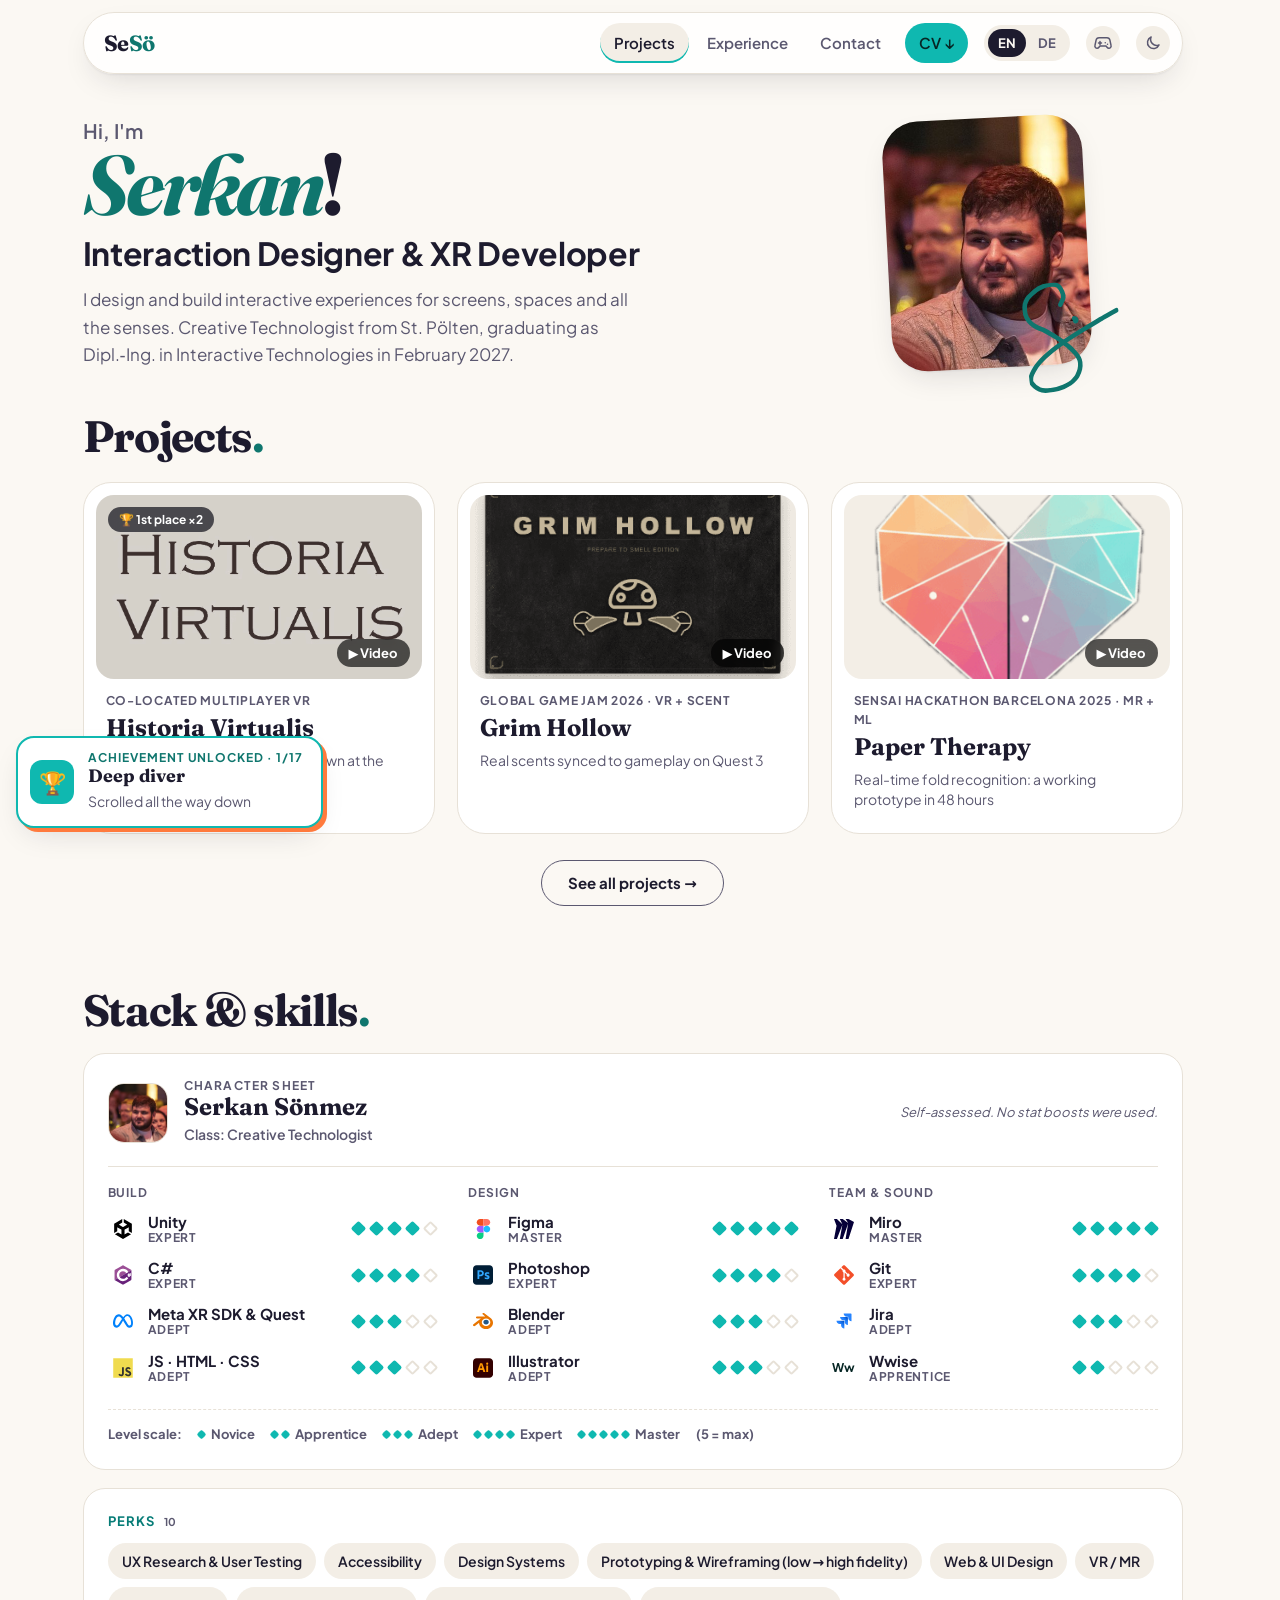
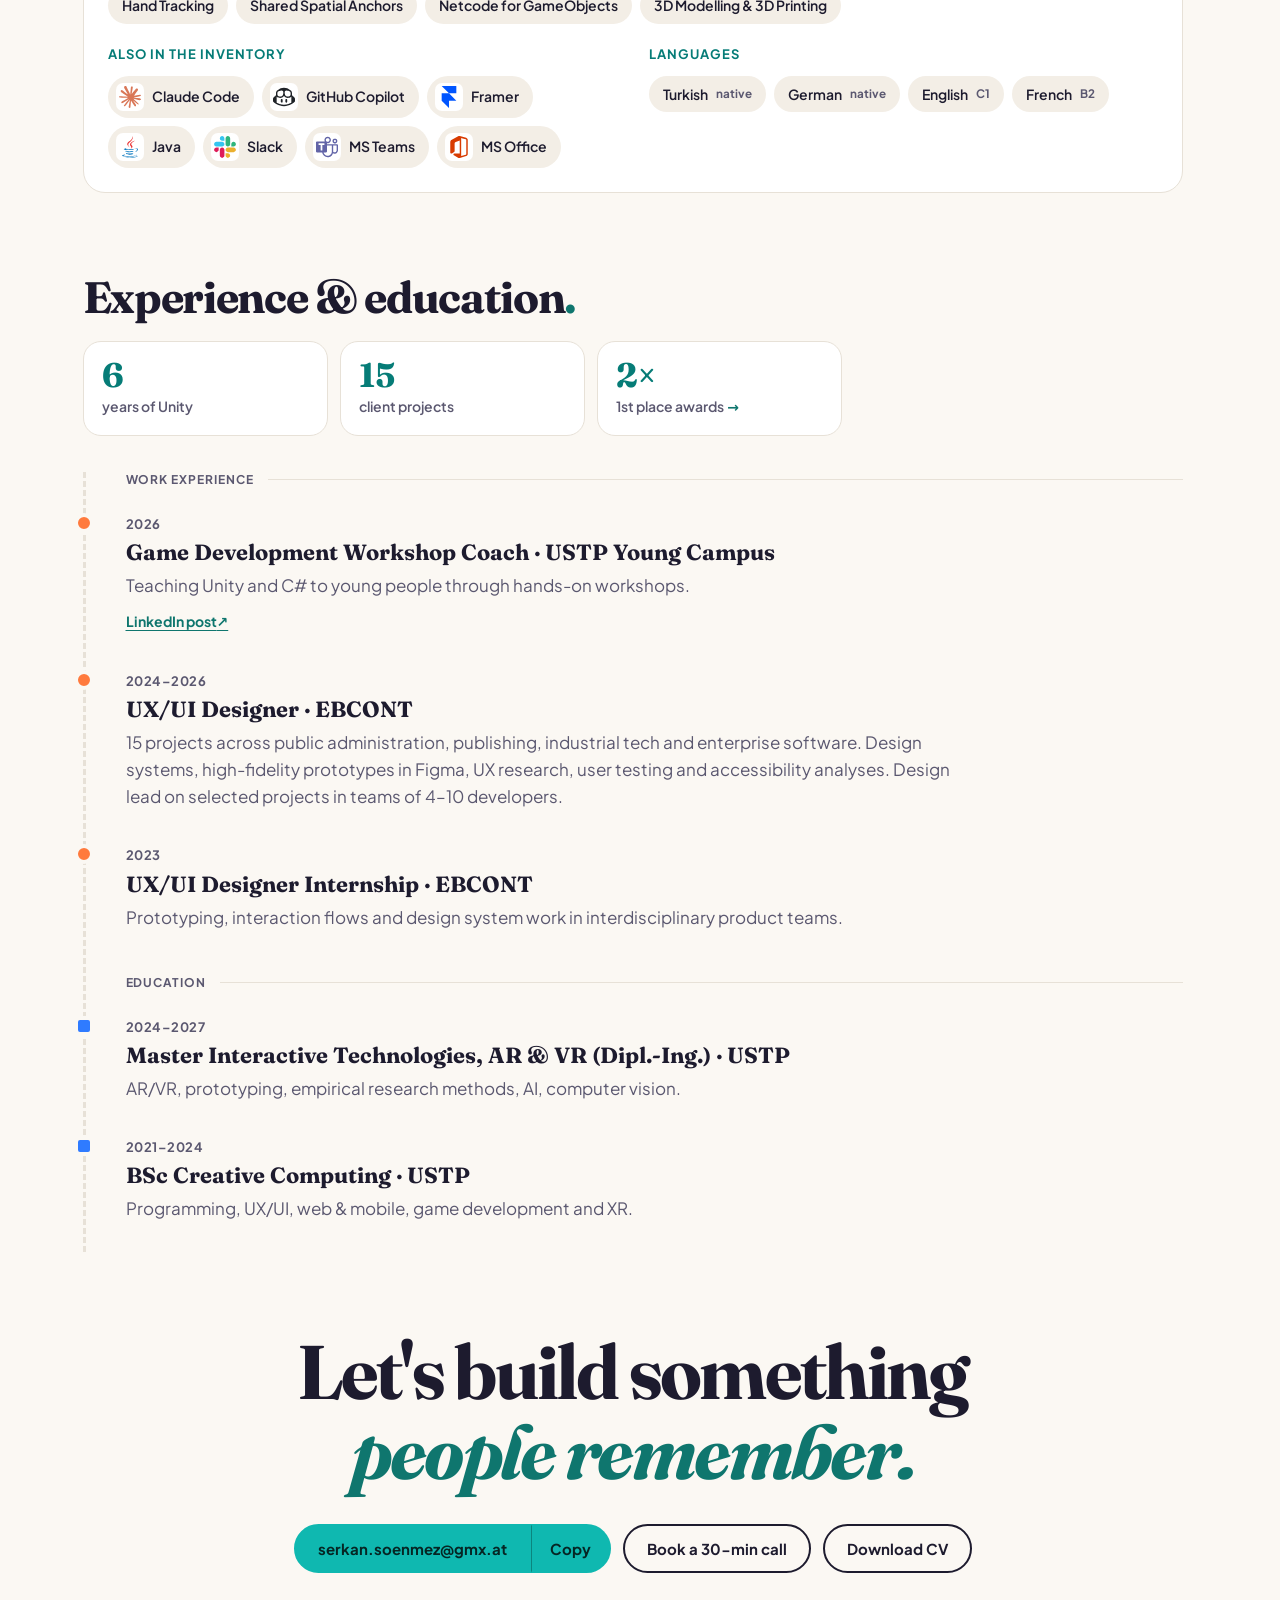
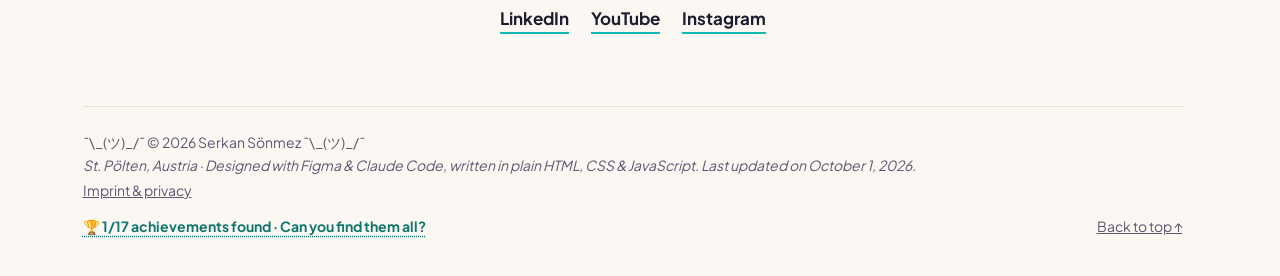
==== commit 86495bd2: "Accessibility: gallery images are buttons with descriptions (keyboard + screen reader), viewer reads" ====
--- a/index.html
+++ b/index.html
@@ -29,7 +29,7 @@
   <link rel="icon" type="image/svg+xml" href="assets/favicon.svg?v=2">
   <link rel="stylesheet" href="assets/fonts/fonts.css?v=1">
   <script>try { var th = localStorage.getItem("theme"); if (th === "light" || th === "dark") document.documentElement.dataset.theme = th; } catch (e) {}</script>
-  <link rel="stylesheet" href="styles.css?v=181">
+  <link rel="stylesheet" href="styles.css?v=182">
 </head>
 <body>
   <a class="skip" href="#main" data-i18n="skip">Skip to content</a>
@@ -215,6 +215,6 @@
   </dialog>
 
   <script src="logos.js?v=4"></script>
-  <script src="main.js?v=112"></script>
+  <script src="main.js?v=113"></script>
 </body>
 </html>
--- a/styles.css
+++ b/styles.css
@@ -1679,3 +1679,11 @@
 @media (max-width: 560px) { .legal__facts { grid-template-columns: 1fr; gap: 0; } .legal__facts dd { margin-bottom: 8px; } }
 .legal__updated { margin-top: 28px; }
 .footer__legal { color: inherit; }
+
+/* ============ Accessibility: zoomable images are buttons, small links get a 24px+ hit area ============ */
+.case__zoom { display: block; width: 100%; padding: 0; border: 0; border-radius: 16px; background: none; cursor: zoom-in; color: inherit; }
+.case__media > .case__zoom { height: 100%; border-radius: inherit; }
+.case__zoom:focus-visible { outline: 3px solid var(--turq); outline-offset: 3px; }
+.case__gallery .case__zoom:hover img { transform: translateY(-3px); border-color: var(--turq); }
+.case__gallery img:hover { transform: none; } /* the button handles the hover now */
+.socials a, .timeline__link, .footer a, .footer__trophies { display: inline-flex; align-items: center; min-height: 28px; }
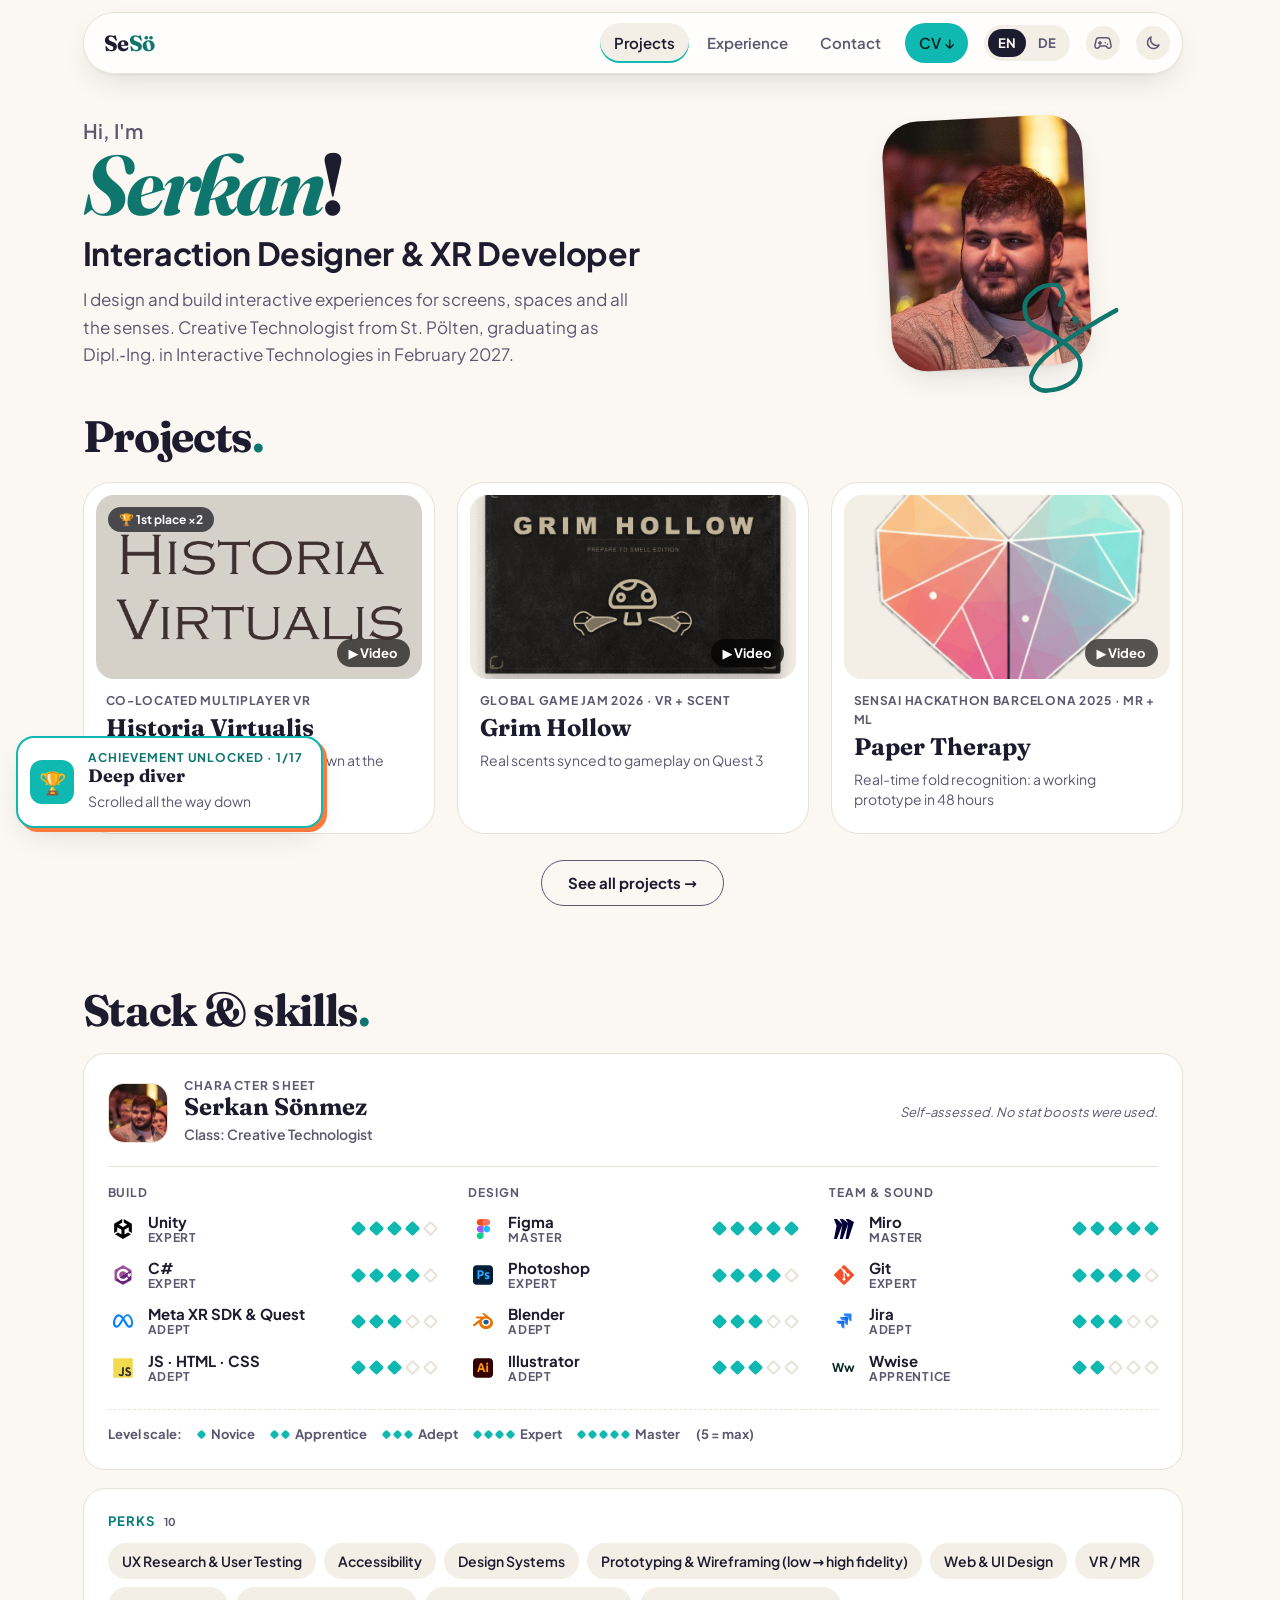
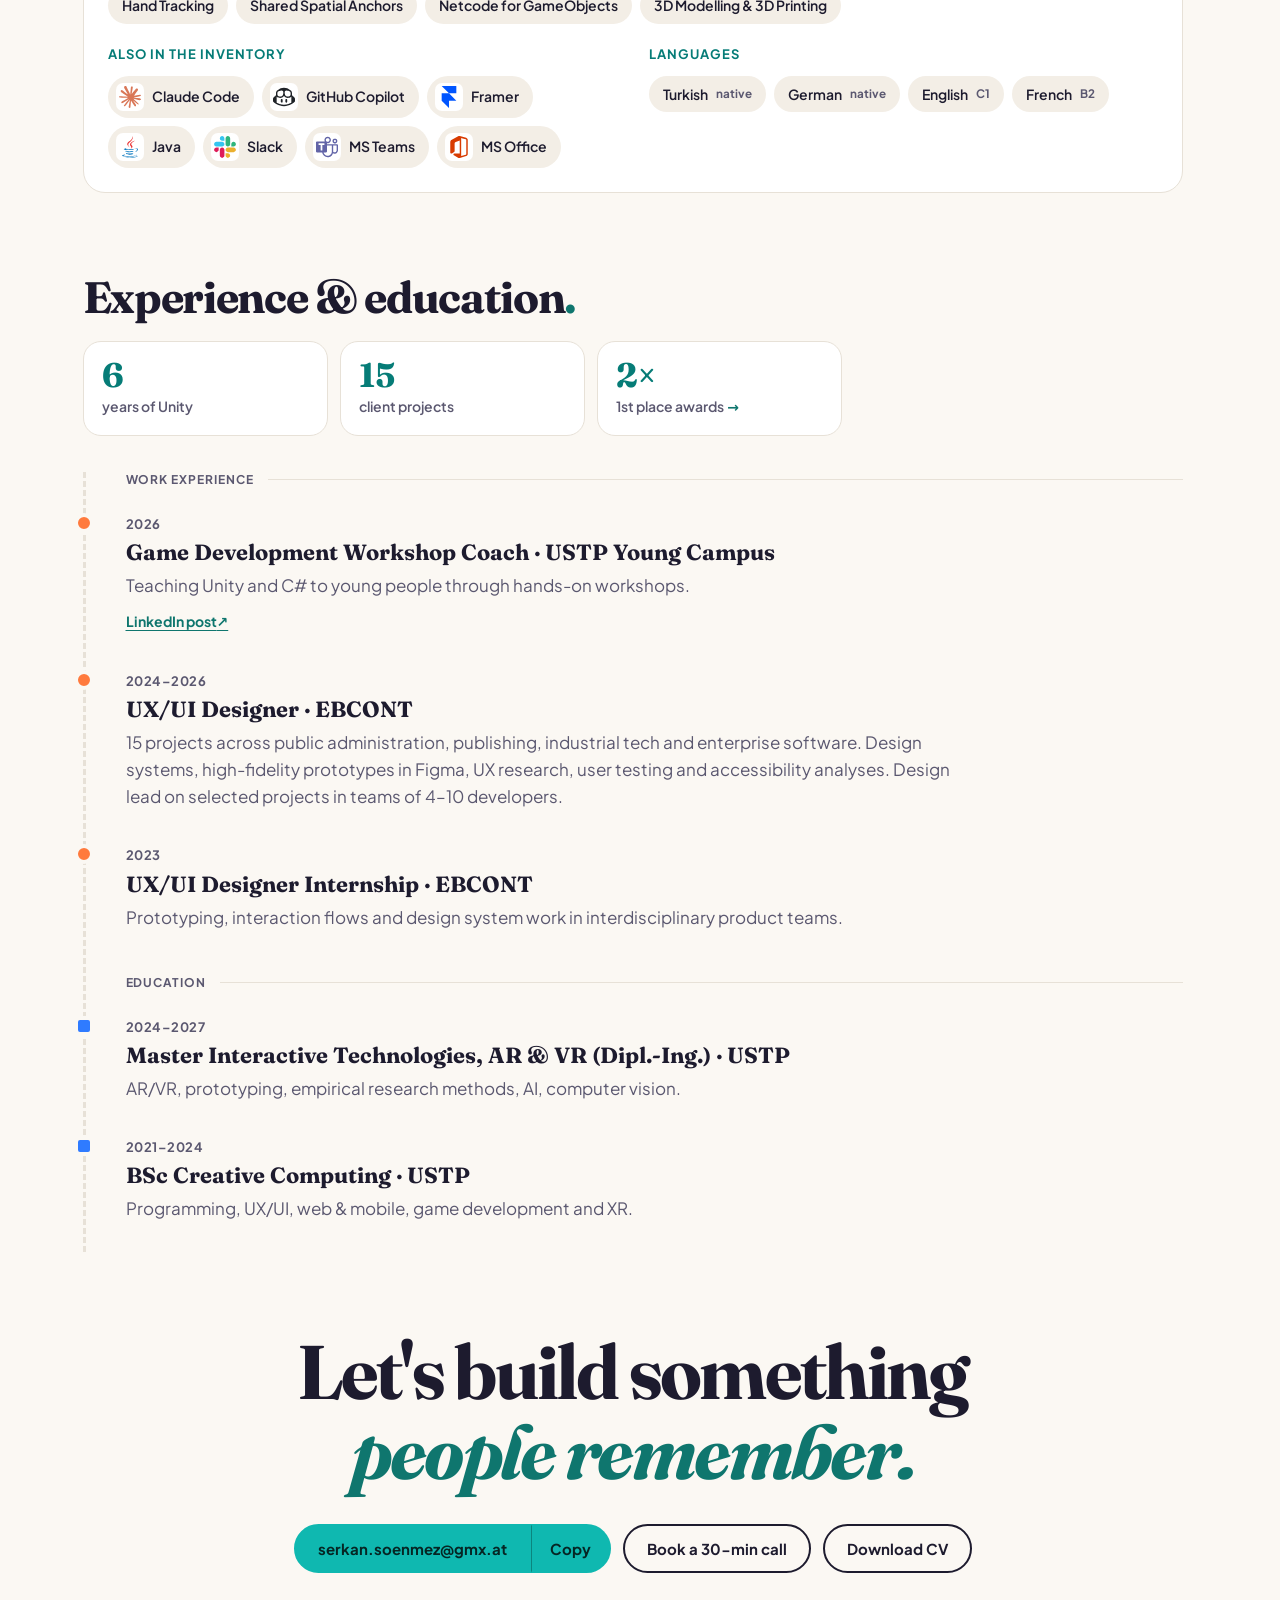
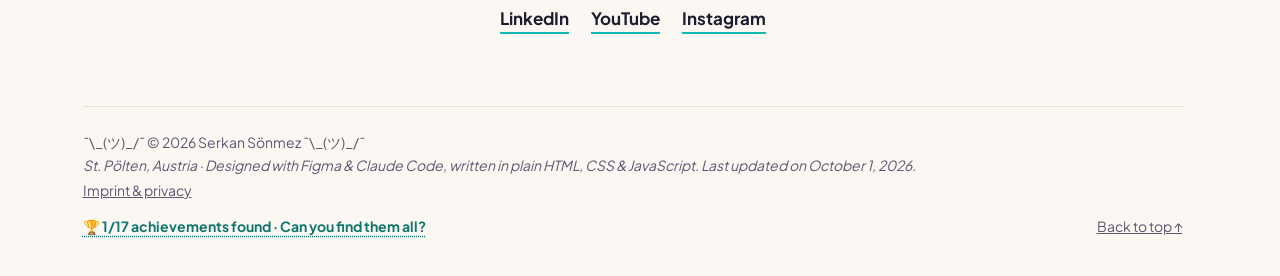
==== commit d635125d: "Print / Save as PDF: light print layout with every project, a QR code to the site and one per projec" ====
--- a/index.html
+++ b/index.html
@@ -29,7 +29,7 @@
   <link rel="icon" type="image/svg+xml" href="assets/favicon.svg?v=2">
   <link rel="stylesheet" href="assets/fonts/fonts.css?v=1">
   <script>try { var th = localStorage.getItem("theme"); if (th === "light" || th === "dark") document.documentElement.dataset.theme = th; } catch (e) {}</script>
-  <link rel="stylesheet" href="styles.css?v=182">
+  <link rel="stylesheet" href="styles.css?v=183">
 </head>
 <body>
   <a class="skip" href="#main" data-i18n="skip">Skip to content</a>
@@ -60,6 +60,11 @@
   </header>
 
   <main id="main">
+    <!-- Only on paper / PDF: where to find the interactive version -->
+    <div class="print-head" aria-hidden="true">
+      <img src="assets/qr/site.svg" alt="" width="90" height="90">
+      <p><b>crysker.github.io</b><span data-i18n="print.site">The interactive version with videos and minigames</span></p>
+    </div>
     <!-- HERO -->
     <section class="hero">
 
@@ -84,6 +89,8 @@
       <p class="themes__desc" id="themeDesc" aria-live="polite" hidden></p>
       <div class="projects__grid" id="projectGrid"></div>
       <a class="btn more-projects" id="moreProjects" href="#projects-all"></a>
+      <!-- Only on paper / PDF: every project in a compact list, each with a QR code to its page -->
+      <div class="print-projects" id="printProjects" aria-hidden="true"></div>
     </section>
 
     <!-- STACK -->
@@ -215,6 +222,6 @@
   </dialog>
 
   <script src="logos.js?v=4"></script>
-  <script src="main.js?v=113"></script>
+  <script src="main.js?v=114"></script>
 </body>
 </html>
--- a/styles.css
+++ b/styles.css
@@ -1687,3 +1687,88 @@
 .case__gallery .case__zoom:hover img { transform: translateY(-3px); border-color: var(--turq); }
 .case__gallery img:hover { transform: none; } /* the button handles the hover now */
 .socials a, .timeline__link, .footer a, .footer__trophies { display: inline-flex; align-items: center; min-height: 28px; }
+
+/* ============ Print / Save as PDF ============
+   Light colours (dark pages waste ink and print streaky), no menu or buttons, every project in a compact list
+   with a QR code to its page, and a QR code to the site at the top. */
+.print-head, .print-projects { display: none; }
+@media print {
+  @page { size: A4; margin: 14mm 14mm 16mm; }
+  :root:root:root {
+    --bg: #fff; --surface: #fff; --surface-2: #f3eee6; --ink: #1d1b2e; --ink-soft: #4a4760; --line: #ddd6ca;
+    --turq: #0fb8b0; --turq-ink: #067c77; --turq-soft: #d6f6f3; --orange-text: #c2410c; --turq-text: #0f766e;
+    --shadow: none; color-scheme: light;
+  }
+  * { -webkit-print-color-adjust: exact; print-color-adjust: exact; animation: none !important; transition: none !important; }
+  html { scroll-padding-top: 0; }
+  body { background: #fff; color: var(--ink); font-size: 11pt; line-height: 1.5; }
+
+  /* what only makes sense on a screen */
+  .nav, .skip, .to-top, .toast, dialog, .crumbs, .themes, .themes__desc, .section__intro, .more-projects, #projectGrid,
+  .email__copy, .email__status, .contact__actions .btn:not(.btn--primary), .footer__trophies, .footer a[href="#top"],
+  .p-card__play, .captcha, .trophy-btn { display: none !important; }
+  body.view-all .hero, body.view-all #stack, body.view-all #experience, body.view-all #contact { display: revert; }
+  .reveal { opacity: 1 !important; transform: none !important; }
+
+  /* print head: QR code to the live site */
+  .print-head { display: flex; align-items: center; gap: 14px; justify-content: flex-end; margin: 0 0 4mm; }
+  .print-head img { width: 24mm; height: 24mm; }
+  .print-head p { margin: 0; font-size: 10pt; color: var(--ink-soft); text-align: right; }
+  .print-head b { display: block; font: 700 14pt var(--serif); color: var(--turq-text); }
+
+  /* hero: name and text on the left, photo on the right */
+  .hero {
+    display: grid; grid-template-columns: 1fr 44mm; grid-template-areas: "hello photo" "name photo" "title photo" "lead photo";
+    column-gap: 10mm; align-items: center; justify-items: start; text-align: left;
+    min-height: 0; padding: 0 0 6mm; width: 100%; margin: 0; overflow: visible;
+  }
+  .hero > * { grid-area: auto; }
+  .hero__hello { grid-area: hello; font-size: 13pt; }
+  .hero__name { grid-area: name; font-size: 54pt; }
+  .hero__title { grid-area: title; font-size: 16pt; margin-top: 2mm; }
+  .hero__lead { grid-area: lead; font-size: 11pt; margin: 4mm 0 0; max-width: none; }
+  .hero__portrait { grid-area: photo; width: 44mm; }
+  .hero__sig { right: -8mm; bottom: -6mm; width: 22mm; height: 25mm; }
+  .hero__sig path { stroke-dasharray: none !important; stroke-dashoffset: 0 !important; }
+  .hero__photo { box-shadow: none; }
+  .hero__shape, .hero__ring, .hero__pill { display: none; }
+
+  .section { padding: 6mm 0 0 !important; width: 100% !important; }
+  .section__title, #projectsTitle { font-size: 22pt !important; margin: 0 0 4mm !important; break-after: avoid; }
+  #projects.section { padding-top: 2mm !important; }
+
+  /* every project, compact */
+  .print-projects { display: block; }
+  .pp { display: grid; grid-template-columns: 36mm 1fr 19mm; gap: 5mm; align-items: center; padding: 2.5mm 0; border-top: 1px solid var(--line); break-inside: avoid; }
+  .pp__img { aspect-ratio: 16/10; border-radius: 3mm; overflow: hidden; background: var(--surface-2); }
+  .pp__img img { width: 100%; height: 100%; object-fit: cover; display: block; }
+  .pp__text .p-card__kicker { margin: 0; font-size: 7.5pt; }
+  .pp__text h3 { font: 700 13pt/1.15 var(--serif); margin: 0.3mm 0 0.6mm; }
+  .pp__text p { margin: 0; font-size: 9pt; line-height: 1.4; }
+  .pp__role { color: var(--ink-soft); margin-top: 1mm !important; }
+  .pp__qr { text-align: center; }
+  .pp__qr img { width: 17mm; height: 17mm; display: block; margin: 0 auto; }
+  .pp__qr small { display: block; font-size: 6.5pt; color: var(--ink-soft); line-height: 1.2; margin-top: 0.5mm; }
+  .pp__group { font: 700 13pt var(--serif); margin: 6mm 0 1mm; break-after: avoid; }
+
+  /* skills: the three columns next to each other, nothing cut in half */
+  .sheet, .skill-more { box-shadow: none; }
+  .sheet__cols { grid-template-columns: repeat(3, 1fr) !important; }
+  .sheet, .stat, .skill-group, .sheet__legend { break-inside: avoid; }
+  .skill-group--fold summary { list-style: none; pointer-events: none; }
+  .skill-group--fold summary::before, .skill-group--fold summary::after { display: none !important; }
+  .skill-group--fold summary::-webkit-details-marker { display: none; }
+
+  /* experience */
+  .facts li, .timeline li, .timeline__item { break-inside: avoid; }
+  .timeline__link { display: none; }
+
+  /* contact: plain text the reader can type in */
+  .contact { text-align: center; break-inside: avoid; }
+  .contact__title { font-size: 26pt; margin-bottom: 4mm; }
+  .btn--primary { box-shadow: none; }
+  .socials { flex-direction: column; align-items: center; gap: 1mm; margin-top: 4mm; font-size: 10pt; }
+  .socials a { display: inline; min-height: 0; border: 0; }
+  .socials a::after { content: ": " attr(href); font-weight: 400; color: var(--ink-soft); }
+  .footer { padding: 6mm 0 0; width: 100%; }
+}
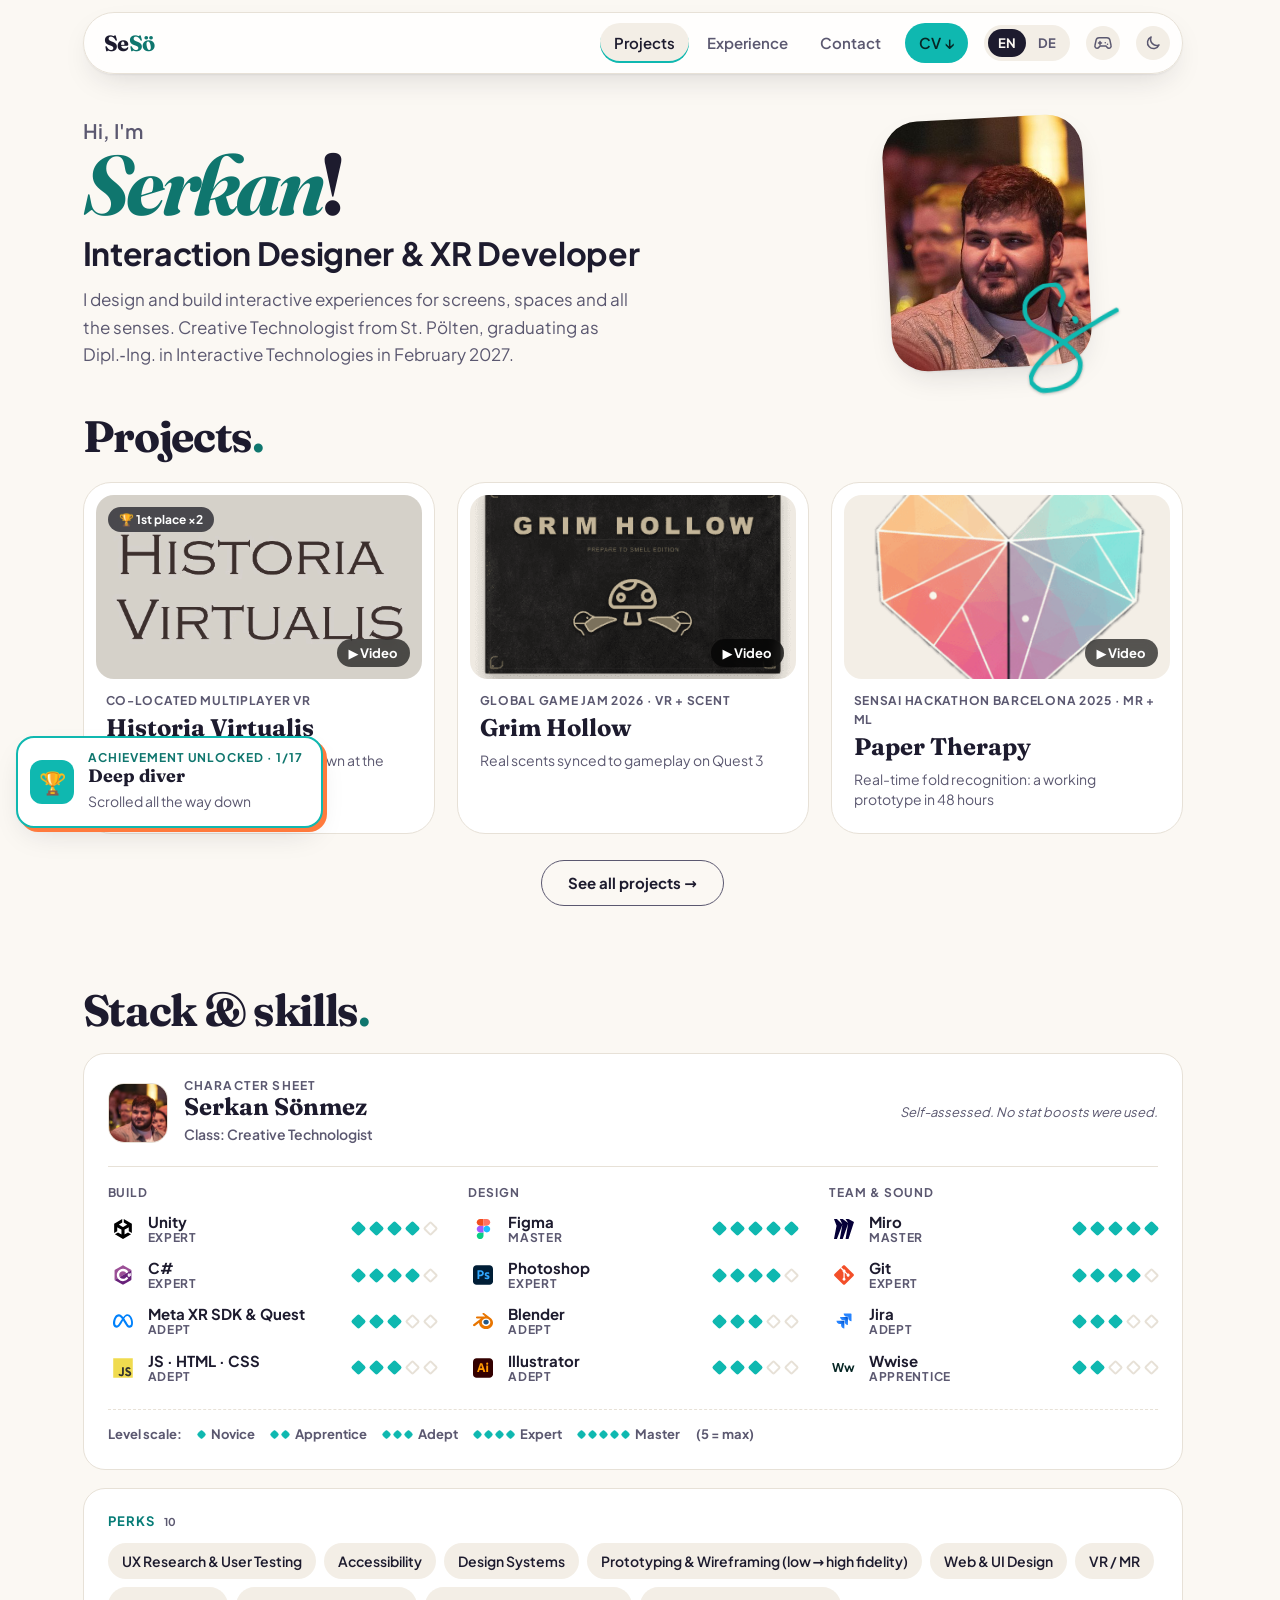
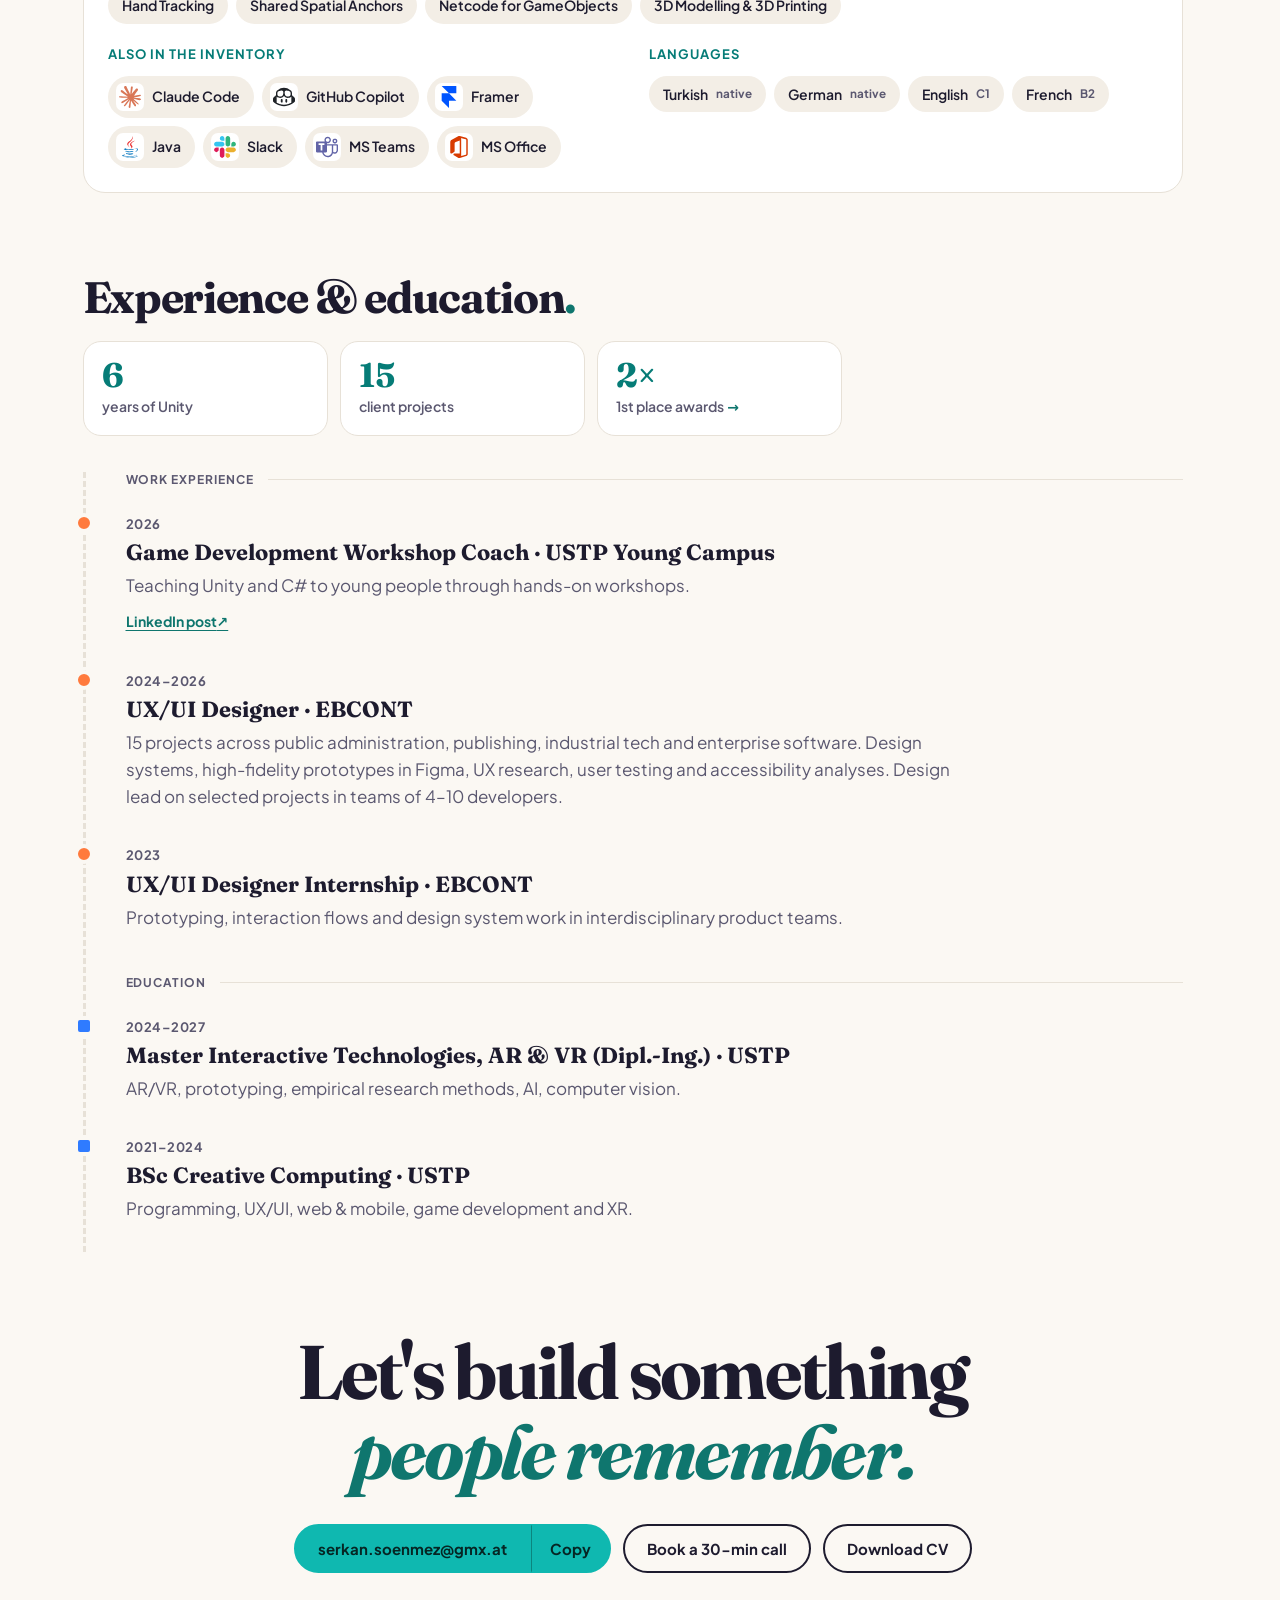
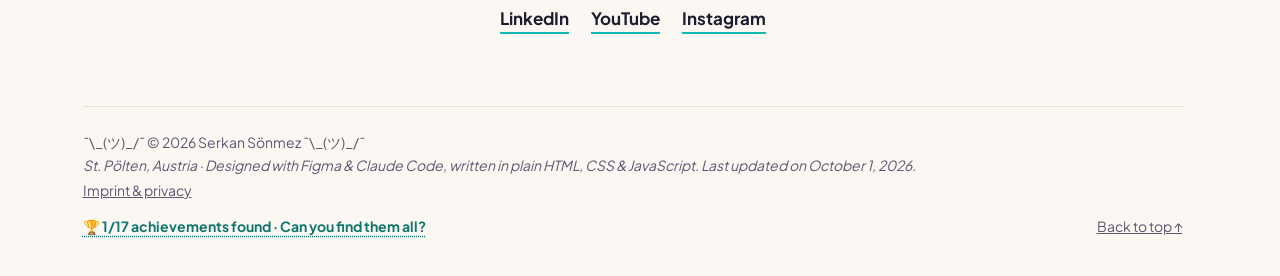
==== commit afc8278f: "Signature in bright turquoise in both modes (the dark text teal looked muddy on the photo in light m" ====
--- a/index.html
+++ b/index.html
@@ -29,7 +29,7 @@
   <link rel="icon" type="image/svg+xml" href="assets/favicon.svg?v=2">
   <link rel="stylesheet" href="assets/fonts/fonts.css?v=1">
   <script>try { var th = localStorage.getItem("theme"); if (th === "light" || th === "dark") document.documentElement.dataset.theme = th; } catch (e) {}</script>
-  <link rel="stylesheet" href="styles.css?v=183">
+  <link rel="stylesheet" href="styles.css?v=185">
 </head>
 <body>
   <a class="skip" href="#main" data-i18n="skip">Skip to content</a>
--- a/styles.css
+++ b/styles.css
@@ -192,7 +192,8 @@
 /* the signature sits on the corner of the photo and writes itself when you hover or tap the photo */
 .hero__sig {
   position: absolute; right: -34px; bottom: -22px; z-index: 2; width: 96px; height: 109px;
-  color: var(--turq-text); rotate: -6deg; pointer-events: none;
+  color: var(--turq); rotate: -6deg; pointer-events: none; /* decoration, so the bright turquoise in both modes (the dark text teal looked muddy on the photo) */
+  filter: drop-shadow(0 1px 1.5px rgba(0, 0, 0, .25));
 }
 .hero__sig path {
   stroke: currentColor; stroke-width: 3.2; stroke-linecap: round; stroke-linejoin: round;
@@ -1689,19 +1690,23 @@
 .socials a, .timeline__link, .footer a, .footer__trophies { display: inline-flex; align-items: center; min-height: 28px; }
 
 /* ============ Print / Save as PDF ============
-   Light colours (dark pages waste ink and print streaky), no menu or buttons, every project in a compact list
+   Same colours as on screen (light unless dark mode is on), no menu or buttons, every project in a compact list
    with a QR code to its page, and a QR code to the site at the top. */
 .print-head, .print-projects { display: none; }
 @media print {
-  @page { size: A4; margin: 14mm 14mm 16mm; }
-  :root:root:root {
+  /* the page has no printer margin; body padding repeats on every page instead, so a dark page is dark up to the edge */
+  @page { size: A4; margin: 0; }
+  :root:root:root:not([data-mode="dark"]) {
     --bg: #fff; --surface: #fff; --surface-2: #f3eee6; --ink: #1d1b2e; --ink-soft: #4a4760; --line: #ddd6ca;
     --turq: #0fb8b0; --turq-ink: #067c77; --turq-soft: #d6f6f3; --orange-text: #c2410c; --turq-text: #0f766e;
     --shadow: none; color-scheme: light;
   }
   * { -webkit-print-color-adjust: exact; print-color-adjust: exact; animation: none !important; transition: none !important; }
   html { scroll-padding-top: 0; }
-  body { background: #fff; color: var(--ink); font-size: 11pt; line-height: 1.5; }
+  /* prints in the mode that is on screen: light by default, dark if the visitor switched to it */
+  body { background: var(--bg); color: var(--ink); font-size: 11pt; line-height: 1.5; padding: 14mm 14mm 16mm; -webkit-box-decoration-break: clone; box-decoration-break: clone; }
+  html { background: var(--bg); }
+  .email .btn--primary { border-radius: 999px; }
 
   /* what only makes sense on a screen */
   .nav, .skip, .to-top, .toast, dialog, .crumbs, .themes, .themes__desc, .section__intro, .more-projects, #projectGrid,
